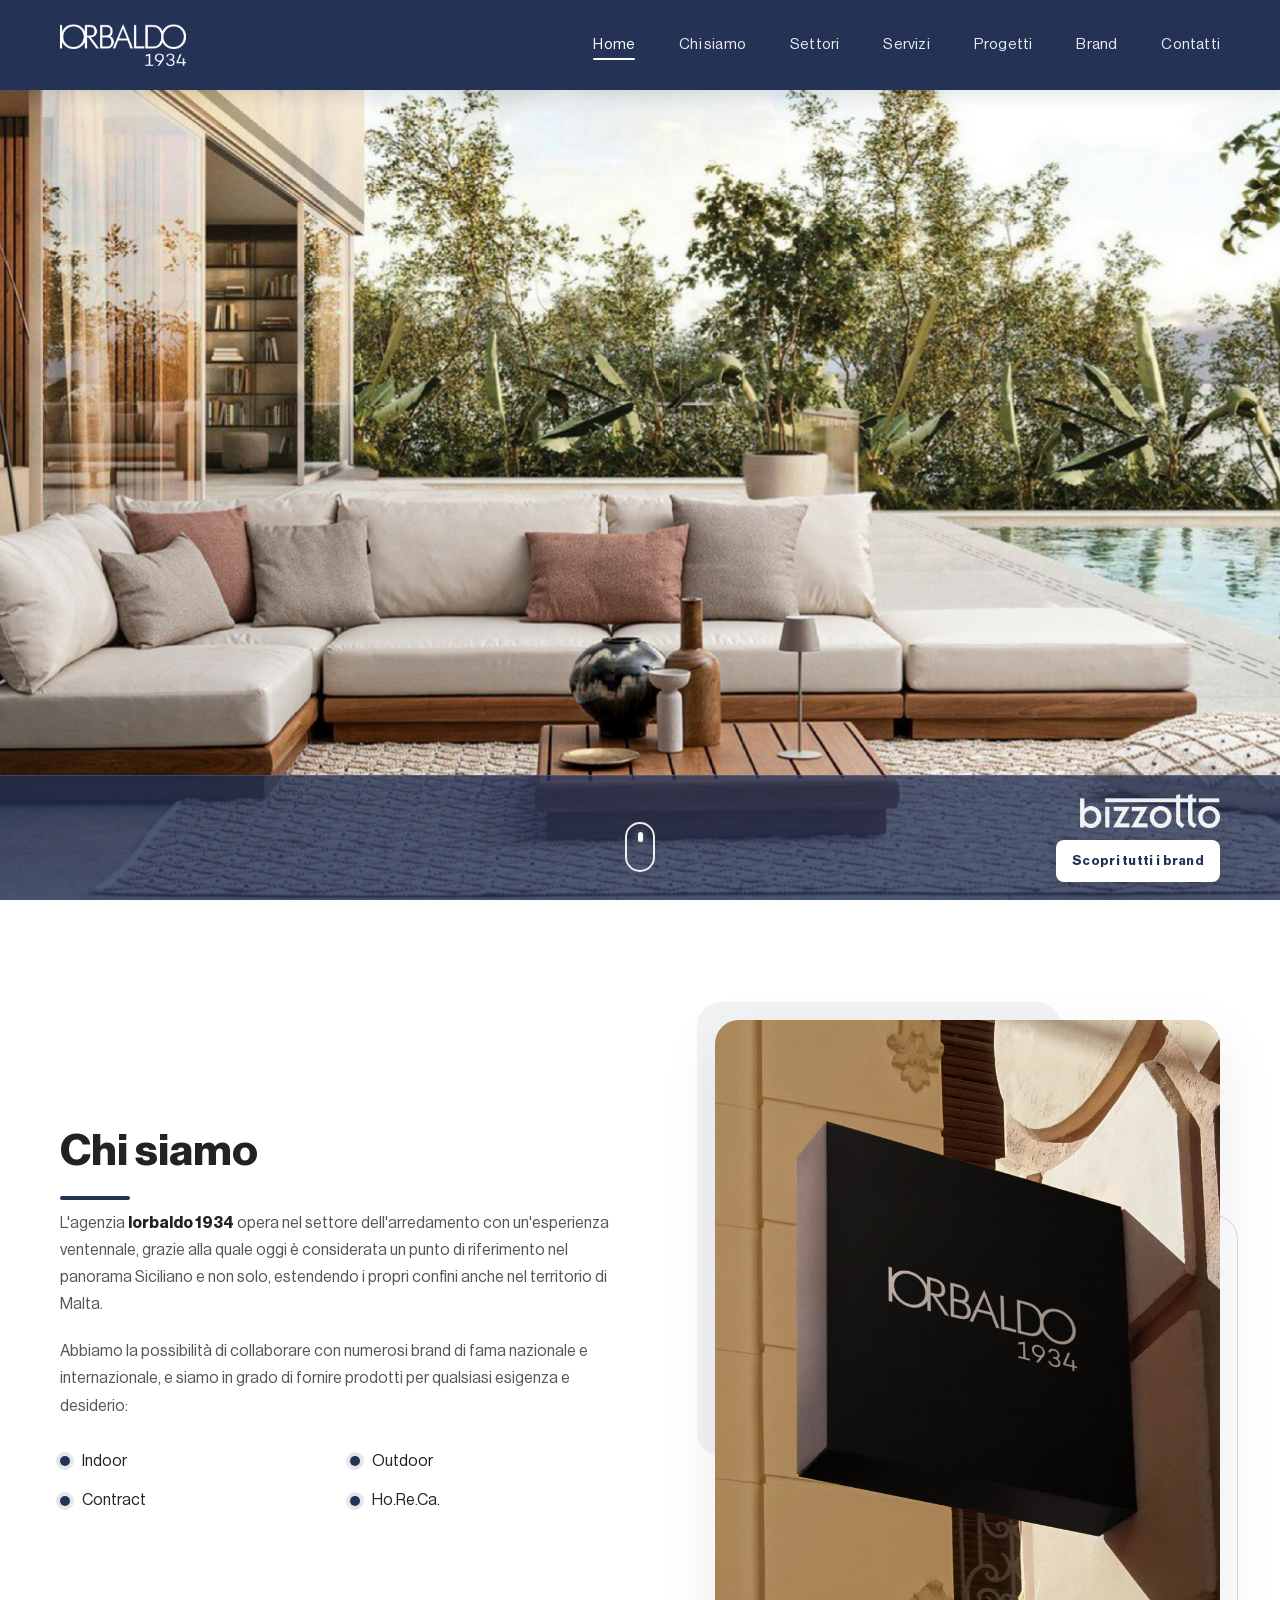
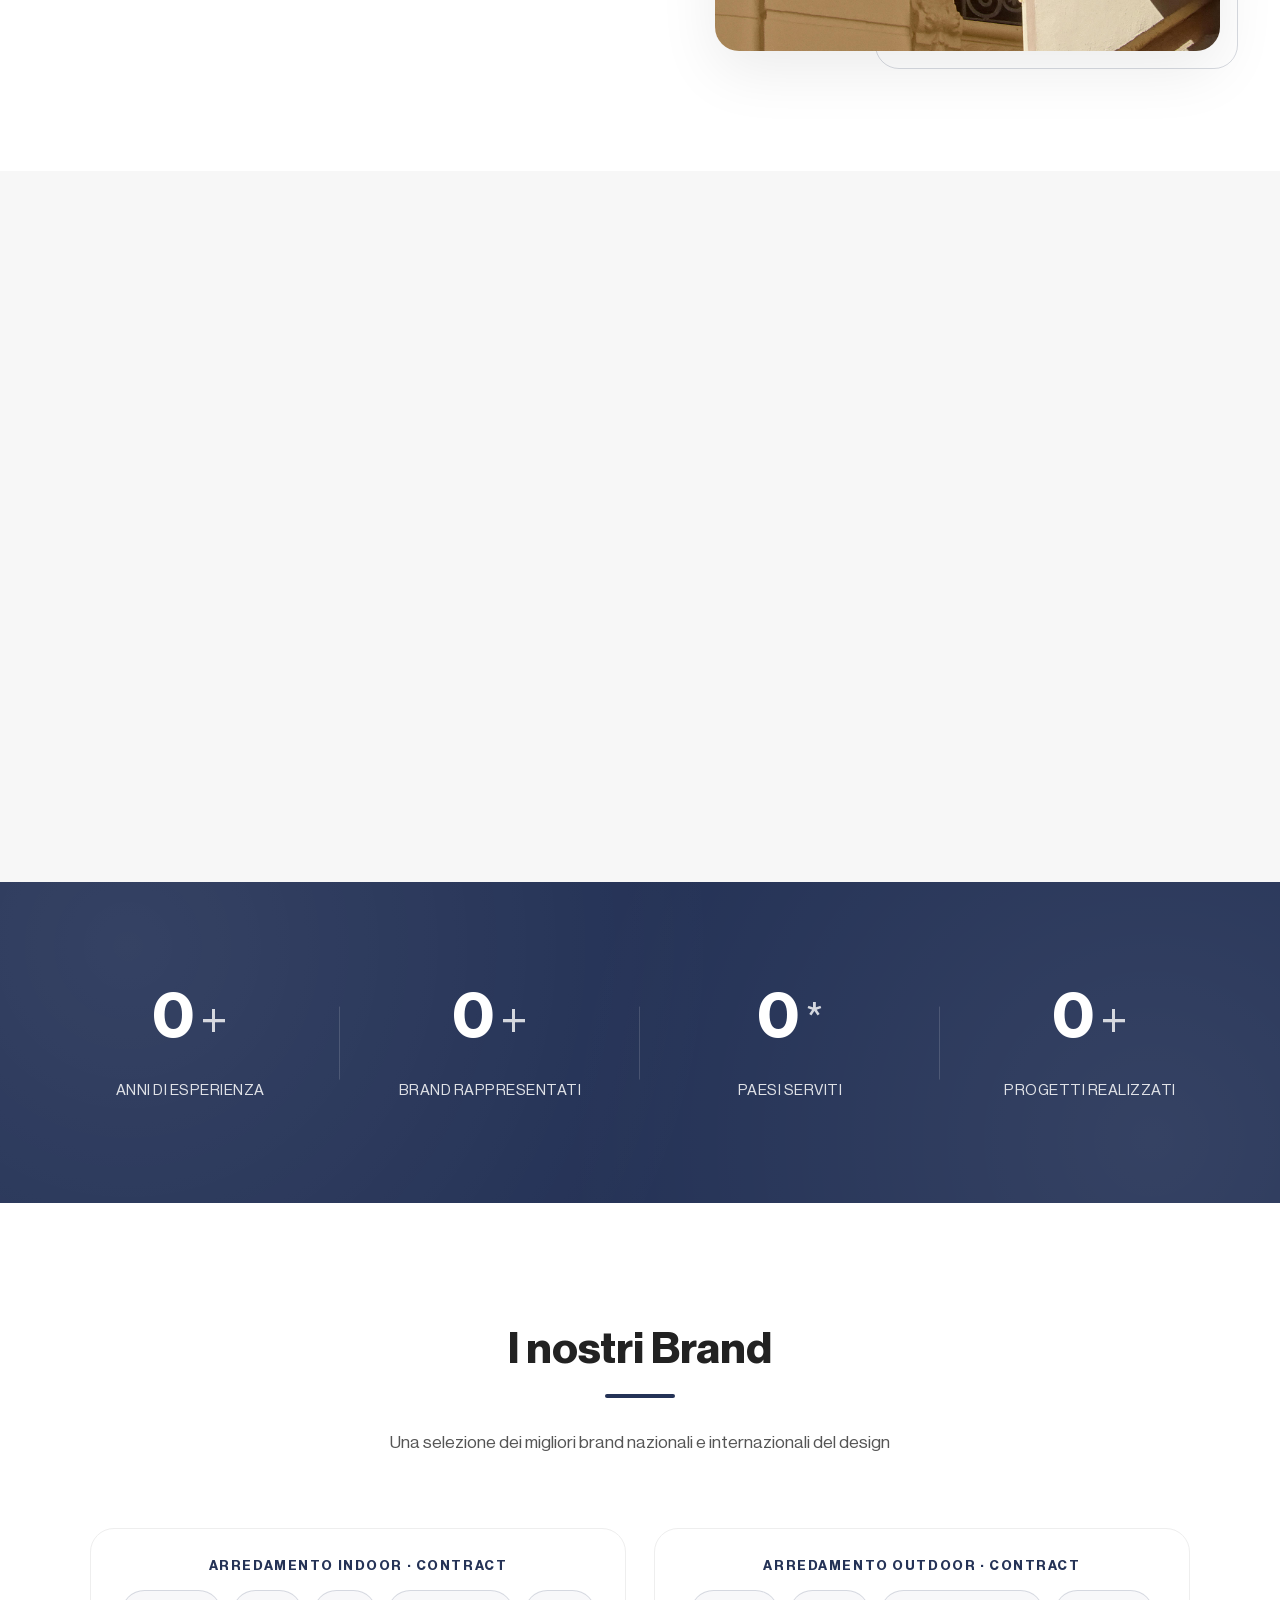
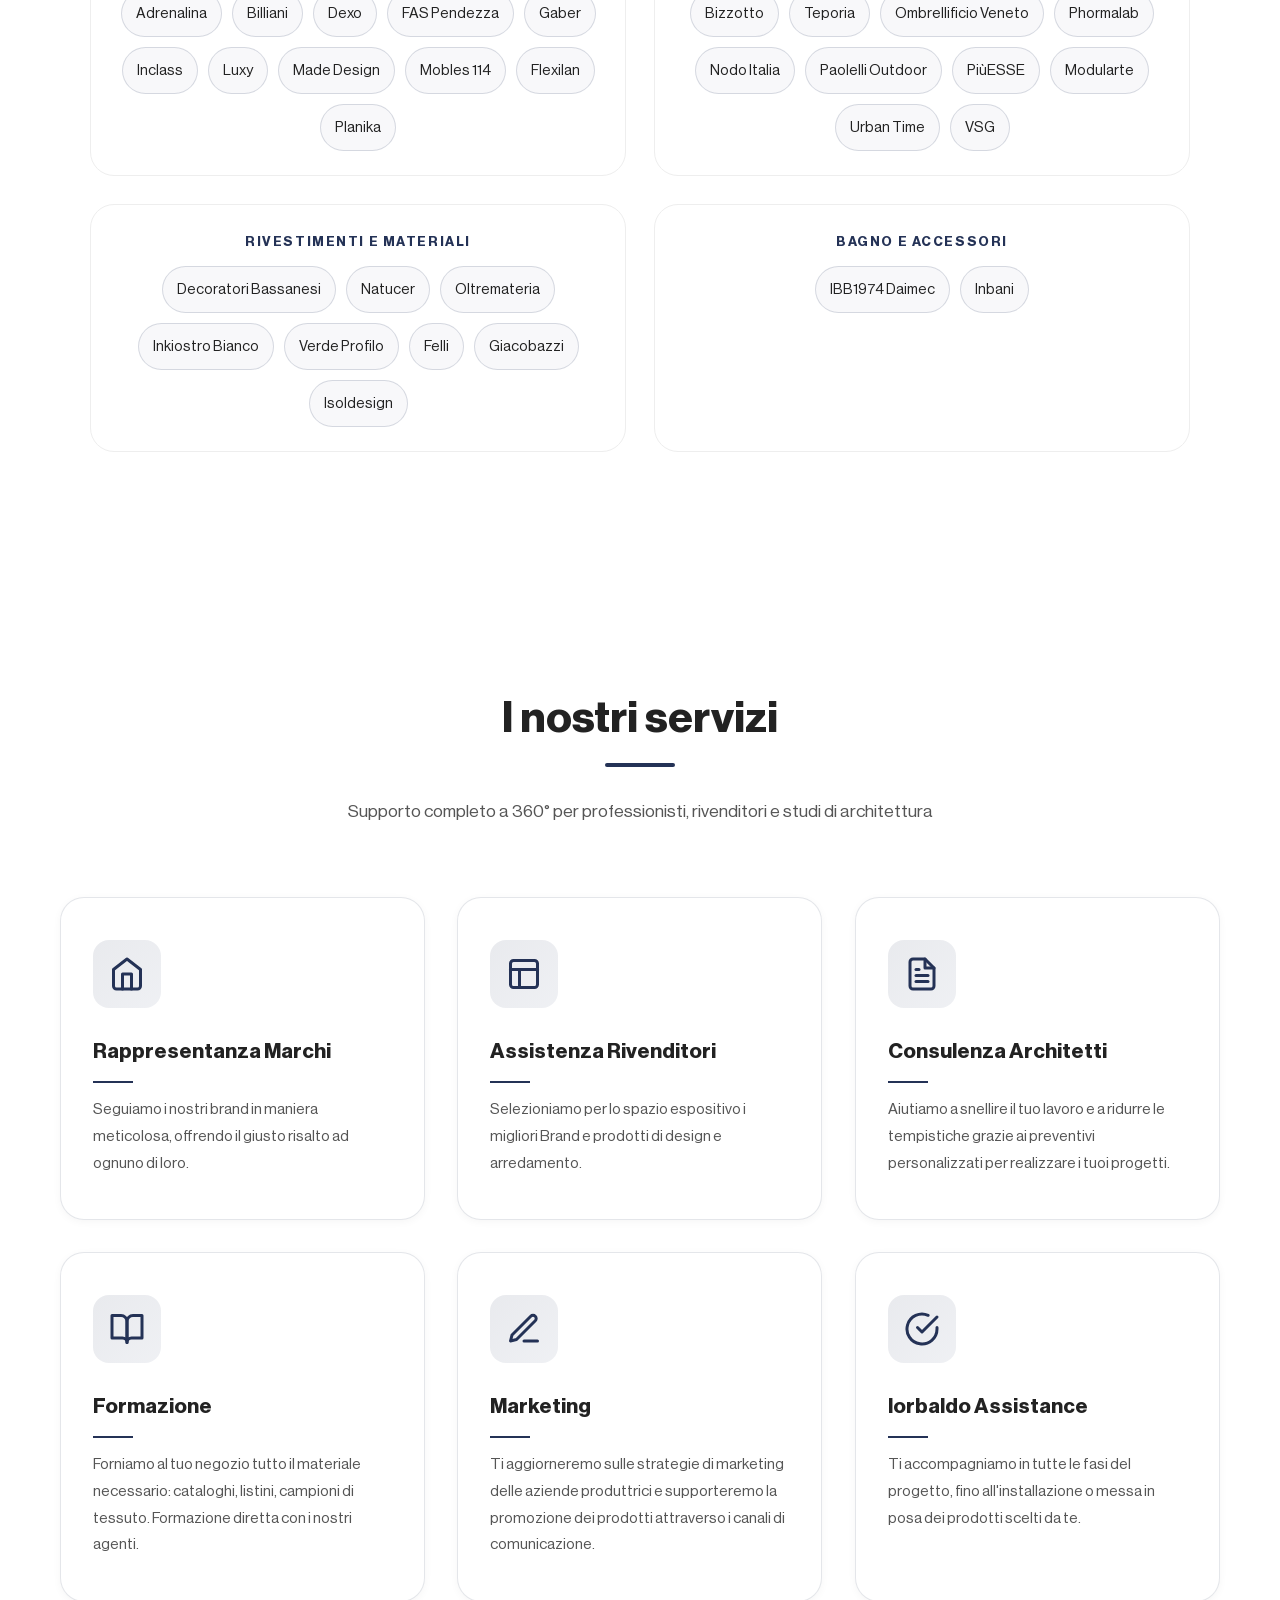
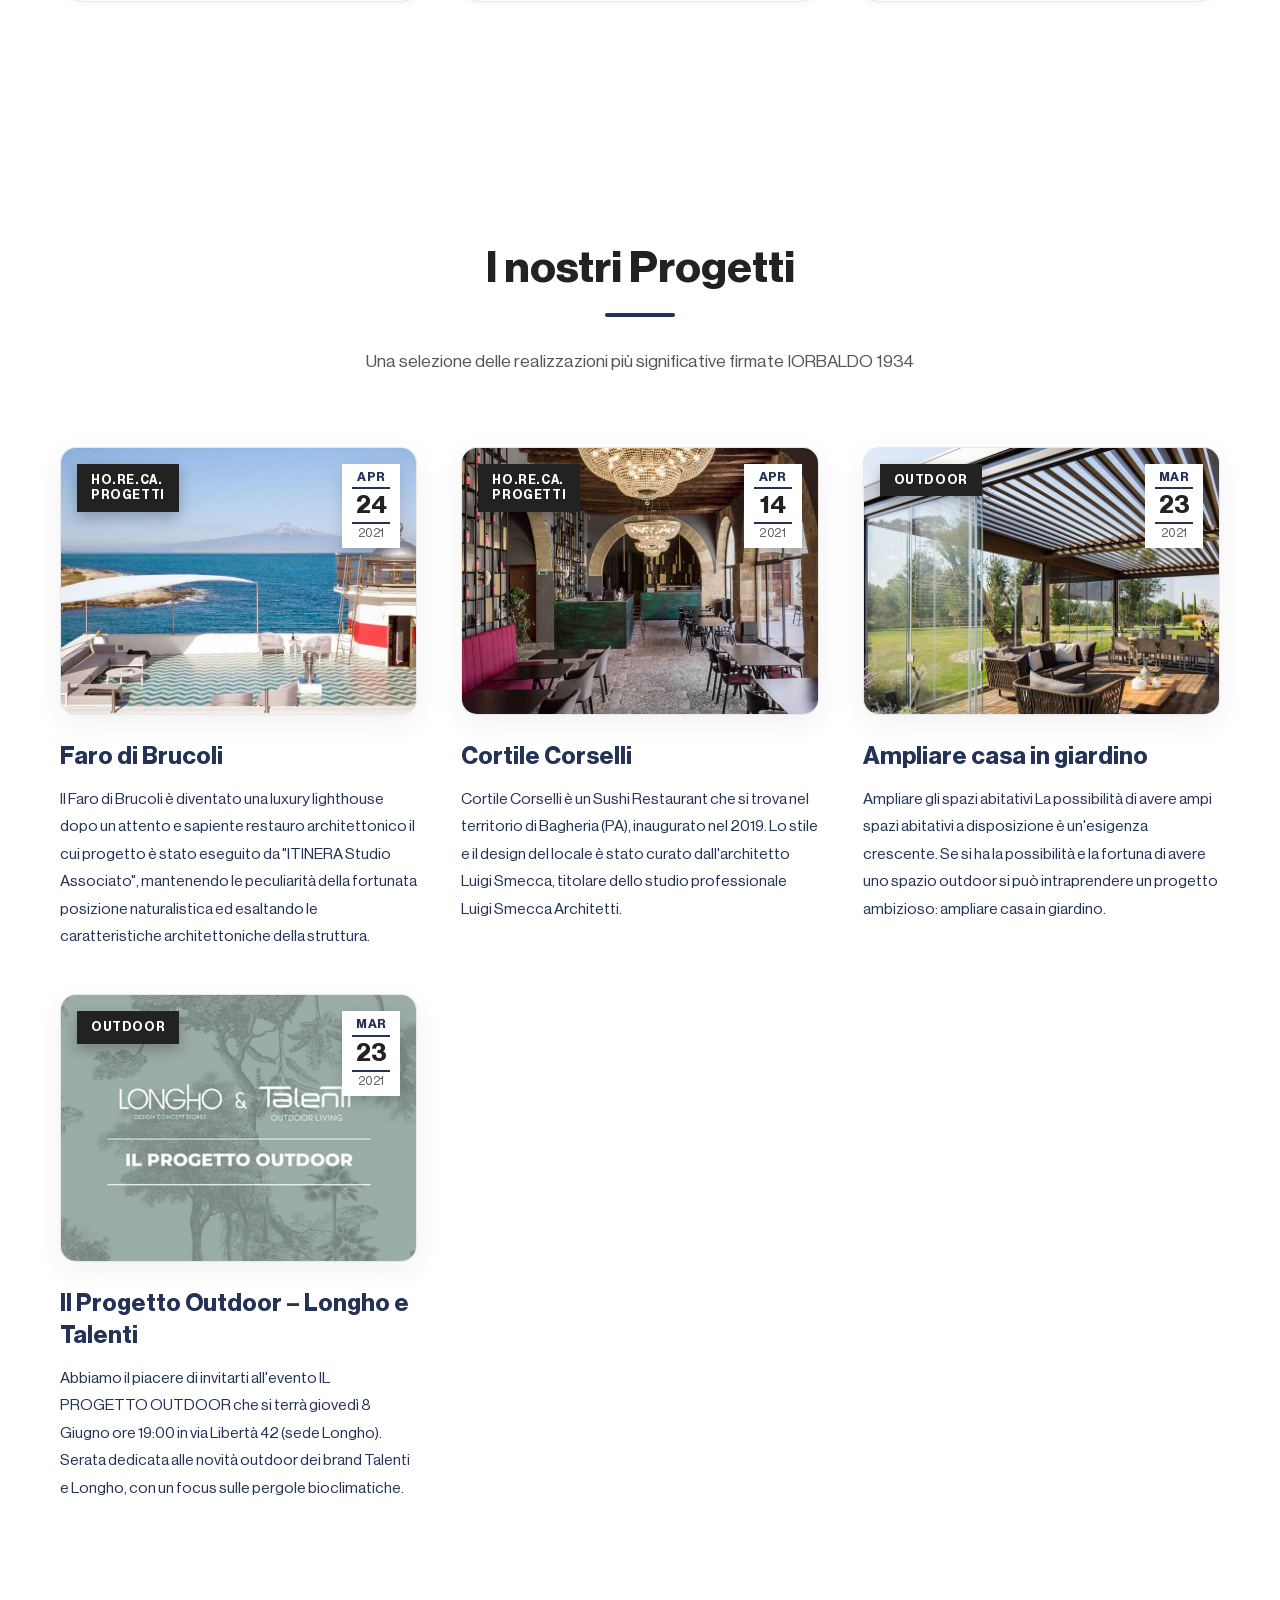
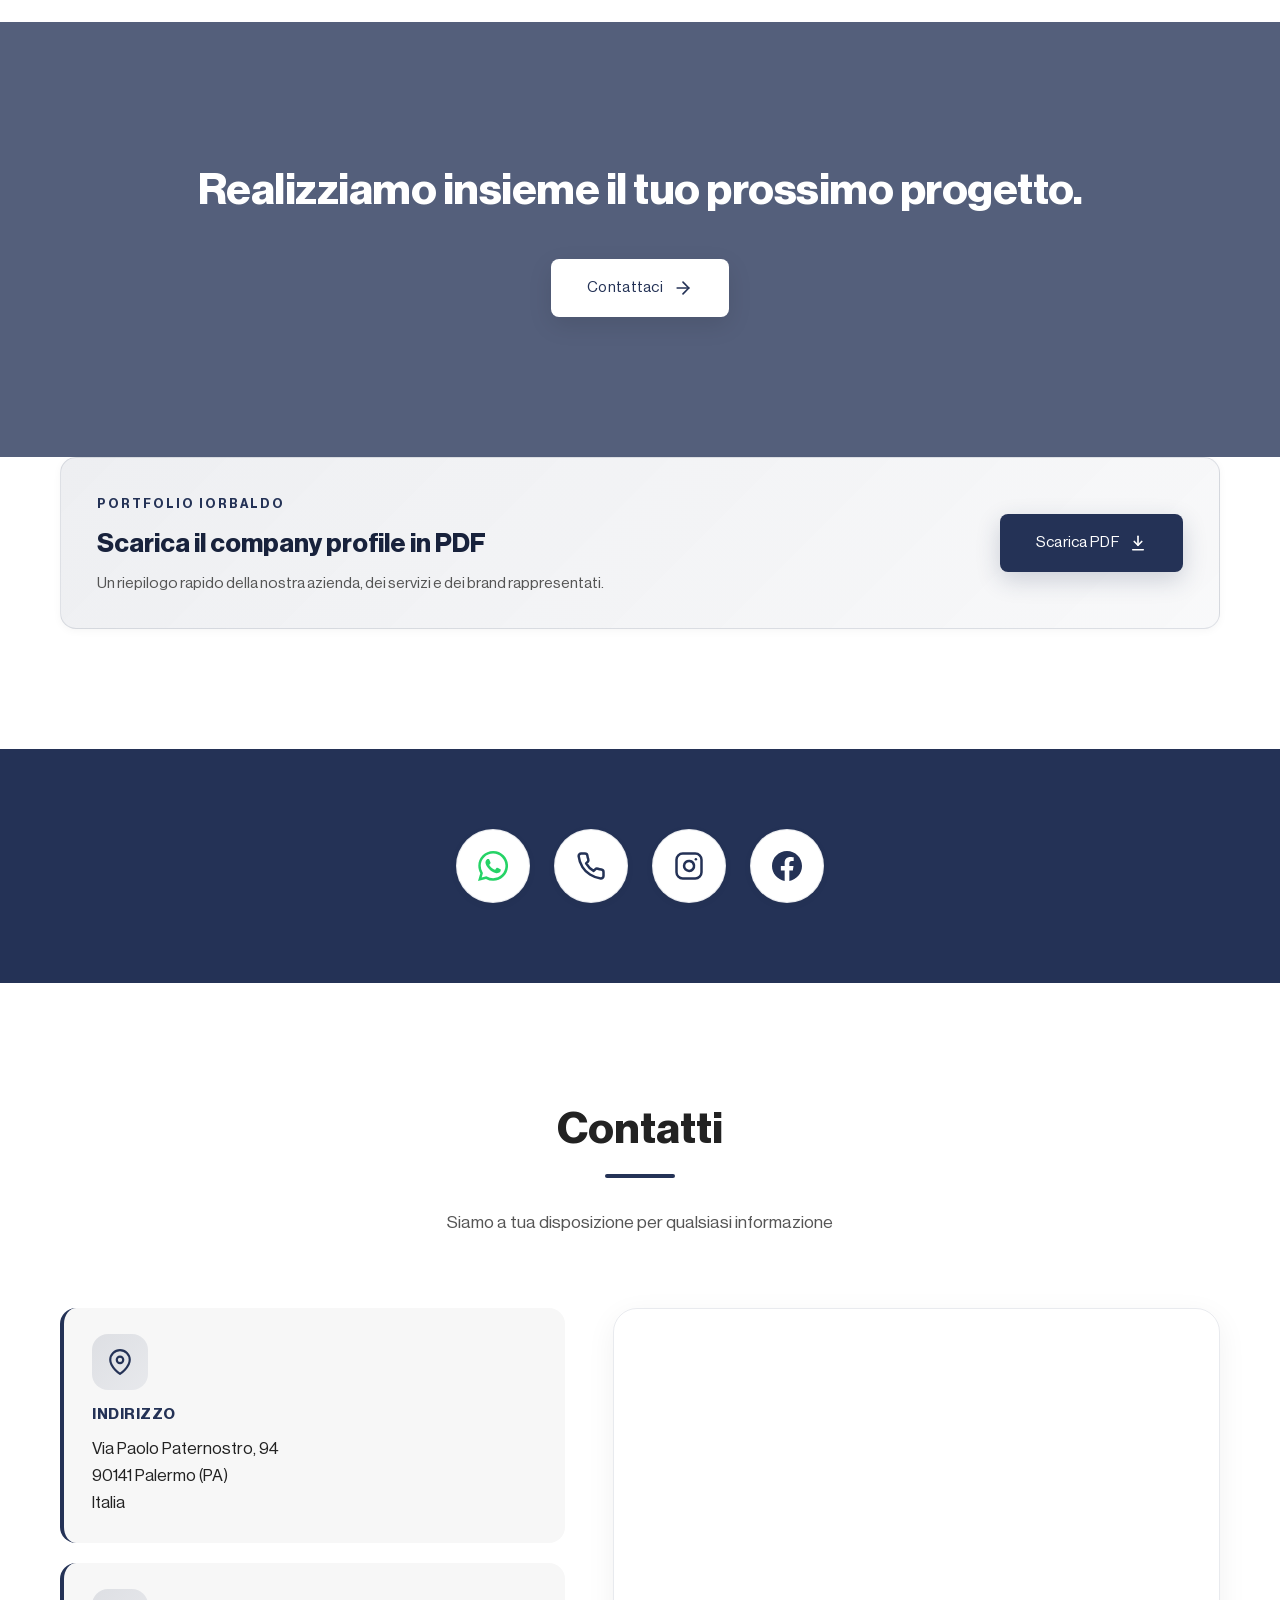
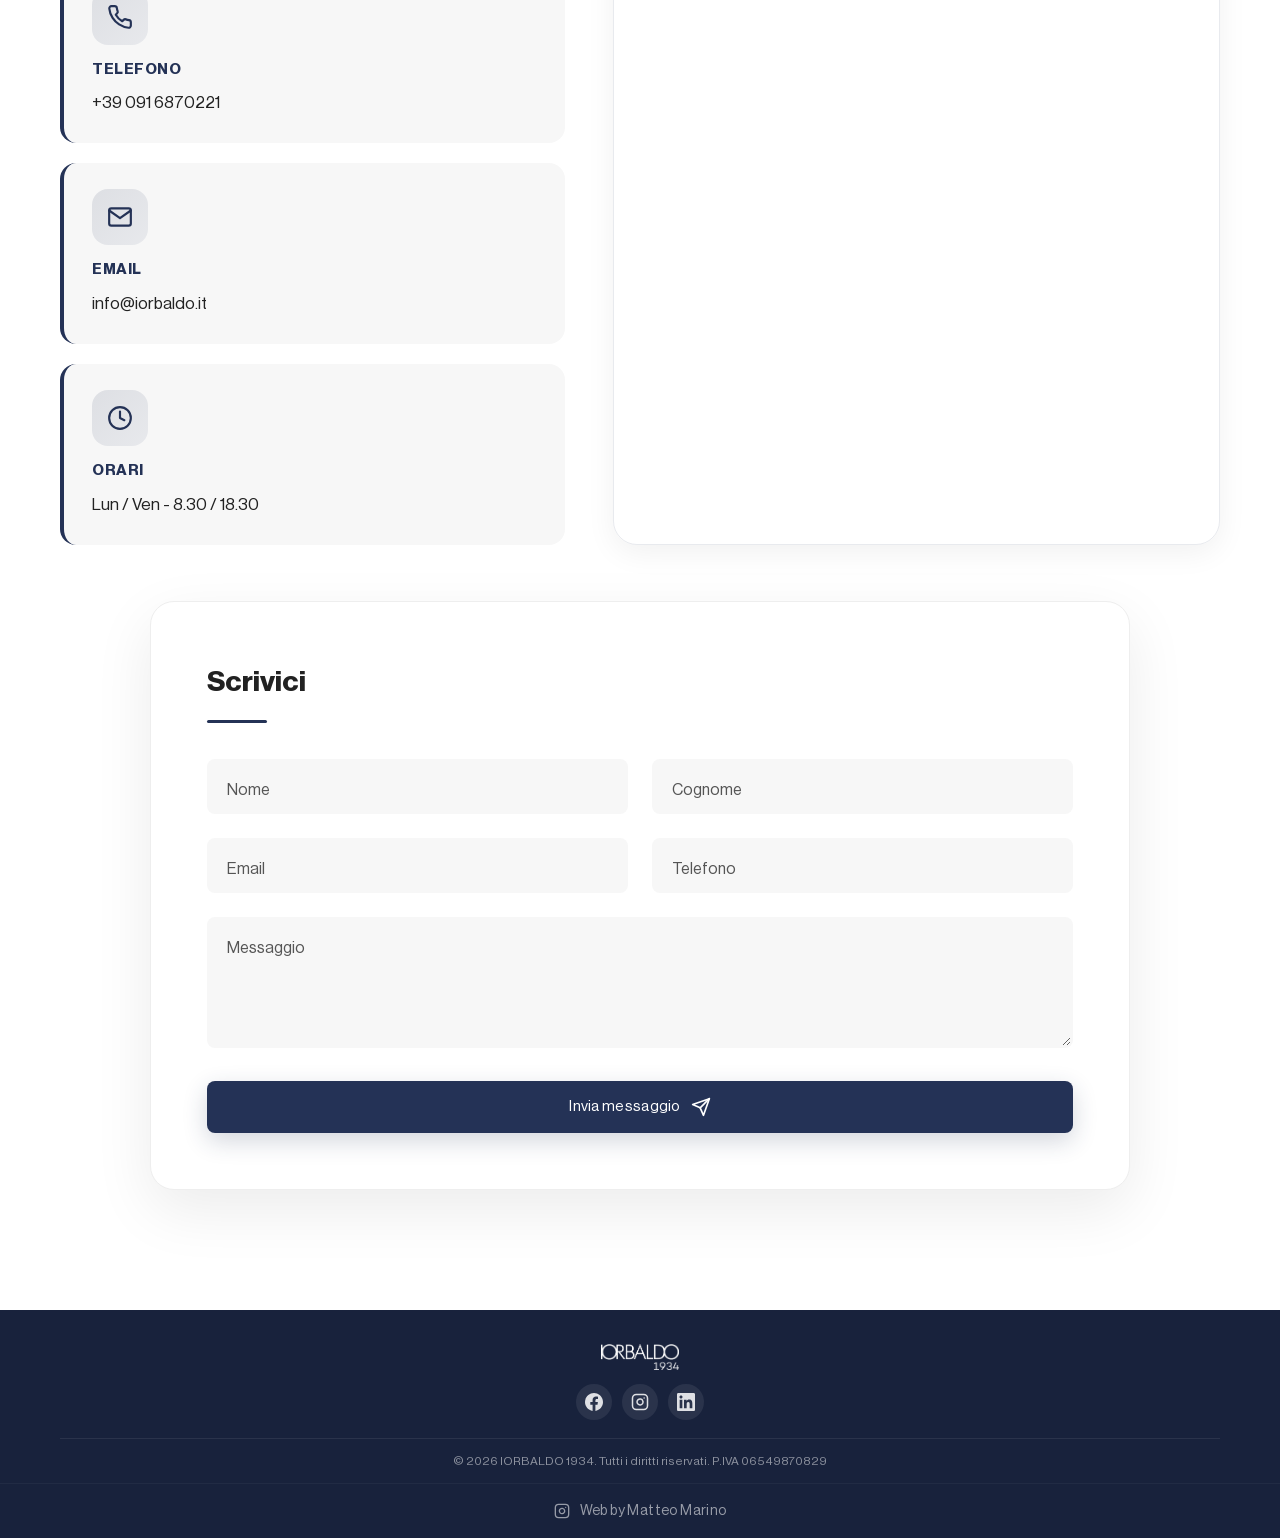
==== index.html @ 32dfa5d0 "1.1.4" ====
<!DOCTYPE html>
<html lang="it">
<head>
    <!-- SEO Meta Tags -->
    <meta charset="UTF-8">
    <meta name="viewport" content="width=device-width, initial-scale=1.0">
    <title>IORBALDO 1934 | Agenzia di Rappresentanza Arredamento - Sicilia e Malta</title>
    <meta name="description" content="IORBALDO 1934: Agenzia di rappresentanza nel settore dell'arredamento. Soluzioni Indoor, Outdoor, Contract e Ho.Re.Ca. Operiamo in Sicilia e Malta con oltre 100 brand premium.">
    <meta name="keywords" content="arredamento Sicilia, rappresentanza arredamento, indoor furniture, outdoor furniture, contract furniture, horeca furniture, Malta arredamento, Iorbaldo 1934, design italiano, arredamento premium">
    <meta name="author" content="IORBALDO 1934">
    <meta name="robots" content="index, follow">
    
    <!-- Open Graph -->
    <meta property="og:title" content="IORBALDO 1934 | Agenzia di Rappresentanza Arredamento">
    <meta property="og:description" content="Da oltre vent'anni affianchiamo aziende e professionisti offrendo soluzioni d'arredo Indoor, Outdoor, Contract e Ho.Re.Ca.">
    <meta property="og:type" content="website">
    <meta property="og:url" content="https://www.iorbaldo.it">
    <meta property="og:image" content="https://images.unsplash.com/photo-1618221195710-dd6b41faaea6?w=1200&h=630&fit=crop">
    
    <!-- Favicon -->
    <link rel="icon" type="image/png" href="favicon.png">
    <link rel="shortcut icon" href="favicon.ico">
    <link rel="apple-touch-icon" href="favicon.png">
    <meta name="theme-color" content="#243256">
    
    <!-- CSS -->
    <link rel="stylesheet" href="style.css">
</head>
<body>

    <!-- ========== HEADER / NAVBAR ========== -->
    <header id="header" class="header">
        <div class="container">
            <nav class="navbar">
                <!-- Logo -->
                <a href="#home" class="logo" aria-label="Iorbaldo home">
                    <img src="Logo IORBALDO Bianco.png" alt="IORBALDO" class="logo-image">
                </a>
                
                <!-- Desktop Menu -->
                <ul class="nav-menu" id="navMenu">
                    <li><a href="#home" class="nav-link">Home</a></li>
                    <li><a href="#about" class="nav-link">Chi siamo</a></li>
                    <li><a href="#sectors" class="nav-link">Settori</a></li>
                    <li><a href="#services" class="nav-link">Servizi</a></li>
                    <li><a href="#projects" class="nav-link">Progetti</a></li>
                    <li><a href="#brands" class="nav-link">Brand</a></li>
                    <li><a href="#contact" class="nav-link">Contatti</a></li>
                </ul>
                
                <!-- Hamburger Button -->
                <button class="hamburger" id="hamburger" aria-label="Menu" aria-expanded="false" aria-controls="navMenu">
                    <span></span>
                    <span></span>
                    <span></span>
                </button>
            </nav>
        </div>
    </header>
    <div class="mobile-menu-backdrop" id="mobileMenuBackdrop" aria-hidden="true"></div>

    <!-- ========== HERO SECTION ========== -->
    <section id="home" class="hero">
        <div class="hero-slider" aria-hidden="true">
            <div class="hero-slide active" data-desktop="fotohero/BIZZOTTO.png" data-mobile="fotohero/BIZZOTTO%20mobile.png"></div>
            <div class="hero-slide" data-desktop="fotohero/BILLIANI.png" data-mobile="fotohero/BILLIANI%20mobile.png"></div>
            <div class="hero-slide" data-desktop="fotohero/%20NODO%20ITALIA.png" data-mobile="fotohero/NODO%20ITALIA-mobile.png"></div>
            <div class="hero-slide" data-desktop="fotohero/INKIOSTRO%20BIANCO.png" data-mobile="fotohero/INKIOSTRO%20mobile.png"></div>
        </div>
        <div class="hero-overlay"></div>
        <div class="hero-brand-wrap" aria-label="Brand correlato">
            <div class="container">
                <div class="hero-brand-inner">
                    <div class="hero-brand active">
                        <img src="fotohero/bizzottologo.png" alt="Bizzotto" loading="eager">
                        <a href="#brands" class="btn btn-light hero-brand-btn">Scopri tutti i brand</a>
                    </div>
                    <div class="hero-brand">
                        <img src="fotohero/billianilogo.png" alt="Billiani" loading="eager">
                        <a href="#brands" class="btn btn-light hero-brand-btn">Scopri tutti i brand</a>
                    </div>
                    <div class="hero-brand">
                        <img src="fotohero/nodoitalialogo.png" alt="Nodo Italia" loading="eager">
                        <a href="#brands" class="btn btn-light hero-brand-btn">Scopri tutti i brand</a>
                    </div>
                    <div class="hero-brand">
                        <img src="fotohero/inchiostro.png" alt="Inkiostro Bianco" loading="eager">
                        <a href="#brands" class="btn btn-light hero-brand-btn">Scopri tutti i brand</a>
                    </div>
                </div>
            </div>
        </div>
        <!-- Scroll Indicator -->
        <a href="#about" class="scroll-down" aria-label="Scorri verso il basso">
            <span></span>
        </a>
    </section>

    <!-- ========== CHI SIAMO SECTION ========== -->
    <section id="about" class="about">
        <div class="container">
            <div class="about-grid">
                <div class="about-text reveal">
                    <h2 class="section-title">
                        Chi siamo
                        <span class="title-underline"></span>
                    </h2>
                    <p>
                        L'agenzia <strong>Iorbaldo 1934</strong> opera nel settore dell'arredamento con un'esperienza ventennale, grazie alla quale oggi è considerata un punto di riferimento nel panorama Siciliano e non solo, estendendo i propri confini anche nel territorio di Malta.
                    </p>
                    <p>
                        Abbiamo la possibilità di collaborare con numerosi brand di fama nazionale e internazionale, e siamo in grado di fornire prodotti per qualsiasi esigenza e desiderio:
                    </p>
                    <ul class="about-list">
                        <li><span class="list-dot"></span> Indoor</li>
                        <li><span class="list-dot"></span> Outdoor</li>
                        <li><span class="list-dot"></span> Contract</li>
                        <li><span class="list-dot"></span> Ho.Re.Ca.</li>
                    </ul>
                </div>
                <div class="about-image reveal">
                    <img src="chisiamo.png" alt="IORBALDO 1934">
                </div>
            </div>
        </div>
    </section>

    <!-- ========== SETTORI SECTION ========== -->
    <section id="sectors" class="sectors">
        <div class="container">
            <div class="section-header reveal">
                <h2 class="section-title">
                    I nostri settori
                    <span class="title-underline center"></span>
                </h2>
            </div>
            <div class="sectors-grid">
                <!-- Indoor -->
                <div class="sector-card reveal">
                    <div class="sector-icon" aria-hidden="true">
                        <svg viewBox="0 0 24 24" fill="none" stroke="currentColor" stroke-width="2" stroke-linecap="round" stroke-linejoin="round" aria-hidden="true">
                            <path d="M3 10.5L12 3l9 7.5"></path>
                            <path d="M5 9.5V21h14V9.5"></path>
                            <path d="M10 21v-6h4v6"></path>
                        </svg>
                    </div>
                    <h3 class="sector-title">Indoor</h3>
                    <p class="sector-desc">
                        Arredi per abitazioni, showroom e ambienti residenziali di alta gamma.
                    </p>
                </div>
                <!-- Outdoor -->
                <div class="sector-card reveal">
                    <div class="sector-icon" aria-hidden="true">
                        <svg viewBox="0 0 24 24" fill="none" stroke="currentColor" stroke-width="2" stroke-linecap="round" stroke-linejoin="round" aria-hidden="true">
                            <path d="M12 22c4.2 0 7.8-2.6 9-6.4"></path>
                            <path d="M12 22c-4.2 0-7.8-2.6-9-6.4"></path>
                            <path d="M12 22V9"></path>
                            <path d="M20 7c-4.2 0-7.5 2.2-8 6"></path>
                            <path d="M4 7c4.2 0 7.5 2.2 8 6"></path>
                            <path d="M12 9c0-4.2 3-7 8-7"></path>
                            <path d="M12 9c0-4.2-3-7-8-7"></path>
                        </svg>
                    </div>
                    <h3 class="sector-title">Outdoor</h3>
                    <p class="sector-desc">
                        Soluzioni per esterni resistenti, eleganti e adatte a spazi open air.
                    </p>
                </div>
                <!-- Contract -->
                <div class="sector-card reveal">
                    <div class="sector-icon" aria-hidden="true">
                        <svg viewBox="0 0 24 24" fill="none" stroke="currentColor" stroke-width="2" stroke-linecap="round" stroke-linejoin="round" aria-hidden="true">
                            <path d="M8 7V6a2 2 0 0 1 2-2h4a2 2 0 0 1 2 2v1"></path>
                            <path d="M3 7h18v12a2 2 0 0 1-2 2H5a2 2 0 0 1-2-2V7z"></path>
                            <path d="M12 12v2"></path>
                            <path d="M10 13h4"></path>
                        </svg>
                    </div>
                    <h3 class="sector-title">Contract</h3>
                    <p class="sector-desc">
                        Progetti dedicati ad aziende e grandi forniture personalizzate.
                    </p>
                </div>
                <!-- Ho.Re.Ca -->
                <div class="sector-card reveal">
                    <div class="sector-icon" aria-hidden="true">
                        <svg viewBox="0 0 24 24" fill="none" stroke="currentColor" stroke-width="2" stroke-linecap="round" stroke-linejoin="round" aria-hidden="true">
                            <path d="M4 3v7a3 3 0 0 0 3 3h0v8"></path>
                            <path d="M7 3v7"></path>
                            <path d="M10 3v7"></path>
                            <path d="M14 3v8a3 3 0 0 0 3 3h0v7"></path>
                            <path d="M20 3v8"></path>
                        </svg>
                    </div>
                    <h3 class="sector-title">Ho.Re.Ca.</h3>
                    <p class="sector-desc">
                        Arredamenti per hotel, ristoranti, bar e strutture ricettive.
                    </p>
                </div>
            </div>
        </div>
    </section>

    <!-- ========== NUMERI SECTION ========== -->
    <section class="numbers">
        <div class="container">
            <div class="numbers-grid">
                <div class="number-item reveal">
                    <div class="number-counter" data-target="20">0</div>
                    <span class="number-plus">+</span>
                    <p class="number-label">Anni di esperienza</p>
                </div>
                <div class="number-item reveal">
                    <div class="number-counter" data-target="100">0</div>
                    <span class="number-plus">+</span>
                    <p class="number-label">Brand rappresentati</p>
                </div>
                <div class="number-item reveal">
                    <div class="number-counter" data-target="2">0</div>
                    <span class="number-plus">*</span>
                    <p class="number-label">Paesi serviti</p>
                </div>
                <div class="number-item reveal">
                    <div class="number-counter" data-target="1000">0</div>
                    <span class="number-plus">+</span>
                    <p class="number-label">Progetti realizzati</p>
                </div>
            </div>
        </div>
    </section>

    <!-- ========== BRAND SECTION ========== -->
    <section id="brands" class="brands">
        <div class="container">
            <div class="section-header reveal">
                <h2 class="section-title">
                    I nostri Brand
                    <span class="title-underline center"></span>
                </h2>
                <p class="section-subtitle">
                    Una selezione dei migliori brand nazionali e internazionali del design
                </p>
            </div>
            <div class="brands-groups">
                <div class="brands-group reveal">
                    <h3 class="brands-group-title">Arredamento Indoor · Contract</h3>
                    <div class="brands-chips">
                        <span class="brand-chip">Adrenalina</span>
                        <span class="brand-chip">Billiani</span>
                        <span class="brand-chip">Dexo</span>
                        <span class="brand-chip">FAS Pendezza</span>
                        <span class="brand-chip">Gaber</span>
                        <span class="brand-chip">Inclass</span>
                        <span class="brand-chip">Luxy</span>
                        <span class="brand-chip">Made Design</span>
                        <span class="brand-chip">Mobles 114</span>
                        <span class="brand-chip">Flexilan</span>
                        <span class="brand-chip">Planika</span>
                    </div>
                </div>

                <div class="brands-group reveal">
                    <h3 class="brands-group-title">Arredamento Outdoor · Contract</h3>
                    <div class="brands-chips">
                        <span class="brand-chip">Bizzotto</span>
                        <span class="brand-chip">Teporia</span>
                        <span class="brand-chip">Ombrellificio Veneto</span>
                        <span class="brand-chip">Phormalab</span>
                        <span class="brand-chip">Nodo Italia</span>
                        <span class="brand-chip">Paolelli Outdoor</span>
                        <span class="brand-chip">PiùESSE</span>
                        <span class="brand-chip">Modularte</span>
                        <span class="brand-chip">Urban Time</span>
                        <span class="brand-chip">VSG</span>
                    </div>
                </div>

                <div class="brands-group reveal">
                    <h3 class="brands-group-title">Rivestimenti e Materiali</h3>
                    <div class="brands-chips">
                        <span class="brand-chip">Decoratori Bassanesi</span>
                        <span class="brand-chip">Natucer</span>
                        <span class="brand-chip">Oltremateria</span>
                        <span class="brand-chip">Inkiostro Bianco</span>
                        <span class="brand-chip">Verde Profilo</span>
                        <span class="brand-chip">Felli</span>
                        <span class="brand-chip">Giacobazzi</span>
                        <span class="brand-chip">Isoldesign</span>
                    </div>
                </div>

                <div class="brands-group reveal">
                    <h3 class="brands-group-title">Bagno e Accessori</h3>
                    <div class="brands-chips">
                        <span class="brand-chip">IBB1974 Daimec</span>
                        <span class="brand-chip">Inbani</span>
                    </div>
                </div>
            </div>
        </div>
    </section>

    <!-- ========== SERVIZI SECTION ========== -->
    <section id="services" class="services">
        <div class="container">
            <div class="section-header reveal">
                <h2 class="section-title">
                    I nostri servizi
                    <span class="title-underline center"></span>
                </h2>
                <p class="section-subtitle">
                    Supporto completo a 360° per professionisti, rivenditori e studi di architettura
                </p>
            </div>
            <div class="services-grid">
                <!-- Servizio 1 -->
                <div class="service-card reveal">
                    <div class="service-icon">
                        <svg width="36" height="36" viewBox="0 0 24 24" fill="none" stroke="currentColor" stroke-width="2" stroke-linecap="round" stroke-linejoin="round">
                            <path d="M3 9l9-7 9 7v11a2 2 0 0 1-2 2H5a2 2 0 0 1-2-2z"></path>
                            <polyline points="9 22 9 12 15 12 15 22"></polyline>
                        </svg>
                    </div>
                    <h3 class="service-title">Rappresentanza Marchi</h3>
                    <p class="service-desc">
                        Seguiamo i nostri brand in maniera meticolosa, offrendo il giusto risalto ad ognuno di loro.
                    </p>
                </div>
                <!-- Servizio 2 -->
                <div class="service-card reveal">
                    <div class="service-icon">
                        <svg width="36" height="36" viewBox="0 0 24 24" fill="none" stroke="currentColor" stroke-width="2" stroke-linecap="round" stroke-linejoin="round">
                            <rect x="3" y="3" width="18" height="18" rx="2" ry="2"></rect>
                            <line x1="3" y1="9" x2="21" y2="9"></line>
                            <line x1="9" y1="21" x2="9" y2="9"></line>
                        </svg>
                    </div>
                    <h3 class="service-title">Assistenza Rivenditori</h3>
                    <p class="service-desc">
                        Selezioniamo per lo spazio espositivo i migliori Brand e prodotti di design e arredamento.
                    </p>
                </div>
                <!-- Servizio 3 -->
                <div class="service-card reveal">
                    <div class="service-icon">
                        <svg width="36" height="36" viewBox="0 0 24 24" fill="none" stroke="currentColor" stroke-width="2" stroke-linecap="round" stroke-linejoin="round">
                            <path d="M14 2H6a2 2 0 0 0-2 2v16a2 2 0 0 0 2 2h12a2 2 0 0 0 2-2V8z"></path>
                            <polyline points="14 2 14 8 20 8"></polyline>
                            <line x1="16" y1="13" x2="8" y2="13"></line>
                            <line x1="16" y1="17" x2="8" y2="17"></line>
                            <polyline points="10 9 9 9 8 9"></polyline>
                        </svg>
                    </div>
                    <h3 class="service-title">Consulenza Architetti</h3>
                    <p class="service-desc">
                        Aiutiamo a snellire il tuo lavoro e a ridurre le tempistiche grazie ai preventivi personalizzati per realizzare i tuoi progetti.
                    </p>
                </div>
                <!-- Servizio 4 -->
                <div class="service-card reveal">
                    <div class="service-icon">
                        <svg width="36" height="36" viewBox="0 0 24 24" fill="none" stroke="currentColor" stroke-width="2" stroke-linecap="round" stroke-linejoin="round">
                            <path d="M2 3h6a4 4 0 0 1 4 4v14a3 3 0 0 0-3-3H2z"></path>
                            <path d="M22 3h-6a4 4 0 0 0-4 4v14a3 3 0 0 1 3-3h7z"></path>
                        </svg>
                    </div>
                    <h3 class="service-title">Formazione</h3>
                    <p class="service-desc">
                        Forniamo al tuo negozio tutto il materiale necessario: cataloghi, listini, campioni di tessuto. Formazione diretta con i nostri agenti.
                    </p>
                </div>
                <!-- Servizio 5 -->
                <div class="service-card reveal">
                    <div class="service-icon">
                        <svg width="36" height="36" viewBox="0 0 24 24" fill="none" stroke="currentColor" stroke-width="2" stroke-linecap="round" stroke-linejoin="round">
                            <path d="M12 20h9"></path>
                            <path d="M16.5 3.5a2.121 2.121 0 0 1 3 3L7 19l-4 1 1-4L16.5 3.5z"></path>
                        </svg>
                    </div>
                    <h3 class="service-title">Marketing</h3>
                    <p class="service-desc">
                        Ti aggiorneremo sulle strategie di marketing delle aziende produttrici e supporteremo la promozione dei prodotti attraverso i canali di comunicazione.
                    </p>
                </div>
                <!-- Servizio 6 -->
                <div class="service-card reveal">
                    <div class="service-icon">
                        <svg width="36" height="36" viewBox="0 0 24 24" fill="none" stroke="currentColor" stroke-width="2" stroke-linecap="round" stroke-linejoin="round">
                            <path d="M22 11.08V12a10 10 0 1 1-5.93-9.14"></path>
                            <polyline points="22 4 12 14.01 9 11.01"></polyline>
                        </svg>
                    </div>
                    <h3 class="service-title">Iorbaldo Assistance</h3>
                    <p class="service-desc">
                        Ti accompagniamo in tutte le fasi del progetto, fino all'installazione o messa in posa dei prodotti scelti da te.
                    </p>
                </div>
            </div>
        </div>
    </section>

    <!-- ========== PROGETTI SECTION ========== -->
    <section id="projects" class="projects">
        <div class="container">
            <div class="section-header reveal">
                <h2 class="section-title">
                    I nostri Progetti
                    <span class="title-underline center"></span>
                </h2>
                <p class="section-subtitle">
                    Una selezione delle realizzazioni più significative firmate IORBALDO 1934
                </p>
            </div>

            <div class="projects-grid">
                <!-- Progetto 1 -->
                <article class="project-card reveal">
                    <div class="project-image">
                        <img src="progetti/FaroDiBrucoli/FarodiBrucoli_3-1024x512.jpg" alt="Faro di Brucoli - Ho.Re.Ca. Progetti" loading="lazy">
                        <span class="project-cat">Ho.Re.Ca.<br><strong>Progetti</strong></span>
                        <span class="project-date">
                            <span class="project-date-month">Apr</span>
                            <span class="project-date-day">24</span>
                            <span class="project-date-year">2021</span>
                        </span>
                        <a href="#" class="project-overlay-link" aria-label="Apri progetto"></a>
                    </div>
                    <div class="project-body">
                        <h3 class="project-title">Faro di Brucoli</h3>
                        <p class="project-desc">
                            Il Faro di Brucoli è diventato una luxury lighthouse dopo un attento e sapiente restauro architettonico il cui progetto è stato eseguito da "ITINERA Studio Associato", mantenendo le peculiarità della fortunata posizione naturalistica ed esaltando le caratteristiche architettoniche della struttura.
                        </p>
                    </div>
                </article>

                <!-- Progetto 2 -->
                <article class="project-card reveal">
                    <div class="project-image">
                        <img src="progetti/CortileCorselli/cortilecorselli.jpg" alt="Cortile Corselli - Sushi Restaurant" loading="lazy">
                        <span class="project-cat">Ho.Re.Ca.<br><strong>Progetti</strong></span>
                        <span class="project-date">
                            <span class="project-date-month">Apr</span>
                            <span class="project-date-day">14</span>
                            <span class="project-date-year">2021</span>
                        </span>
                        <a href="#" class="project-overlay-link" aria-label="Apri progetto"></a>
                    </div>
                    <div class="project-body">
                        <h3 class="project-title">Cortile Corselli</h3>
                        <p class="project-desc">
                            Cortile Corselli è un Sushi Restaurant che si trova nel territorio di Bagheria (PA), inaugurato nel 2019. Lo stile e il design del locale è stato curato dall'architetto Luigi Smecca, titolare dello studio professionale Luigi Smecca Architetti.
                        </p>
                    </div>
                </article>

                <!-- Progetto 3 -->
                <article class="project-card reveal">
                    <div class="project-image">
                        <img src="progetti/casagiardino/pergola-bioclimatica-gallery-1-1-1088x544.jpg" alt="Ampliare casa in giardino - Outdoor" loading="lazy">
                        <span class="project-cat">Outdoor</span>
                        <span class="project-date">
                            <span class="project-date-month">Mar</span>
                            <span class="project-date-day">23</span>
                            <span class="project-date-year">2021</span>
                        </span>
                        <a href="#" class="project-overlay-link" aria-label="Apri progetto"></a>
                    </div>
                    <div class="project-body">
                        <h3 class="project-title">Ampliare casa in giardino</h3>
                        <p class="project-desc">
                            Ampliare gli spazi abitativi La possibilità di avere ampi spazi abitativi a disposizione è un'esigenza crescente. Se si ha la possibilità e la fortuna di avere uno spazio outdoor si può intraprendere un progetto ambizioso: ampliare casa in giardino.
                        </p>
                    </div>
                </article>

                <!-- Progetto 4 -->
                <article class="project-card reveal">
                    <div class="project-image">
                        <img src="progetti/progetto-outdoor/longho-1536x692.png" alt="Longho e Talenti - Progetto Outdoor Evento" loading="lazy">
                        <span class="project-cat">Outdoor</span>
                        <span class="project-date">
                            <span class="project-date-month">Mar</span>
                            <span class="project-date-day">23</span>
                            <span class="project-date-year">2021</span>
                        </span>
                        <a href="#" class="project-overlay-link" aria-label="Apri progetto"></a>
                    </div>
                    <div class="project-body">
                        <h3 class="project-title">Il Progetto Outdoor – Longho e Talenti</h3>
                        <p class="project-desc">
                            Abbiamo il piacere di invitarti all'evento IL PROGETTO OUTDOOR che si terrà giovedì 8 Giugno ore 19:00 in via Libertà 42 (sede Longho). Serata dedicata alle novità outdoor dei brand Talenti e Longho, con un focus sulle pergole bioclimatiche.
                        </p>
                    </div>
                </article>

            </div>
        </div>
    </section>

    <!-- ========== CALL TO ACTION ========== -->
    <section class="cta-section">
        <div class="cta-overlay"></div>
        <div class="container">
            <div class="cta-content reveal">
                <h2 class="cta-title">Realizziamo insieme il tuo prossimo progetto.</h2>
                <a href="#contact" class="btn btn-light">
                    Contattaci
                    <svg width="20" height="20" viewBox="0 0 24 24" fill="none" stroke="currentColor" stroke-width="2" stroke-linecap="round" stroke-linejoin="round">
                        <line x1="5" y1="12" x2="19" y2="12"></line>
                        <polyline points="12 5 19 12 12 19"></polyline>
                    </svg>
                </a>
            </div>
        </div>
    </section>

    <!-- ========== PORTFOLIO DOWNLOAD SECTION ========== -->
    <section class="portfolio-download">
        <div class="container">
            <div class="portfolio-download-card reveal">
                <div class="portfolio-download-content">
                    <span class="portfolio-download-eyebrow">Portfolio Iorbaldo</span>
                    <h3 class="portfolio-download-title">Scarica il company profile in PDF</h3>
                    <p class="portfolio-download-text">
                        Un riepilogo rapido della nostra azienda, dei servizi e dei brand rappresentati.
                    </p>
                </div>
                <a href="IORBALDO COMPANY PROFILE 2026.pdf" class="btn btn-primary portfolio-download-btn" download>
                    Scarica PDF
                    <svg width="18" height="18" viewBox="0 0 24 24" fill="none" stroke="currentColor" stroke-width="2.2" stroke-linecap="round" stroke-linejoin="round" aria-hidden="true">
                        <path d="M12 3v12"></path>
                        <path d="M7 10l5 5 5-5"></path>
                        <path d="M5 21h14"></path>
                    </svg>
                </a>
            </div>
        </div>
    </section>

    <!-- ========== SOCIAL BAR SECTION ========== -->
    <section class="social-bar">
        <div class="container">
            <div class="social-bar-inner reveal">
                <a href="https://wa.me/390916870221" class="social-bar-link whatsapp" aria-label="WhatsApp Iorbaldo">
                    <svg viewBox="0 0 24 24" fill="currentColor" aria-hidden="true">
                        <path d="M20.52 3.48A11.8 11.8 0 0 0 12.13 0C5.57 0 .24 5.33.24 11.89c0 2.1.55 4.15 1.6 5.95L0 24l6.35-1.66a11.88 11.88 0 0 0 5.78 1.48h.01c6.56 0 11.89-5.33 11.89-11.89 0-3.18-1.24-6.17-3.51-8.45Zm-8.39 18.32h-.01a9.9 9.9 0 0 1-5.05-1.39l-.36-.21-3.77.99 1.01-3.67-.24-.37a9.84 9.84 0 0 1-1.52-5.27c0-5.45 4.44-9.89 9.9-9.89 2.64 0 5.11 1.03 6.98 2.91a9.8 9.8 0 0 1 2.9 6.98c0 5.46-4.44 9.9-9.89 9.9Zm5.43-7.42c-.3-.15-1.78-.88-2.06-.98-.28-.1-.48-.15-.68.15-.2.3-.78.98-.96 1.18-.17.2-.35.23-.65.08-.3-.15-1.25-.46-2.39-1.47-.88-.78-1.48-1.74-1.65-2.04-.17-.3-.02-.46.13-.61.14-.14.3-.35.45-.53.15-.17.2-.3.3-.5.1-.2.05-.38-.03-.53-.07-.15-.68-1.63-.94-2.23-.25-.6-.5-.51-.68-.52h-.58c-.2 0-.53.08-.8.38-.28.3-1.06 1.03-1.06 2.5s1.09 2.9 1.24 3.1c.15.2 2.13 3.25 5.15 4.56.72.31 1.28.5 1.72.64.72.23 1.37.2 1.88.12.57-.08 1.78-.73 2.03-1.44.25-.7.25-1.3.18-1.43-.08-.13-.28-.2-.58-.35Z"/>
                    </svg>
                    <span class="social-bar-tooltip">WhatsApp</span>
                </a>
                <a href="tel:+390916870221" class="social-bar-link phone" aria-label="Chiama Iorbaldo">
                    <svg viewBox="0 0 24 24" fill="none" stroke="currentColor" stroke-width="2" stroke-linecap="round" stroke-linejoin="round" aria-hidden="true">
                        <path d="M22 16.92v3a2 2 0 0 1-2.18 2 19.79 19.79 0 0 1-8.63-3.07 19.5 19.5 0 0 1-6-6 19.79 19.79 0 0 1-3.07-8.67A2 2 0 0 1 4.11 2h3a2 2 0 0 1 2 1.72 12.84 12.84 0 0 0 .7 2.81 2 2 0 0 1-.45 2.11L8.09 9.91a16 16 0 0 0 6 6l1.27-1.27a2 2 0 0 1 2.11-.45 12.84 12.84 0 0 0 2.81.7A2 2 0 0 1 22 16.92z"/>
                    </svg>
                    <span class="social-bar-tooltip">+39 091 687 0221</span>
                </a>
                <a href="#" class="social-bar-link instagram" aria-label="Profilo Instagram">
                    <svg viewBox="0 0 24 24" fill="none" stroke="currentColor" stroke-width="2" stroke-linecap="round" stroke-linejoin="round" aria-hidden="true">
                        <rect x="2" y="2" width="20" height="20" rx="5" ry="5"/>
                        <path d="M16 11.37A4 4 0 1 1 12.63 8 4 4 0 0 1 16 11.37z"/>
                        <line x1="17.5" y1="6.5" x2="17.51" y2="6.5"/>
                    </svg>
                    <span class="social-bar-tooltip">Instagram</span>
                </a>
                <a href="#" class="social-bar-link facebook" aria-label="Pagina Facebook">
                    <svg viewBox="0 0 24 24" fill="currentColor" aria-hidden="true">
                        <path d="M24 12.073c0-6.627-5.373-12-12-12s-12 5.373-12 12c0 5.99 4.388 10.954 10.125 11.854v-8.385H7.078v-3.47h3.047V9.43c0-3.007 1.792-4.669 4.533-4.669 1.312 0 2.686.235 2.686.235v2.953H15.83c-1.491 0-1.956.925-1.956 1.874v2.25h3.328l-.532 3.47h-2.796v8.385C19.612 23.027 24 18.062 24 12.073z"/>
                    </svg>
                    <span class="social-bar-tooltip">Facebook</span>
                </a>
            </div>
        </div>
    </section>

    <!-- ========== CONTACTS SECTION ========== -->
    <section id="contact" class="contact">
        <div class="container">
            <div class="section-header reveal">
                <h2 class="section-title">
                    Contatti
                    <span class="title-underline center"></span>
                </h2>
                <p class="section-subtitle">
                    Siamo a tua disposizione per qualsiasi informazione
                </p>
            </div>

            <!-- Riga superiore: Info + Mappa -->
            <div class="contact-top">
                <div class="contact-info reveal">
                    <div class="contact-card">
                        <div class="contact-icon" aria-hidden="true">
                            <svg viewBox="0 0 24 24" fill="none" stroke="currentColor" stroke-width="2" stroke-linecap="round" stroke-linejoin="round" aria-hidden="true">
                                <path d="M21 10c0 7-9 13-9 13S3 17 3 10a9 9 0 0 1 18 0z"></path>
                                <circle cx="12" cy="10" r="3"></circle>
                            </svg>
                        </div>
                        <h4>Indirizzo</h4>
                        <p>Via Paolo Paternostro, 94<br>90141 Palermo (PA)<br>Italia</p>
                    </div>
                    <div class="contact-card">
                        <div class="contact-icon" aria-hidden="true">
                            <svg viewBox="0 0 24 24" fill="none" stroke="currentColor" stroke-width="2" stroke-linecap="round" stroke-linejoin="round" aria-hidden="true">
                                <path d="M22 16.92v3a2 2 0 0 1-2.18 2 19.79 19.79 0 0 1-8.63-3.07 19.5 19.5 0 0 1-6-6 19.79 19.79 0 0 1-3.07-8.67A2 2 0 0 1 4.11 2h3a2 2 0 0 1 2 1.72 12.84 12.84 0 0 0 .7 2.81 2 2 0 0 1-.45 2.11L8.09 9.91a16 16 0 0 0 6 6l1.27-1.27a2 2 0 0 1 2.11-.45 12.84 12.84 0 0 0 2.81.7A2 2 0 0 1 22 16.92z"></path>
                            </svg>
                        </div>
                        <h4>Telefono</h4>
                        <p><a href="tel:+390916870221">+39 091 6870221</a></p>
                    </div>
                    <div class="contact-card">
                        <div class="contact-icon" aria-hidden="true">
                            <svg viewBox="0 0 24 24" fill="none" stroke="currentColor" stroke-width="2" stroke-linecap="round" stroke-linejoin="round" aria-hidden="true">
                                <path d="M4 4h16c1.1 0 2 .9 2 2v12c0 1.1-.9 2-2 2H4c-1.1 0-2-.9-2-2V6c0-1.1.9-2 2-2z"></path>
                                <polyline points="22 6 12 13 2 6"></polyline>
                            </svg>
                        </div>
                        <h4>Email</h4>
                        <p><a href="mailto:info@iorbaldo.it">info@iorbaldo.it</a></p>
                    </div>
                    <div class="contact-card">
                        <div class="contact-icon" aria-hidden="true">
                            <svg viewBox="0 0 24 24" fill="none" stroke="currentColor" stroke-width="2" stroke-linecap="round" stroke-linejoin="round" aria-hidden="true">
                                <circle cx="12" cy="12" r="10"></circle>
                                <polyline points="12 6 12 12 16 14"></polyline>
                            </svg>
                        </div>
                        <h4>Orari</h4>
                        <p>Lun / Ven - 8.30 / 18.30</p>
                    </div>
                </div>
                <div class="contact-map reveal">
                    <div class="map-wrapper">
                        <iframe
                            src="https://www.google.com/maps?q=Via%20Paolo%20Paternostro%2094%2C%20Palermo&output=embed"
                            width="100%"
                            height="100%"
                            style="border:0;"
                            allowfullscreen=""
                            loading="lazy"
                            referrerpolicy="no-referrer-when-downgrade"
                            title="Mappa Iorbaldo 1934 - Palermo">
                        </iframe>
                    </div>
                </div>
            </div>

            <!-- Riga inferiore: Form a tutta larghezza -->
            <div class="contact-form-wrap reveal">
                <h3 class="contact-form-title">
                    Scrivici
                    <span class="title-underline"></span>
                </h3>
                <form class="contact-form" id="contactForm">
                    <div class="form-row">
                        <div class="form-group">
                            <input type="text" id="name" name="name" placeholder=" " required>
                            <label for="name">Nome</label>
                        </div>
                        <div class="form-group">
                            <input type="text" id="surname" name="surname" placeholder=" " required>
                            <label for="surname">Cognome</label>
                        </div>
                    </div>
                    <div class="form-row">
                        <div class="form-group">
                            <input type="email" id="email" name="email" placeholder=" " required>
                            <label for="email">Email</label>
                        </div>
                        <div class="form-group">
                            <input type="tel" id="phone" name="phone" placeholder=" ">
                            <label for="phone">Telefono</label>
                        </div>
                    </div>
                    <div class="form-group">
                        <textarea id="message" name="message" rows="5" placeholder=" " required></textarea>
                        <label for="message">Messaggio</label>
                    </div>
                    <button type="submit" class="btn btn-primary btn-full">
                        Invia messaggio
                        <svg width="20" height="20" viewBox="0 0 24 24" fill="none" stroke="currentColor" stroke-width="2" stroke-linecap="round" stroke-linejoin="round">
                            <line x1="22" y1="2" x2="11" y2="13"></line>
                            <polygon points="22 2 15 22 11 13 2 9 22 2"></polygon>
                        </svg>
                    </button>
                </form>
            </div>
        </div>
    </section>

    <!-- ========== FOOTER ========== -->
    <footer class="footer">
        <div class="container">
            <div class="footer-inner">
                <a href="#home" class="footer-logo">
                    <img src="Logo IORBALDO Bianco.png" alt="IORBALDO" class="footer-logo-image">
                </a>
                <div class="footer-social">
                    <a href="#" aria-label="Facebook" class="social-link">
                        <svg width="18" height="18" viewBox="0 0 24 24" fill="currentColor">
                            <path d="M24 12.073c0-6.627-5.373-12-12-12s-12 5.373-12 12c0 5.99 4.388 10.954 10.125 11.854v-8.385H7.078v-3.47h3.047V9.43c0-3.007 1.792-4.669 4.533-4.669 1.312 0 2.686.235 2.686.235v2.953H15.83c-1.491 0-1.956.925-1.956 1.874v2.25h3.328l-.532 3.47h-2.796v8.385C19.612 23.027 24 18.062 24 12.073z"/>
                        </svg>
                    </a>
                    <a href="#" aria-label="Instagram" class="social-link">
                        <svg width="18" height="18" viewBox="0 0 24 24" fill="none" stroke="currentColor" stroke-width="2" stroke-linecap="round" stroke-linejoin="round">
                            <rect x="2" y="2" width="20" height="20" rx="5" ry="5"></rect>
                            <path d="M16 11.37A4 4 0 1 1 12.63 8 4 4 0 0 1 16 11.37z"></path>
                            <line x1="17.5" y1="6.5" x2="17.51" y2="6.5"></line>
                        </svg>
                    </a>
                    <a href="#" aria-label="LinkedIn" class="social-link">
                        <svg width="18" height="18" viewBox="0 0 24 24" fill="currentColor">
                            <path d="M20.447 20.452h-3.554v-5.569c0-1.328-.027-3.037-1.852-3.037-1.853 0-2.136 1.445-2.136 2.939v5.667H9.351V9h3.414v1.561h.046c.477-.9 1.637-1.85 3.37-1.85 3.601 0 4.267 2.37 4.267 5.455v6.286zM5.337 7.433c-1.144 0-2.063-.926-2.063-2.065 0-1.138.92-2.063 2.063-2.063 1.14 0 2.064.925 2.064 2.063 0 1.139-.925 2.065-2.064 2.065zm1.782 13.019H3.555V9h3.564v11.452zM22.225 0H1.771C.792 0 0 .774 0 1.729v20.542C0 23.227.792 24 1.771 24h20.451C23.2 24 24 23.227 24 22.271V1.729C24 .774 23.2 0 22.222 0h.003z"/>
                        </svg>
                    </a>
                </div>
            </div>
            <div class="footer-bottom">
                <p>&copy; 2026 IORBALDO 1934. Tutti i diritti riservati. P.IVA 06549870829</p>
            </div>
        </div>
    </footer>

    <!-- ========== WEB DEVELOPER CREDIT ========== -->
    <div class="web-credit">
        <div class="container">
            <a href="https://instagram.com/_matteomarino" target="_blank" rel="noopener noreferrer" class="web-credit-link">
                <svg width="16" height="16" viewBox="0 0 24 24" fill="none" stroke="currentColor" stroke-width="2" stroke-linecap="round" stroke-linejoin="round" aria-hidden="true">
                    <rect x="2" y="2" width="20" height="20" rx="5" ry="5"/>
                    <path d="M16 11.37A4 4 0 1 1 12.63 8 4 4 0 0 1 16 11.37z"/>
                    <line x1="17.5" y1="6.5" x2="17.51" y2="6.5"/>
                </svg>
                <span>Web by Matteo Marino</span>
            </a>
        </div>
    </div>

    <!-- JS -->
    <script src="script.js"></script>
</body>
</html>
---- style.css ----
/* =========================================
   IORBALDO 1934 - PREMIUM FURNITURE AGENCY
   ========================================= */

@font-face {
    font-family: 'Neue Haas Display';
    src: url('NeueHaasDisplayRoman.ttf') format('truetype');
    font-weight: 400;
    font-style: normal;
    font-display: swap;
}

@font-face {
    font-family: 'Neue Haas Display';
    src: url('NeueHaasDisplayBold.ttf') format('truetype');
    font-weight: 700;
    font-style: normal;
    font-display: swap;
}

/* --- RESET --- */
*,
*::before,
*::after {
    margin: 0;
    padding: 0;
    box-sizing: border-box;
}

/* --- CSS VARIABLES --- */
:root {
    /* Palette colori richiesta */
    --primary-blue: #243256;
    --primary-blue-dark: #18223C;
    --primary-blue-light: #31436F;
    --white: #ffffff;
    --gray-light: #f7f7f7;
    --gray-text: #555555;
    --black: #222222;
    
    /* Tipografia */
    --font-primary: 'Neue Haas Display', -apple-system, BlinkMacSystemFont, 'Helvetica Neue', Arial, sans-serif;
    --font-heading: 'Neue Haas Display', -apple-system, BlinkMacSystemFont, 'Helvetica Neue', Arial, sans-serif;
    
    /* Spacing */
    --section-padding: 120px;
    --container-width: 1400px;
    --radius-sm: 8px;
    --radius-md: 16px;
    --radius-lg: 24px;
    
    /* Transitions */
    --transition-fast: 0.2s cubic-bezier(0.4, 0, 0.2, 1);
    --transition-base: 0.35s cubic-bezier(0.4, 0, 0.2, 1);
    --transition-slow: 0.6s cubic-bezier(0.4, 0, 0.2, 1);
    
    /* Shadows */
    --shadow-sm: 0 2px 8px rgba(0, 0, 0, 0.04);
    --shadow-md: 0 8px 30px rgba(0, 0, 0, 0.06);
    --shadow-lg: 0 20px 60px rgba(0, 0, 0, 0.08);
    --shadow-xl: 0 30px 80px rgba(36, 50, 86, 0.12);
}

/* --- BASE --- */
html {
    scroll-behavior: smooth;
    -webkit-text-size-adjust: 100%;
    overflow-x: hidden;
    overscroll-behavior-x: none;
}

body {
    font-family: var(--font-primary);
    color: var(--black);
    background-color: var(--white);
    line-height: 1.7;
    font-weight: 400;
    font-size: 16px;
    overflow-x: hidden;
    width: 100%;
    touch-action: pan-y;
    -webkit-font-smoothing: antialiased;
    -moz-osx-font-smoothing: grayscale;
}

img {
    max-width: 100%;
    height: auto;
    display: block;
}

a {
    color: inherit;
    text-decoration: none;
    transition: color var(--transition-fast);
}

ul {
    list-style: none;
}

button {
    font-family: inherit;
    cursor: pointer;
    border: none;
    background: none;
}

/* --- CONTAINER --- */
.container {
    width: 100%;
    max-width: var(--container-width);
    margin: 0 auto;
    padding: 0 60px;
}

@media (max-width: 1024px) {
    .container {
        padding: 0 40px;
    }
}

@media (max-width: 768px) {
    .container {
        padding: 0 16px;
    }
    html {
        font-size: 14px;
    }
    p, li {
        line-height: 1.6;
    }
}

@media (max-width: 520px) {
    html {
        font-size: 13.5px;
    }
    .container {
        padding: 0 14px;
    }
}

/* --- GENERIC SECTIONS --- */
section {
    position: relative;
}

.section-header {
    text-align: center;
    max-width: 800px;
    margin: 0 auto 70px;
}

.section-title {
    font-family: var(--font-heading);
    font-size: 2.75rem;
    font-weight: 700;
    color: var(--black);
    line-height: 1.2;
    margin-bottom: 10px;
    position: relative;
    display: inline-block;
}

.title-underline {
    display: block;
    width: 70px;
    height: 4px;
    background-color: var(--primary-blue);
    border-radius: 2px;
    margin-top: 18px;
}

.title-underline.center {
    margin: 18px auto 0;
}

.section-subtitle {
    font-size: 1.1rem;
    color: var(--gray-text);
    margin-top: 20px;
    line-height: 1.7;
}

@media (max-width: 768px) {
    .section-title {
        font-size: 1.75rem;
    }
    .section-subtitle {
        font-size: 0.92rem;
        margin-top: 14px;
    }
    .section-header {
        margin-bottom: 48px;
    }
    .title-underline {
        width: 54px;
        height: 3px;
        margin-top: 12px;
    }
    .title-underline.center {
        margin-top: 12px;
    }
}

@media (max-width: 520px) {
    .section-title {
        font-size: 1.45rem;
    }
    .section-subtitle {
        font-size: 0.85rem;
    }
    .section-header {
        margin-bottom: 36px;
    }
}

/* --- BUTTONS --- */
.btn {
    display: inline-flex;
    align-items: center;
    justify-content: center;
    gap: 10px;
    padding: 16px 36px;
    font-size: 0.95rem;
    font-weight: 500;
    letter-spacing: 0.3px;
    border-radius: var(--radius-sm);
    transition: all var(--transition-base);
    cursor: pointer;
    white-space: nowrap;
    text-align: center;
}

.btn-primary {
    background-color: var(--primary-blue);
    color: var(--white);
    box-shadow: 0 8px 24px rgba(36, 50, 86, 0.2);
}

.btn-primary:hover {
    background-color: var(--primary-blue-dark);
    box-shadow: 0 12px 32px rgba(36, 50, 86, 0.3);
    transform: translateY(-2px);
}

.btn-primary:active {
    transform: translateY(0);
}

.btn-light {
    background-color: var(--white);
    color: var(--primary-blue);
    box-shadow: 0 8px 24px rgba(0, 0, 0, 0.1);
}

.btn-light:hover {
    background-color: #f0f7ff;
    transform: translateY(-2px);
    box-shadow: 0 12px 32px rgba(0, 0, 0, 0.15);
}

.btn-full {
    width: 100%;
}

.btn-sm {
    padding: 11px 24px;
    font-size: 0.82rem;
    letter-spacing: 0.4px;
    font-weight: 600;
    text-transform: uppercase;
    gap: 8px;
}

.btn-sm svg {
    width: 14px !important;
    height: 14px !important;
}

/* --- HEADER / NAVBAR --- */
.header {
    position: fixed;
    top: 0;
    left: 0;
    width: 100%;
    z-index: 1000;
    background-color: var(--primary-blue);
    transition: all var(--transition-base);
    box-shadow: 0 2px 20px rgba(24, 34, 60, 0.15);
}

.navbar {
    display: flex;
    align-items: center;
    justify-content: space-between;
    height: 90px;
    transition: height var(--transition-base);
}

/* Logo Header */
.logo {
    display: inline-flex;
    align-items: center;
    justify-content: center;
    height: 100%;
    text-decoration: none;
    transition: transform var(--transition-fast);
}

.logo:hover {
    transform: scale(1.02);
}

.logo-image {
    display: block;
    width: auto;
    height: 42px;
    object-fit: contain;
    transition:
        height var(--transition-base),
        filter var(--transition-base),
        transform var(--transition-fast);
}

.header.scrolled .logo-image {
    height: 36px;
}

.logo:active .logo-image {
    transform: scale(0.98);
}

/* Nav Menu */
.nav-menu {
    display: flex;
    align-items: center;
    gap: 44px;
}

.nav-link {
    position: relative;
    font-size: 0.95rem;
    font-weight: 400;
    color: rgba(255, 255, 255, 0.9);
    padding: 8px 0;
    letter-spacing: 0.2px;
}

.nav-link::after {
    content: '';
    position: absolute;
    bottom: 0;
    left: 0;
    width: 0;
    height: 2px;
    background-color: var(--white);
    transition: width var(--transition-base);
    border-radius: 1px;
}

.nav-link:hover,
.nav-link.active {
    color: var(--white);
}

.nav-link:hover::after,
.nav-link.active::after {
    width: 100%;
}

/* Hamburger */
.hamburger {
    display: none;
    flex-direction: column;
    gap: 6px;
    padding: 8px;
    border: 0;
    border-radius: 0;
    background: transparent;
    z-index: 1001;
    transition: transform var(--transition-base), opacity var(--transition-base);
}

.hamburger span {
    width: 28px;
    height: 2px;
    background-color: var(--white);
    transition: all var(--transition-base);
    border-radius: 2px;
}

.hamburger:hover {
    transform: translateY(-1px);
    opacity: 0.82;
}

.mobile-menu-backdrop {
    position: fixed;
    inset: 0;
    background: rgba(7, 20, 38, 0.42);
    backdrop-filter: blur(6px);
    -webkit-backdrop-filter: blur(6px);
    opacity: 0;
    visibility: hidden;
    pointer-events: none;
    transition: opacity var(--transition-base), visibility var(--transition-base);
    z-index: 998;
}

.mobile-menu-backdrop.active {
    opacity: 1;
    visibility: visible;
    pointer-events: auto;
}

.hamburger.active span:nth-child(1) {
    transform: translateY(8px) rotate(45deg);
}

.hamburger.active span:nth-child(2) {
    opacity: 0;
    transform: translateX(-10px);
}

.hamburger.active span:nth-child(3) {
    transform: translateY(-8px) rotate(-45deg);
}

/* Header Scroll State */
.header.scrolled {
    background-color: rgba(36, 50, 86, 0.97);
    backdrop-filter: blur(10px);
    -webkit-backdrop-filter: blur(10px);
    box-shadow: 0 4px 30px rgba(24, 34, 60, 0.25);
}

.header.scrolled .navbar {
    height: 72px;
}

/* Mobile Menu */
@media (max-width: 960px) {
    .navbar {
        position: relative;
        justify-content: space-between;
    }

    .logo {
        position: static;
        left: auto;
        transform: none;
    }

    .hamburger {
        display: flex;
    }
    
    .nav-menu {
        position: fixed;
        top: 14px;
        right: -100%;
        width: min(390px, calc(100% - 28px));
        height: calc(100vh - 28px);
        background: rgba(24, 34, 60, 0.98);
        flex-direction: column;
        align-items: flex-start;
        justify-content: flex-start;
        padding: 92px 24px 24px;
        gap: 0;
        border-radius: 20px 0 0 20px;
        border: 0;
        transition: right var(--transition-slow);
        box-shadow: -18px 0 42px rgba(0, 0, 0, 0.22);
        overflow-y: auto;
        z-index: 999;
    }

    .nav-menu::before {
        content: 'Menu';
        display: block;
        width: 100%;
        margin-bottom: 18px;
        font-size: 0.78rem;
        line-height: 1;
        font-weight: 600;
        letter-spacing: 0.22em;
        text-transform: uppercase;
        color: rgba(255, 255, 255, 0.66);
    }

    .nav-menu li {
        width: 100%;
        list-style: none;
        opacity: 0;
        transform: translateX(16px);
        transition: opacity 0.35s ease, transform 0.45s ease;
    }
    
    .nav-menu.active {
        right: 0;
    }
    
    .nav-menu.active li {
        opacity: 1;
        transform: translateX(0);
    }

    .nav-menu.active li:nth-child(1) { transition-delay: 0.05s; }
    .nav-menu.active li:nth-child(2) { transition-delay: 0.08s; }
    .nav-menu.active li:nth-child(3) { transition-delay: 0.11s; }
    .nav-menu.active li:nth-child(4) { transition-delay: 0.14s; }
    .nav-menu.active li:nth-child(5) { transition-delay: 0.17s; }
    .nav-menu.active li:nth-child(6) { transition-delay: 0.2s; }
    .nav-menu.active li:nth-child(7) { transition-delay: 0.23s; }

    .nav-link {
        display: flex;
        align-items: center;
        justify-content: space-between;
        font-size: 1rem;
        font-weight: 400;
        padding: 15px 0;
        width: 100%;
        color: rgba(255, 255, 255, 0.92);
        border: 0;
        border-bottom: 1px solid rgba(255, 255, 255, 0.12);
        border-radius: 0;
        background: transparent;
        box-shadow: none;
    }
    
    .nav-link::after {
        display: block;
        position: static;
        width: auto;
        height: auto;
        background: none;
        content: '›';
        font-size: 1.25rem;
        line-height: 1;
        color: rgba(255, 255, 255, 0.62);
        transition: transform var(--transition-base), color var(--transition-base);
    }
    
    .nav-link:hover,
    .nav-link.active {
        color: var(--white);
        padding-left: 6px;
        background: transparent;
        border-color: rgba(255, 255, 255, 0.22);
        transform: none;
    }

    .nav-link:hover::after,
    .nav-link.active::after {
        color: var(--white);
        transform: translateX(3px);
    }

    .logo-image {
        height: 36px;
    }
    .header.scrolled .logo-image {
        height: 32px;
    }
}

/* Mobile ancora più piccolo (≤600px) */
@media (max-width: 600px) {
    .hamburger {
        padding: 6px;
    }
    .hamburger span {
        width: 24px;
    }
    .nav-menu {
        top: 10px;
        width: calc(100% - 20px);
        height: calc(100vh - 20px);
        padding: 82px 16px 18px;
        border-radius: 16px 0 0 16px;
    }
    .nav-menu::before {
        font-size: 0.72rem;
        margin-bottom: 14px;
    }
    .nav-link {
        font-size: 0.95rem;
        padding: 13px 0;
    }
    .logo-image {
        height: 30px;
    }
    .header.scrolled .logo-image {
        height: 26px;
    }
}

/* --- HERO SECTION (background image full screen, testi centrati) --- */
.hero {
    min-height: 100vh;
    padding-top: 0;
    display: flex;
    align-items: center;
    justify-content: center;
    position: relative;
    background-color: #0b1a2e;
    overflow: hidden;
}

.hero-slider {
    position: absolute;
    inset: 0;
    z-index: 0;
}

.hero-slide {
    position: absolute;
    inset: 0;
    background-size: cover;
    background-position: center;
    background-repeat: no-repeat;
    opacity: 0;
    transform: translateZ(0) scale(1.02);
    -webkit-transform: translateZ(0) scale(1.02);
    backface-visibility: hidden;
    -webkit-backface-visibility: hidden;
    transition: opacity 0.9s ease, transform 5.2s linear;
    will-change: opacity, transform;
}

.hero-slide.active {
    opacity: 1;
    transform: translateZ(0) scale(1.06);
    -webkit-transform: translateZ(0) scale(1.06);
}

.hero-overlay {
    position: absolute;
    inset: 0;
    background: transparent;
    z-index: 1;
    pointer-events: none;
}

.hero-content {
    position: relative;
    z-index: 2;
    text-align: center;
    max-width: 880px;
    margin: 0 auto;
    padding: 120px 0 60px;
    animation: heroFadeUp 1.2s cubic-bezier(0.22, 1, 0.36, 1);
}

.hero-brand-wrap {
    position: absolute;
    left: 0;
    right: 0;
    bottom: 0;
    padding: 18px 0;
    background-color: rgba(36, 50, 86, 0.78);
    border-top: 1px solid rgba(255, 255, 255, 0.12);
    z-index: 3;
    pointer-events: auto;
}

.hero-brand-inner {
    display: flex;
    justify-content: flex-end;
}

.hero-brand {
    display: none;
    flex-direction: column;
    align-items: flex-end;
    gap: 12px;
}

.hero-brand.active {
    display: flex;
}

.hero-brand img {
    height: 34px;
    width: auto;
    opacity: 0.92;
    filter: brightness(0) invert(1);
}

.hero-brand-btn {
    padding: 10px 16px;
    font-size: 0.82rem;
    font-weight: 600;
}

/* Hero Eyebrow */
.hero-eyebrow {
    display: inline-block;
    font-size: 0.88rem;
    font-weight: 600;
    letter-spacing: 4px;
    text-transform: uppercase;
    color: #ffffff;
    margin-bottom: 28px;
    padding: 10px 26px;
    background-color: rgba(36, 50, 86, 0.7);
    backdrop-filter: blur(6px);
    border: 1px solid rgba(255, 255, 255, 0.3);
    border-radius: 50px;
    box-shadow: 0 6px 20px rgba(0, 0, 0, 0.2);
}

.hero-title {
    font-family: var(--font-heading);
    font-size: 3.6rem;
    font-weight: 700;
    line-height: 1.12;
    color: #ffffff;
    margin-bottom: 28px;
    letter-spacing: -0.6px;
    text-shadow: 0 4px 24px rgba(0, 0, 0, 0.45);
}

.hero-title strong {
    color: #ffffff;
    font-weight: 700;
    background: linear-gradient(135deg, #ffffff 0%, #d3e7ff 100%);
    -webkit-background-clip: text;
    background-clip: text;
    -webkit-text-fill-color: transparent;
}

.hero-description {
    font-size: 1.18rem;
    color: rgba(255, 255, 255, 0.92);
    margin: 0 auto 44px;
    line-height: 1.8;
    max-width: 700px;
    font-weight: 300;
    text-shadow: 0 2px 14px rgba(0, 0, 0, 0.35);
}

.hero-content .btn {
    padding: 17px 40px;
    font-size: 0.98rem;
    font-weight: 600;
    letter-spacing: 0.6px;
    box-shadow: 0 14px 34px rgba(36, 50, 86, 0.5);
    border: 1px solid rgba(255, 255, 255, 0.25);
}

.hero-content .btn:hover {
    transform: translateY(-3px) scale(1.02);
    box-shadow: 0 20px 44px rgba(36, 50, 86, 0.65);
}

/* Scroll Down Indicator - adattato a sfondo scuro */
.scroll-down {
    position: absolute;
    bottom: 28px;
    left: 50%;
    transform: translateX(-50%);
    z-index: 3;
    width: 30px;
    height: 50px;
    display: flex;
    align-items: flex-start;
    justify-content: center;
    border: 2px solid rgba(255, 255, 255, 0.9);
    border-radius: 20px;
    transition: all var(--transition-base);
}

.scroll-down span {
    display: block;
    width: 5px;
    height: 10px;
    background-color: #ffffff;
    border-radius: 3px;
    margin-top: 8px;
    animation: scrollDown 2s ease-in-out infinite;
    box-shadow: 0 0 8px rgba(255, 255, 255, 0.5);
}

.scroll-down:hover {
    border-color: #ffffff;
    transform: translateX(-50%) scale(1.06);
    box-shadow: 0 0 20px rgba(255, 255, 255, 0.25);
}

.scroll-down:hover span {
    background-color: #ffffff;
}

@keyframes scrollDown {
    0%, 100% {
        transform: translateY(0);
        opacity: 1;
    }
    50% {
        transform: translateY(12px);
        opacity: 0.4;
    }
}

/* Hero Animations */
@keyframes heroFadeUp {
    from {
        opacity: 0;
        transform: translateY(40px);
    }
    to {
        opacity: 1;
        transform: translateY(0);
    }
}

/* Responsive Hero */
@media (max-width: 1024px) {
    .hero-slide {
        background-position: 60% center;
    }
    .hero-content {
        max-width: 760px;
        padding: 110px 0 60px;
    }
    .hero-title {
        font-size: 2.8rem;
    }
    .hero-description {
        font-size: 1.05rem;
        max-width: 620px;
        margin-bottom: 38px;
    }
}

@media (max-width: 768px) {
    .hero {
        min-height: 100vh;
        padding: 0;
    }
    .hero-slide {
        background-position: 70% center;
    }
    .hero-overlay {
        background: transparent;
    }
    .hero-content {
        padding: 100px 0 70px;
    }
    .hero-eyebrow {
        font-size: 0.76rem;
        letter-spacing: 3px;
        padding: 8px 20px;
        margin-bottom: 22px;
    }
    .hero-title {
        font-size: 1.9rem;
        margin-bottom: 22px;
    }
    .hero-description {
        font-size: 0.95rem;
        margin-bottom: 32px;
        max-width: 520px;
    }
    .hero-content .btn {
        padding: 13px 30px;
        font-size: 0.88rem;
    }
    .hero-brand-wrap {
        padding: 14px 0;
    }
    .hero-brand {
        gap: 10px;
    }
    .hero-brand img {
        height: 28px;
    }
    .hero-brand-btn {
        padding: 9px 14px;
        font-size: 0.78rem;
    }
    .scroll-down {
        display: none;
    }
}

@media (max-width: 520px) {
    .hero-slide {
        background-position: 75% center;
    }
    .hero-content {
        padding: 90px 0 60px;
    }
    .hero-eyebrow {
        font-size: 0.7rem;
        letter-spacing: 2.4px;
        padding: 6px 18px;
        margin-bottom: 18px;
    }
    .hero-title {
        font-size: 1.55rem;
        margin-bottom: 18px;
    }
    .hero-description {
        font-size: 0.86rem;
        line-height: 1.7;
        margin-bottom: 28px;
    }
    .hero-content .btn {
        padding: 12px 26px;
        font-size: 0.82rem;
    }
    .hero-brand img {
        height: 26px;
    }
    .hero-brand-btn {
        padding: 9px 13px;
    }
}

/* --- ABOUT SECTION --- */
.about {
    padding: var(--section-padding) 0;
    background-color: var(--white);
}

.about-grid {
    display: grid;
    grid-template-columns: 1.1fr 1fr;
    gap: 100px;
    align-items: center;
}

.about-text p {
    color: var(--gray-text);
    font-size: 1rem;
    margin-bottom: 20px;
}

.about-text p strong {
    color: var(--black);
    font-weight: 600;
}

.about-list {
    display: grid;
    grid-template-columns: repeat(2, 1fr);
    gap: 12px 24px;
    margin: 28px 0 32px;
}

.about-list li {
    display: flex;
    align-items: center;
    gap: 12px;
    font-size: 1rem;
    color: var(--black);
    font-weight: 500;
}

.list-dot {
    flex-shrink: 0;
    width: 10px;
    height: 10px;
    border-radius: 50%;
    background-color: var(--primary-blue);
    box-shadow: 0 0 0 4px rgba(36, 50, 86, 0.12);
}

.about-image img {
    width: 100%;
    aspect-ratio: 4/5;
    object-fit: cover;
    border-radius: var(--radius-lg);
    box-shadow: var(--shadow-lg);
    transition: transform var(--transition-slow), box-shadow var(--transition-slow);
    position: relative;
    z-index: 2;
}

.about-image {
    position: relative;
    margin-left: auto;
}

.about-image::before {
    content: '';
    position: absolute;
    top: -18px;
    left: -18px;
    width: 72%;
    height: 72%;
    background-color: rgba(36, 50, 86, 0.06);
    border-radius: var(--radius-lg);
    z-index: 1;
}

.about-image::after {
    content: '';
    position: absolute;
    bottom: -18px;
    right: -18px;
    width: 72%;
    height: 72%;
    border: 1px solid rgba(36, 50, 86, 0.18);
    border-radius: var(--radius-lg);
    z-index: 1;
}

.about-image:hover img {
    transform: scale(1.03);
    box-shadow: var(--shadow-xl);
}

@media (max-width: 1024px) {
    .about-grid {
        grid-template-columns: 1fr;
        gap: 50px;
    }
    .about-text {
        order: 2;
    }
    .about-image {
        order: 1;
        max-width: 520px;
        margin: 0 auto;
    }
}

@media (max-width: 768px) {
    .about-grid {
        gap: 38px;
    }
    .about-text {
        text-align: left;
    }
    .about-text p {
        font-size: 0.98rem;
        line-height: 1.75;
        max-width: 560px;
        margin-left: 0;
        margin-right: 0;
    }
    .about-list {
        grid-template-columns: repeat(2, 1fr);
        gap: 10px 14px;
        margin: 22px 0 24px;
        justify-items: start;
    }
    .about-list li {
        font-size: 0.92rem;
        gap: 8px;
        justify-content: flex-start;
        width: 100%;
    }
    .list-dot {
        width: 8px;
        height: 8px;
        box-shadow: 0 0 0 3px rgba(36, 50, 86, 0.12);
    }
    .about .title-underline {
        margin-left: 0;
        margin-right: 0;
    }
}

@media (max-width: 520px) {
    .about-list {
        grid-template-columns: 1fr;
    }
}

/* --- SECTORS SECTION --- */
.sectors {
    padding: var(--section-padding) 0;
    background-color: var(--gray-light);
}

.sectors-grid {
    display: grid;
    grid-template-columns: repeat(4, 1fr);
    gap: 32px;
}

.sector-card {
    background-color: var(--white);
    padding: 44px 32px;
    border-radius: var(--radius-md);
    border: 2px solid transparent;
    box-shadow: var(--shadow-sm);
    transition: all var(--transition-base);
    text-align: center;
    position: relative;
    overflow: hidden;
}

.sector-card::before {
    content: '';
    position: absolute;
    top: 0;
    left: 0;
    right: 0;
    height: 4px;
    background: linear-gradient(90deg, var(--primary-blue), var(--primary-blue-light));
    transform: scaleX(0);
    transform-origin: left;
    transition: transform var(--transition-base);
}

.sector-card:hover {
    transform: translateY(-10px);
    box-shadow: var(--shadow-lg);
    border-color: var(--primary-blue);
}

.sector-card:hover::before {
    transform: scaleX(1);
}

.sector-icon {
    width: 72px;
    height: 72px;
    margin: 0 auto 24px;
    display: inline-flex;
    align-items: center;
    justify-content: center;
    border-radius: var(--radius-md);
    background: linear-gradient(135deg, rgba(36, 50, 86, 0.12), rgba(49, 67, 111, 0.08));
    color: var(--primary-blue);
    transition: all var(--transition-base);
}

.sector-icon svg {
    width: 34px;
    height: 34px;
}

.sector-card:hover .sector-icon {
    background: linear-gradient(135deg, var(--primary-blue), var(--primary-blue-light));
    color: var(--white);
    transform: scale(1.06) rotate(-2deg);
    box-shadow: 0 10px 25px rgba(36, 50, 86, 0.28);
}

.sector-title {
    font-size: 1.35rem;
    font-weight: 600;
    color: var(--black);
    margin-bottom: 14px;
}

.sector-desc {
    font-size: 0.95rem;
    color: var(--gray-text);
    line-height: 1.7;
}

@media (max-width: 1024px) {
    .sectors-grid {
        grid-template-columns: repeat(2, 1fr);
        gap: 24px;
    }
    .sector-card {
        padding: 32px 24px;
    }
}

@media (max-width: 520px) {
    .sectors-grid {
        grid-template-columns: repeat(2, minmax(0, 1fr));
        gap: 14px;
    }
    .sector-card {
        padding: 20px 14px;
    }
}

@media (max-width: 389px) {
    .sectors-grid {
        grid-template-columns: 1fr;
        gap: 18px;
    }
    .sector-card {
        padding: 24px 18px;
    }
}

/* --- SERVIZI SECTION --- */
.services {
    padding: var(--section-padding) 0;
    background-color: var(--white);
    position: relative;
}

.services-grid {
    display: grid;
    grid-template-columns: repeat(3, 1fr);
    gap: 32px;
    margin-top: 60px;
}

.service-card {
    background-color: var(--white);
    border-radius: var(--radius-lg);
    padding: 42px 32px;
    border: 1px solid rgba(36, 50, 86, 0.12);
    box-shadow: var(--shadow-sm);
    position: relative;
    overflow: hidden;
    transition: all var(--transition-base);
    will-change: transform;
}

.service-card::before {
    content: '';
    position: absolute;
    top: 0;
    left: 0;
    right: 0;
    height: 4px;
    background: linear-gradient(90deg, var(--primary-blue), var(--primary-blue-light));
    transform: scaleX(0);
    transform-origin: left;
    transition: transform var(--transition-base);
}

.service-card:hover {
    transform: translateY(-10px);
    box-shadow: var(--shadow-lg);
    border-color: var(--primary-blue);
}

.service-card:hover::before {
    transform: scaleX(1);
}

.service-icon {
    width: 68px;
    height: 68px;
    border-radius: var(--radius-md);
    background: linear-gradient(135deg, rgba(36, 50, 86, 0.1), rgba(49, 67, 111, 0.08));
    color: var(--primary-blue);
    display: flex;
    align-items: center;
    justify-content: center;
    margin-bottom: 26px;
    transition: all var(--transition-base);
}

.service-card:hover .service-icon {
    background: linear-gradient(135deg, var(--primary-blue), var(--primary-blue-light));
    color: var(--white);
    transform: scale(1.08) rotate(-3deg);
    box-shadow: 0 10px 25px rgba(36, 50, 86, 0.28);
}

.service-title {
    font-size: 1.3rem;
    font-weight: 600;
    color: var(--black);
    margin-bottom: 14px;
    position: relative;
    padding-bottom: 14px;
}

.service-title::after {
    content: '';
    position: absolute;
    bottom: 0;
    left: 0;
    width: 40px;
    height: 2px;
    background-color: var(--primary-blue);
    transition: width var(--transition-base);
}

.service-card:hover .service-title::after {
    width: 70px;
}

.service-desc {
    font-size: 0.95rem;
    color: var(--gray-text);
    line-height: 1.75;
}

@media (max-width: 960px) {
    .services-grid {
        grid-template-columns: repeat(2, 1fr);
        gap: 24px;
    }
    .service-card {
        padding: 32px 22px;
    }
    .services-grid {
        margin-top: 44px;
    }
}

@media (max-width: 520px) {
    .services-grid {
        grid-template-columns: repeat(2, minmax(0, 1fr));
        gap: 14px;
    }
    .service-card {
        padding: 20px 14px;
    }
    .service-icon {
        width: 48px;
        height: 48px;
    }
    .service-title {
        font-size: 0.98rem;
    }
    .service-desc {
        font-size: 0.8rem;
        line-height: 1.5;
    }
}

@media (max-width: 389px) {
    .services-grid {
        grid-template-columns: 1fr;
        gap: 18px;
    }
    .service-card {
        padding: 24px 18px;
    }
    .service-icon {
        width: 56px;
        height: 56px;
    }
    .service-title {
        font-size: 1.08rem;
    }
    .service-desc {
        font-size: 0.88rem;
    }
}

/* --- NUMBERS SECTION --- */
.numbers {
    padding: 100px 0;
    background-color: var(--primary-blue);
    background-image: 
        radial-gradient(circle at 10% 20%, rgba(255, 255, 255, 0.08) 0%, transparent 50%),
        radial-gradient(circle at 90% 80%, rgba(255, 255, 255, 0.08) 0%, transparent 50%);
    position: relative;
    overflow: hidden;
}

.numbers-grid {
    display: grid;
    grid-template-columns: repeat(4, 1fr);
    gap: 40px;
    text-align: center;
    position: relative;
    z-index: 2;
}

.number-item {
    color: var(--white);
    position: relative;
}

.number-item::after {
    content: '';
    position: absolute;
    right: -20px;
    top: 50%;
    transform: translateY(-50%);
    width: 1px;
    height: 60%;
    background: rgba(255, 255, 255, 0.15);
}

.number-item:last-child::after {
    display: none;
}

.number-counter {
    font-size: 4rem;
    font-weight: 700;
    line-height: 1;
    display: inline-block;
    letter-spacing: -1px;
}

.number-plus {
    font-size: 3rem;
    font-weight: 300;
    margin-left: 4px;
    opacity: 0.8;
}

.number-label {
    font-size: 0.95rem;
    font-weight: 400;
    margin-top: 14px;
    letter-spacing: 0.5px;
    text-transform: uppercase;
    opacity: 0.85;
}

@media (max-width: 1024px) {
    .numbers-grid {
        grid-template-columns: repeat(2, 1fr);
        gap: 50px 32px;
    }
    .number-item::after {
        display: none;
    }
    .numbers {
        padding: 80px 0;
    }
}

@media (max-width: 600px) {
    .numbers {
        padding: 60px 0;
    }
    .numbers-grid {
        gap: 40px 20px;
    }
    .number-counter {
        font-size: 2.4rem;
    }
    .number-plus {
        font-size: 1.6rem;
    }
    .number-label {
        font-size: 0.82rem;
        margin-top: 8px;
    }
}

/* --- BRANDS SECTION --- */
.brands {
    padding: var(--section-padding) 0;
    background-color: var(--white);
}

.brands-groups {
    display: grid;
    grid-template-columns: repeat(2, minmax(0, 1fr));
    gap: 28px;
    max-width: 1100px;
    margin: 0 auto;
}

.brands-group {
    background-color: var(--white);
    border: 1px solid #eee;
    border-radius: var(--radius-lg);
    padding: 28px 28px 24px;
    transition: all var(--transition-base);
    text-align: center;
}

.brands-group:hover {
    border-color: rgba(36, 50, 86, 0.22);
    box-shadow: var(--shadow-md);
    transform: translateY(-3px);
}

.brands-group-title {
    font-size: 0.82rem;
    letter-spacing: 0.12em;
    text-transform: uppercase;
    color: var(--primary-blue);
    margin-bottom: 16px;
    line-height: 1.3;
}

.brands-chips {
    display: flex;
    flex-wrap: wrap;
    gap: 10px;
    justify-content: center;
}

.brand-chip {
    display: inline-flex;
    align-items: center;
    padding: 10px 14px;
    border-radius: 999px;
    border: 1px solid rgba(36, 50, 86, 0.16);
    background-color: rgba(36, 50, 86, 0.03);
    color: var(--black);
    font-size: 0.92rem;
    font-weight: 500;
    transition: all var(--transition-base);
}

.brands-group:hover .brand-chip {
    border-color: rgba(36, 50, 86, 0.22);
}

.brands-grid {
    display: grid;
    grid-template-columns: repeat(4, 1fr);
    gap: 24px;
    max-width: 1000px;
    margin: 0 auto;
}

.brand-item {
    background-color: var(--white);
    border: 1px solid #eee;
    border-radius: var(--radius-md);
    padding: 40px 28px;
    display: flex;
    align-items: center;
    justify-content: center;
    transition: all var(--transition-base);
    min-height: 120px;
    cursor: pointer;
}

.brand-logo-placeholder {
    font-size: 1.15rem;
    font-weight: 600;
    color: var(--gray-text);
    text-align: center;
    filter: grayscale(100%);
    transition: all var(--transition-base);
    letter-spacing: 0.5px;
}

.brand-item:hover {
    border-color: var(--primary-blue);
    box-shadow: var(--shadow-md);
    transform: translateY(-4px);
    background-color: rgba(36, 50, 86, 0.02);
}

.brand-item:hover .brand-logo-placeholder {
    filter: grayscale(0%);
    color: var(--primary-blue);
    transform: scale(1.05);
}

@media (max-width: 1024px) {
    .brands-groups {
        gap: 20px;
    }
    .brands-group {
        padding: 24px 22px 20px;
    }
    .brand-chip {
        font-size: 0.88rem;
        padding: 9px 12px;
    }
    .brands-grid {
        grid-template-columns: repeat(3, 1fr);
        gap: 20px;
    }
    .brand-item {
        padding: 32px 22px;
    }
}

@media (max-width: 768px) {
    .brands-groups {
        grid-template-columns: 1fr;
        gap: 16px;
    }
    .brands-group {
        padding: 20px 18px 18px;
        border-radius: var(--radius-md);
    }
    .brands-group-title {
        font-size: 0.76rem;
        margin-bottom: 14px;
    }
    .brands-chips {
        gap: 8px;
    }
    .brand-chip {
        font-size: 0.84rem;
        padding: 8px 12px;
    }
    .brands-grid {
        grid-template-columns: repeat(3, 1fr);
        gap: 14px;
    }
    .brand-item {
        padding: 24px 16px;
        min-height: 110px;
    }
}

@media (max-width: 520px) {
    .brands-group {
        padding: 18px 16px 16px;
    }
    .brand-chip {
        font-size: 0.8rem;
        padding: 7px 11px;
    }
    .brands-grid {
        grid-template-columns: repeat(3, 1fr);
        gap: 10px;
    }
    .brand-item {
        padding: 18px 10px;
        min-height: 86px;
        border-radius: 10px;
    }
}

/* --- CTA SECTION --- */
.cta-section {
    padding: 140px 0;
    position: relative;
    background-image: url('https://images.unsplash.com/photo-1616486338812-3dadae4b4ace?w=1920&q=80');
    background-size: cover;
    background-position: center;
    background-attachment: fixed;
}

.cta-overlay {
    position: absolute;
    inset: 0;
    background-color: rgba(36, 50, 86, 0.78);
    z-index: 1;
}

.cta-content {
    position: relative;
    z-index: 2;
    text-align: center;
    max-width: 900px;
    margin: 0 auto;
}

.cta-title {
    font-size: 2.75rem;
    font-weight: 600;
    color: var(--white);
    line-height: 1.3;
    margin-bottom: 40px;
    letter-spacing: -0.5px;
}

@media (max-width: 768px) {
    .cta-section {
        padding: 80px 0;
        background-attachment: scroll;
    }
    .cta-title {
        font-size: 1.55rem;
        margin-bottom: 28px;
    }
    .cta-section .btn {
        padding: 13px 30px;
        font-size: 0.88rem;
    }
}

@media (max-width: 520px) {
    .cta-section {
        padding: 64px 0;
    }
    .cta-title {
        font-size: 1.3rem;
    }
}

/* --- CONTACT SECTION --- */
.contact {
    padding: var(--section-padding) 0;
    background-color: var(--white);
}

.contact-top {
    display: grid;
    grid-template-columns: 1fr 1.2fr;
    gap: 48px;
    align-items: stretch;
    margin-bottom: 56px;
}

.contact-info {
    display: flex;
    flex-direction: column;
    gap: 20px;
}

.contact-card {
    padding: 26px 28px;
    background-color: var(--gray-light);
    border-radius: var(--radius-md);
    border-left: 4px solid var(--primary-blue);
    transition: all var(--transition-base);
}

.contact-card:hover {
    transform: translateX(6px);
    box-shadow: var(--shadow-md);
    background-color: var(--white);
}

.contact-icon {
    width: 56px;
    height: 56px;
    display: inline-flex;
    align-items: center;
    justify-content: center;
    border-radius: var(--radius-md);
    background: linear-gradient(135deg, rgba(36, 50, 86, 0.12), rgba(49, 67, 111, 0.08));
    color: var(--primary-blue);
    margin-bottom: 12px;
}

.contact-icon svg {
    width: 26px;
    height: 26px;
}

.contact-card h4 {
    font-size: 0.95rem;
    font-weight: 600;
    color: var(--primary-blue);
    margin-bottom: 8px;
    letter-spacing: 0.5px;
    text-transform: uppercase;
}

.contact-card p {
    font-size: 1.05rem;
    color: var(--black);
    line-height: 1.6;
}

.contact-card a:hover {
    color: var(--primary-blue);
}

/* Google Maps */
.contact-map {
    min-height: 100%;
}

.map-wrapper {
    width: 100%;
    height: 100%;
    min-height: 460px;
    border-radius: var(--radius-lg);
    overflow: hidden;
    box-shadow: var(--shadow-md);
    border: 1px solid rgba(36, 50, 86, 0.1);
    position: relative;
}

.map-wrapper::before {
    content: '';
    position: absolute;
    inset: 0;
    border-radius: inherit;
    box-shadow: inset 0 0 0 4px rgba(36, 50, 86, 0.0);
    pointer-events: none;
    z-index: 2;
    transition: box-shadow var(--transition-base);
}

.map-wrapper:hover::before {
    box-shadow: inset 0 0 0 4px rgba(36, 50, 86, 0.22);
}

.map-wrapper iframe {
    display: block;
    width: 100%;
    height: 100%;
    min-height: 460px;
    filter: grayscale(25%);
    transition: filter var(--transition-base);
}

.map-wrapper:hover iframe {
    filter: grayscale(0%);
}

/* Contact Form (riga inferiore) */
.contact-form-wrap {
    background-color: var(--white);
    padding: 56px;
    border-radius: var(--radius-lg);
    box-shadow: var(--shadow-lg);
    border: 1px solid #eee;
    max-width: 980px;
    margin: 0 auto;
}

.contact-form-title {
    font-size: 1.8rem;
    font-weight: 600;
    color: var(--black);
    margin-bottom: 36px;
    position: relative;
    padding-bottom: 16px;
}

.contact-form-title .title-underline {
    width: 60px;
    height: 3px;
    background-color: var(--primary-blue);
    border-radius: 2px;
    position: absolute;
    left: 0;
    bottom: 0;
}

.contact-form {
    display: flex;
    flex-direction: column;
    gap: 24px;
}

.form-row {
    display: grid;
    grid-template-columns: 1fr 1fr;
    gap: 24px;
}

.form-group {
    position: relative;
}

.form-group input,
.form-group textarea {
    width: 100%;
    padding: 18px 16px 14px;
    font-size: 1rem;
    font-family: inherit;
    color: var(--black);
    background-color: var(--gray-light);
    border: 2px solid transparent;
    border-radius: var(--radius-sm);
    transition: all var(--transition-base);
    resize: vertical;
}

.form-group input:focus,
.form-group textarea:focus {
    outline: none;
    border-color: var(--primary-blue);
    background-color: var(--white);
    box-shadow: 0 0 0 4px rgba(36, 50, 86, 0.08);
}

.form-group label {
    position: absolute;
    left: 16px;
    top: 18px;
    font-size: 1rem;
    color: var(--gray-text);
    pointer-events: none;
    transition: all var(--transition-base);
    background-color: transparent;
    padding: 0 4px;
}

.form-group input:focus + label,
.form-group input:not(:placeholder-shown) + label,
.form-group textarea:focus + label,
.form-group textarea:not(:placeholder-shown) + label {
    top: -10px;
    left: 12px;
    font-size: 0.8rem;
    color: var(--primary-blue);
    font-weight: 500;
    background-color: var(--white);
}

@media (max-width: 1024px) {
    .contact-top {
        grid-template-columns: 1fr;
        gap: 28px;
        margin-bottom: 36px;
    }
    .contact-info {
        display: grid;
        grid-template-columns: repeat(2, 1fr);
        gap: 14px;
        flex-direction: initial;
    }
    .contact-card {
        padding: 20px 22px;
    }
    .contact-card h4 {
        font-size: 0.88rem;
    }
    .contact-card p,
    .contact-card a {
        font-size: 0.9rem;
    }
    .contact-icon {
        width: 48px;
        height: 48px;
        margin-bottom: 8px;
    }
    .contact-icon svg {
        width: 22px;
        height: 22px;
    }
    .map-wrapper {
        min-height: 340px;
    }
    .map-wrapper iframe {
        min-height: 340px;
    }
    .contact-form-wrap {
        padding: 34px 28px;
        max-width: 100%;
    }
    .contact-form-title {
        font-size: 1.5rem;
        margin-bottom: 26px;
    }
}

@media (max-width: 600px) {
    .contact-top {
        gap: 22px;
        margin-bottom: 30px;
    }
    .contact-info {
        grid-template-columns: repeat(2, 1fr);
        gap: 10px;
    }
    .contact-card {
        padding: 14px 14px;
        border-left-width: 3px;
        border-radius: 10px;
    }
    .contact-card h4 {
        font-size: 0.8rem;
        margin-bottom: 4px;
    }
    .contact-card p,
    .contact-card a {
        font-size: 0.8rem;
        line-height: 1.4;
    }
    .contact-icon {
        width: 44px;
        height: 44px;
        margin-bottom: 6px;
        border-radius: 12px;
    }
    .contact-icon svg {
        width: 20px;
        height: 20px;
    }
    .form-row {
        grid-template-columns: repeat(2, 1fr);
        gap: 14px;
    }
    .contact-form-wrap {
        padding: 24px 18px;
        border-radius: 16px;
    }
    .contact-form-title {
        font-size: 1.35rem;
        margin-bottom: 22px;
        padding-bottom: 12px;
    }
    .contact-form-title .title-underline {
        width: 50px;
        height: 2.5px;
    }
    .map-wrapper {
        min-height: 260px;
    }
    .map-wrapper iframe {
        min-height: 260px;
    }
    .form-field label {
        font-size: 0.82rem;
    }
    .form-field input,
    .form-field textarea {
        font-size: 0.88rem;
    }
}

@media (max-width: 389px) {
    .form-row {
        grid-template-columns: 1fr;
    }
    .contact-info {
        grid-template-columns: 1fr;
    }
}

/* --- FOOTER --- */
.footer {
    background-color: var(--primary-blue-dark);
    color: rgba(255, 255, 255, 0.85);
    padding-top: 34px;
    position: relative;
}

.footer::before {
    display: none;
}

.footer-inner {
    display: flex;
    flex-direction: column;
    align-items: center;
    justify-content: center;
    gap: 14px;
    padding-bottom: 18px;
    text-align: center;
}

.footer-logo {
    display: inline-flex;
    align-items: center;
    justify-content: center;
    transition: opacity var(--transition-fast), transform var(--transition-fast);
}

.footer-logo:hover {
    opacity: 1;
    transform: scale(1.03);
}

.footer-logo-image {
    display: block;
    width: auto;
    height: 26px;
    object-fit: contain;
    transition: transform var(--transition-fast), filter var(--transition-base);
}

.footer-logo:hover .footer-logo-image {
    transform: translateY(-1px);
}

.footer-social {
    display: flex;
    gap: 10px;
    justify-content: center;
    flex-wrap: wrap;
}

.social-link {
    width: 36px;
    height: 36px;
    border-radius: 50%;
    background-color: rgba(255, 255, 255, 0.08);
    display: flex;
    align-items: center;
    justify-content: center;
    color: rgba(255, 255, 255, 0.85);
    transition: all var(--transition-base);
}

.social-link:hover {
    background-color: var(--primary-blue);
    color: var(--white);
    transform: translateY(-4px);
    box-shadow: 0 10px 22px rgba(36, 50, 86, 0.45);
}

.footer-bottom {
    padding: 12px 0;
    border-top: 1px solid rgba(255, 255, 255, 0.08);
    text-align: center;
    font-size: 0.75rem;
    color: rgba(255, 255, 255, 0.5);
}

@media (max-width: 768px) {
    .footer {
        padding-top: 28px;
    }
    .footer-inner {
        padding-bottom: 16px;
        gap: 12px;
    }
    .footer-logo-image {
        height: 24px;
    }
    .social-link {
        width: 34px;
        height: 34px;
    }
}

@media (max-width: 600px) {
    .footer-logo-image {
        height: 22px;
    }
    .footer-bottom {
        padding: 10px 0;
        font-size: 0.72rem;
    }
}

/* --- PROGETTI SECTION --- */
.projects {
    padding: var(--section-padding) 0;
    background-color: var(--white);
    position: relative;
}

.projects-grid {
    display: grid;
    grid-template-columns: repeat(3, 1fr);
    gap: 44px;
    align-items: start;
}

.project-card {
    display: flex;
    flex-direction: column;
    transition: transform var(--transition-base);
}

.project-card:hover {
    transform: translateY(-6px);
}

.project-image {
    position: relative;
    border-radius: var(--radius-md);
    overflow: hidden;
    aspect-ratio: 4 / 3;
    background-color: var(--gray-light);
    margin-bottom: 24px;
    box-shadow: var(--shadow-md);
    border: 1px solid rgba(36, 50, 86, 0.08);
}

.project-image img {
    width: 100%;
    height: 100%;
    object-fit: cover;
    transition: transform 0.7s cubic-bezier(0.25, 0.46, 0.45, 0.94), filter 0.6s ease;
    display: block;
}

.project-card:hover .project-image img {
    transform: scale(1.08);
    filter: brightness(0.92);
}

/* Badge Categoria (alto sx - stile screenshot NERO) */
.project-cat {
    position: absolute;
    top: 16px;
    left: 16px;
    background-color: #222;
    color: #fff;
    font-size: 0.76rem;
    font-weight: 600;
    letter-spacing: 0.6px;
    text-transform: uppercase;
    padding: 9px 14px 8px;
    line-height: 1.3;
    z-index: 3;
    text-align: left;
    box-shadow: 0 6px 14px rgba(0,0,0,0.25);
}

.project-cat strong {
    font-weight: 700;
    display: inline-block;
}

/* Badge Data (alto dx - bianco) */
.project-date {
    position: absolute;
    top: 16px;
    right: 16px;
    background-color: #fff;
    color: var(--black);
    padding: 6px 10px 7px;
    min-width: 58px;
    text-align: center;
    line-height: 1.15;
    z-index: 3;
    box-shadow: 0 6px 14px rgba(0,0,0,0.14);
    display: flex;
    flex-direction: column;
    gap: 2px;
}

.project-date-month {
    font-size: 0.8rem;
    color: var(--primary-blue);
    font-weight: 600;
    text-transform: uppercase;
    letter-spacing: 0.3px;
    border-bottom: 2px solid var(--primary-blue);
    padding-bottom: 3px;
}

.project-date-day {
    font-size: 1.55rem;
    font-weight: 700;
    color: var(--black);
    line-height: 1;
    padding: 3px 0 1px;
}

.project-date-year {
    font-size: 0.76rem;
    font-weight: 500;
    color: var(--gray-text);
    letter-spacing: 0.5px;
    border-top: 2px solid var(--primary-blue);
    padding-top: 3px;
}

/* Overlay blu scuro su Hover */
.project-overlay-link {
    position: absolute;
    inset: 0;
    z-index: 2;
    background: linear-gradient(180deg, transparent 35%, rgba(36, 50, 86, 0.78) 100%);
    opacity: 0;
    transition: opacity 0.5s ease;
    pointer-events: auto;
}

.project-card:hover .project-overlay-link {
    opacity: 1;
}

.project-overlay-link::after {
    content: 'Scopri il progetto';
    position: absolute;
    bottom: 22px;
    left: 50%;
    transform: translateX(-50%) translateY(14px);
    color: #fff;
    font-size: 0.86rem;
    font-weight: 600;
    letter-spacing: 0.6px;
    text-transform: uppercase;
    background-color: rgba(36, 50, 86, 0.9);
    padding: 10px 22px;
    border: 2px solid rgba(255,255,255,0.85);
    border-radius: 4px;
    opacity: 0;
    transition: all 0.55s cubic-bezier(0.165, 0.84, 0.44, 1);
    white-space: nowrap;
    box-shadow: 0 12px 28px rgba(0,0,0,0.3);
}

.project-card:hover .project-overlay-link::after {
    opacity: 1;
    transform: translateX(-50%) translateY(0);
}

.project-body {
    flex: 1;
    display: flex;
    flex-direction: column;
    gap: 14px;
}

.project-title {
    font-size: 1.5rem;
    font-weight: 700;
    color: var(--primary-blue);
    line-height: 1.3;
    transition: color var(--transition-base);
    margin-top: 2px;
}

.project-card:hover .project-title {
    color: var(--primary-blue-dark);
}

.project-desc {
    font-size: 0.98rem;
    color: var(--primary-blue);
    line-height: 1.75;
    font-weight: 400;
}

.project-desc strong {
    font-weight: 600;
    color: var(--primary-blue-dark);
}

/* Responsive sezione Progetti */
@media (max-width: 1024px) {
    .projects-grid {
        grid-template-columns: repeat(2, 1fr);
        gap: 28px 22px;
    }
}

@media (max-width: 768px) {
    .projects-grid {
        gap: 30px 18px;
    }
    .project-image {
        margin-bottom: 18px;
    }
    .project-body {
        gap: 10px;
    }
    .project-title {
        font-size: 1.18rem;
        margin-top: 0;
    }
    .project-desc {
        font-size: 0.85rem;
        line-height: 1.6;
    }
}

@media (max-width: 520px) {
    .projects-grid {
        grid-template-columns: repeat(2, minmax(0, 1fr));
        gap: 24px 14px;
    }
    .project-title {
        font-size: 1.02rem;
    }
    .project-desc {
        font-size: 0.8rem;
        line-height: 1.5;
    }
    .project-image {
        margin-bottom: 14px;
    }
    .project-cat {
        padding: 6px 10px;
        font-size: 0.68rem;
        top: 12px;
        left: 12px;
    }
    .project-date {
        min-width: 48px;
        padding: 3px 7px;
        top: 12px;
        right: 12px;
    }
    .project-date-day {
        font-size: 1.2rem;
    }
}

@media (max-width: 389px) {
    .projects-grid {
        grid-template-columns: 1fr;
        gap: 32px;
    }
    .project-title {
        font-size: 1.2rem;
    }
}

/* --- PORTFOLIO DOWNLOAD SECTION --- */
.portfolio-download {
    padding: 0 0 var(--section-padding);
    background-color: var(--white);
}

.portfolio-download-card {
    display: flex;
    align-items: center;
    justify-content: space-between;
    gap: 28px;
    padding: 32px 36px;
    border-radius: var(--radius-md);
    background: linear-gradient(135deg, rgba(36, 50, 86, 0.08), rgba(36, 50, 86, 0.03));
    border: 1px solid rgba(36, 50, 86, 0.12);
    box-shadow: var(--shadow-sm);
}

.portfolio-download-content {
    max-width: 720px;
}

.portfolio-download-eyebrow {
    display: inline-block;
    margin-bottom: 12px;
    font-size: 0.76rem;
    font-weight: 700;
    letter-spacing: 2px;
    text-transform: uppercase;
    color: var(--primary-blue);
}

.portfolio-download-title {
    font-size: 1.65rem;
    font-weight: 600;
    color: var(--primary-blue-dark);
    margin-bottom: 10px;
    line-height: 1.25;
}

.portfolio-download-text {
    font-size: 0.98rem;
    color: var(--gray-text);
    line-height: 1.7;
}

.portfolio-download-btn {
    flex-shrink: 0;
    white-space: nowrap;
}

@media (max-width: 768px) {
    .portfolio-download-card {
        gap: 20px;
        padding: 24px 22px;
    }
    .portfolio-download-title {
        font-size: 1.25rem;
    }
    .portfolio-download-text {
        font-size: 0.88rem;
    }
}

@media (max-width: 600px) {
    .portfolio-download-card {
        flex-direction: column;
        align-items: flex-start;
        padding: 22px 18px;
    }
    .portfolio-download-btn {
        width: 100%;
        justify-content: center;
    }
}

/* --- SOCIAL BAR SECTION (sopra Brand) --- */
.social-bar {
    padding: 80px 0;
    background-color: var(--primary-blue);
    position: relative;
}

.social-bar .section-header,
.social-bar .section-title,
.social-bar .section-subtitle {
    color: var(--white);
}

.social-bar-inner {
    display: flex;
    justify-content: center;
    align-items: center;
    gap: 24px;
    flex-wrap: wrap;
}

.social-bar-link {
    width: 74px;
    height: 74px;
    border-radius: 50%;
    display: flex;
    align-items: center;
    justify-content: center;
    background-color: var(--white);
    color: var(--primary-blue);
    box-shadow: var(--shadow-sm);
    border: 1px solid rgba(36, 50, 86, 0.1);
    transition: all var(--transition-base);
    position: relative;
}

.social-bar-link svg {
    width: 30px;
    height: 30px;
    transition: all var(--transition-base);
}

.social-bar-link.whatsapp {
    color: #25D366;
}

.social-bar-img {
    width: 46px;
    height: 46px;
    object-fit: contain;
    display: block;
    border-radius: 14px;
    transition: transform var(--transition-base), filter var(--transition-base);
    filter: drop-shadow(0 1px 3px rgba(0, 0, 0, 0.1));
}

.social-bar-link:hover .social-bar-img {
    transform: scale(1.1);
}

.social-bar-link:hover {
    transform: translateY(-8px) scale(1.08);
    color: var(--white);
    box-shadow: 0 20px 45px rgba(36, 50, 86, 0.35);
}

.social-bar-link.whatsapp:hover {
    background-color: #25D366;
    border-color: #25D366;
}

.social-bar-link.phone:hover {
    background-color: #243256;
    border-color: #243256;
}

.social-bar-link.instagram:hover {
    background: linear-gradient(45deg, #f09433 0%, #e6683c 25%, #dc2743 50%, #cc2366 75%, #bc1888 100%);
    border-color: transparent;
}

.social-bar-link.facebook:hover {
    background-color: #1877F2;
    border-color: #1877F2;
}

.social-bar-tooltip {
    position: absolute;
    bottom: -38px;
    left: 50%;
    transform: translateX(-50%) translateY(-4px);
    font-size: 0.8rem;
    font-weight: 500;
    color: var(--gray-text);
    background-color: var(--white);
    padding: 5px 12px;
    border-radius: 6px;
    white-space: nowrap;
    box-shadow: var(--shadow-sm);
    opacity: 0;
    pointer-events: none;
    transition: all var(--transition-fast);
}

.social-bar-link:hover .social-bar-tooltip {
    opacity: 1;
    transform: translateX(-50%) translateY(0);
}

@media (max-width: 768px) {
    .social-bar {
        padding: 60px 0;
    }
    .social-bar-inner {
        gap: 18px;
    }
    .social-bar-link {
        width: 64px;
        height: 64px;
    }
    .social-bar-link svg {
        width: 26px;
        height: 26px;
    }
    .social-bar-img {
        width: 40px;
        height: 40px;
        border-radius: 12px;
    }
}

@media (max-width: 600px) {
    .social-bar {
        padding: 50px 0;
    }
    .social-bar-inner {
        gap: 14px;
    }
    .social-bar-link {
        width: 54px;
        height: 54px;
        border-radius: 50%;
    }
    .social-bar-link svg {
        width: 22px;
        height: 22px;
    }
    .social-bar-img {
        width: 34px;
        height: 34px;
        border-radius: 10px;
    }
}

@media (max-width: 768px) {
    .social-bar-link svg {
        width: 26px;
        height: 26px;
    }
}

/* --- WEB CREDIT (sotto footer) --- */
.web-credit {
    background-color: var(--primary-blue-dark);
    padding: 10px 0;
    text-align: center;
    border-top: 1px solid rgba(255, 255, 255, 0.04);
}

.web-credit-link {
    display: inline-flex;
    align-items: center;
    justify-content: center;
    gap: 10px;
    font-size: 0.88rem;
    font-weight: 500;
    letter-spacing: 0.4px;
    color: rgba(255, 255, 255, 0.55);
    transition: all var(--transition-base);
    padding: 5px 14px;
    border-radius: 50px;
}

.web-credit-link svg {
    transition: all var(--transition-base);
}

.web-credit-link:hover {
    color: var(--white);
    background: linear-gradient(45deg, #f09433 0%, #e6683c 25%, #dc2743 50%, #cc2366 75%, #bc1888 100%);
    -webkit-background-clip: text;
    background-clip: text;
    -webkit-text-fill-color: transparent;
    transform: translateY(-2px);
}

.web-credit-link:hover svg {
    transform: scale(1.15);
}

@media (max-width: 600px) {
    .web-credit {
        padding: 10px 0;
    }
    .web-credit-link {
        font-size: 0.78rem;
        gap: 8px;
        padding: 4px 10px;
    }
    .web-credit-link svg {
        width: 14px;
        height: 14px;
    }
}

@media (max-width: 430px) {
    :root {
        --section-padding: 72px;
    }

    html {
        font-size: 12.5px;
    }

    .container {
        padding: 0 12px;
    }

    .section-header {
        margin-bottom: 28px;
    }

    .section-title {
        font-size: 1.3rem;
    }

    .section-subtitle {
        font-size: 0.8rem;
        margin-top: 10px;
    }

    .hero-content {
        padding: 82px 0 46px;
    }

    .hero-title {
        font-size: 1.34rem;
        margin-bottom: 14px;
    }

    .hero-description {
        font-size: 0.78rem;
        line-height: 1.55;
        margin-bottom: 22px;
        max-width: 100%;
    }

    .hero-content .btn {
        padding: 10px 18px;
        font-size: 0.74rem;
    }

    .about-grid,
    .contact-top {
        gap: 20px;
    }

    .about-text p,
    .about-list li {
        font-size: 0.86rem;
    }

    .sectors-grid,
    .services-grid,
    .brands-grid {
        gap: 12px;
    }

    .sector-card,
    .service-card {
        padding: 18px 14px;
    }

    .sector-icon {
        width: 52px;
        height: 52px;
        margin: 0 auto 14px;
        border-radius: 14px;
    }

    .sector-icon svg {
        width: 26px;
        height: 26px;
    }

    .sector-title,
    .service-title {
        font-size: 0.98rem;
        margin-bottom: 8px;
    }

    .sector-desc,
    .service-desc {
        font-size: 0.78rem;
        line-height: 1.45;
    }

    .service-icon {
        width: 46px;
        height: 46px;
        margin-bottom: 16px;
    }

    .numbers {
        padding: 46px 0;
    }

    .numbers-grid {
        gap: 26px 12px;
    }

    .number-counter {
        font-size: 2rem;
    }

    .number-plus {
        font-size: 1.2rem;
    }

    .number-label {
        font-size: 0.72rem;
        margin-top: 6px;
    }

    .projects-grid {
        gap: 18px 10px;
    }

    .project-image {
        margin-bottom: 10px;
    }

    .project-title {
        font-size: 0.92rem;
        line-height: 1.25;
    }

    .project-desc {
        font-size: 0.74rem;
        line-height: 1.4;
    }

    .project-cat {
        padding: 5px 8px;
        font-size: 0.6rem;
        top: 8px;
        left: 8px;
    }

    .project-date {
        min-width: 40px;
        padding: 2px 5px;
        top: 8px;
        right: 8px;
    }

    .project-date-month,
    .project-date-year {
        font-size: 0.62rem;
    }

    .project-date-day {
        font-size: 1rem;
    }

    .brand-item {
        padding: 14px 8px;
        min-height: 72px;
    }

    .brand-logo-placeholder {
        font-size: 0.82rem;
    }

    .cta-section {
        padding: 54px 0;
    }

    .cta-title {
        font-size: 1.12rem;
        margin-bottom: 18px;
    }

    .contact-info {
        gap: 8px;
    }

    .contact-card {
        padding: 12px 10px;
    }

    .contact-card h4 {
        font-size: 0.72rem;
    }

    .contact-card p,
    .contact-card a {
        font-size: 0.72rem;
        line-height: 1.35;
    }

    .contact-icon {
        font-size: 1.05rem;
    }

    .map-wrapper,
    .map-wrapper iframe {
        min-height: 220px;
    }

    .contact-form-wrap {
        padding: 18px 14px;
    }

    .contact-form {
        gap: 16px;
    }

    .form-row {
        gap: 10px;
    }

    .form-group input,
    .form-group textarea {
        padding: 14px 12px 11px;
        font-size: 0.86rem;
    }

    .form-group label {
        left: 12px;
        top: 14px;
        font-size: 0.82rem;
    }

    .portfolio-download-card {
        padding: 18px 14px;
        gap: 14px;
    }

    .portfolio-download-title {
        font-size: 1.05rem;
    }

    .portfolio-download-text {
        font-size: 0.78rem;
        line-height: 1.45;
    }

    .social-bar {
        padding: 40px 0;
    }

    .social-bar-inner {
        gap: 10px;
    }

    .social-bar-link {
        width: 48px;
        height: 48px;
    }

    .social-bar-link svg {
        width: 18px;
        height: 18px;
    }

    .social-bar-tooltip {
        display: none;
    }
}

/* --- REVEAL ANIMATIONS --- */
.reveal {
    opacity: 0;
    transform: translateY(40px);
    transition: opacity 0.8s ease-out, transform 0.8s ease-out;
}

.reveal.visible {
    opacity: 1;
    transform: translateY(0);
}

/* --- RESPONSIVE SECTION PADDING (sovrascritto sopra, mantenuto per chiarezza) --- */
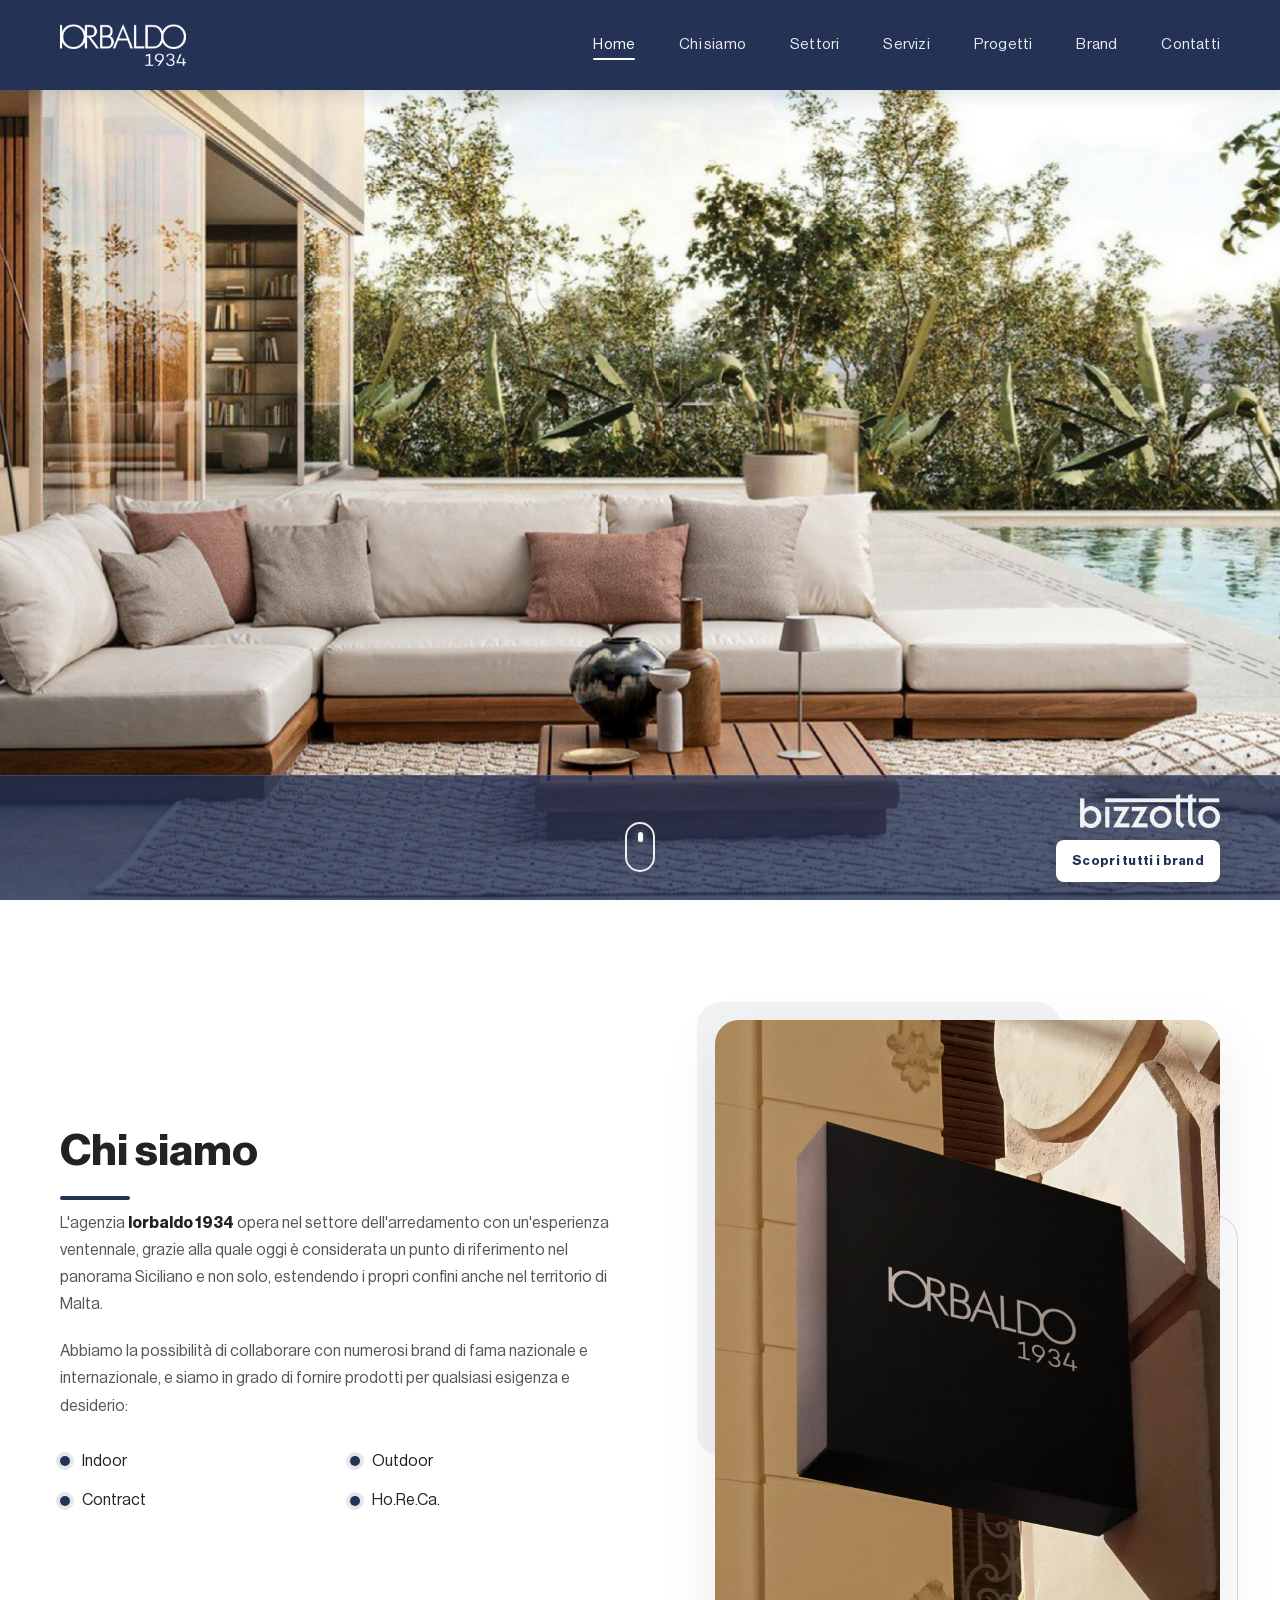
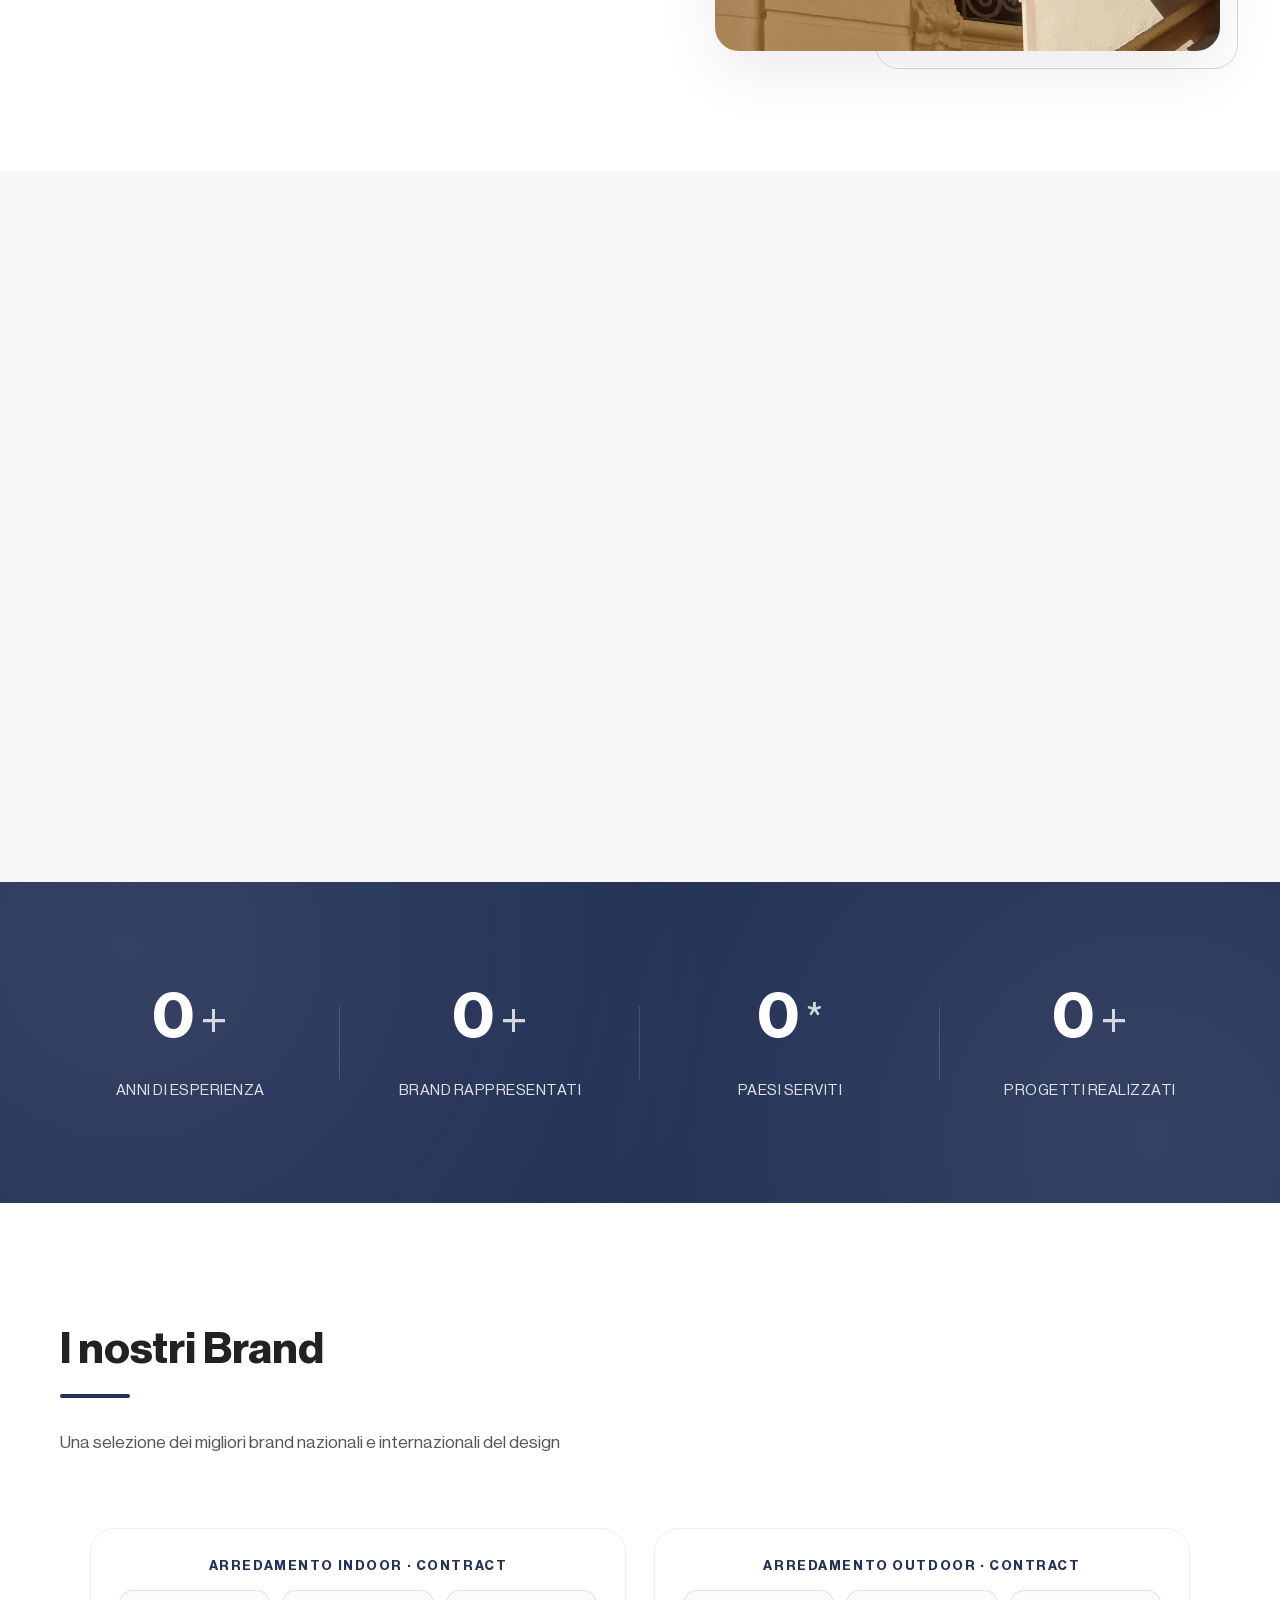
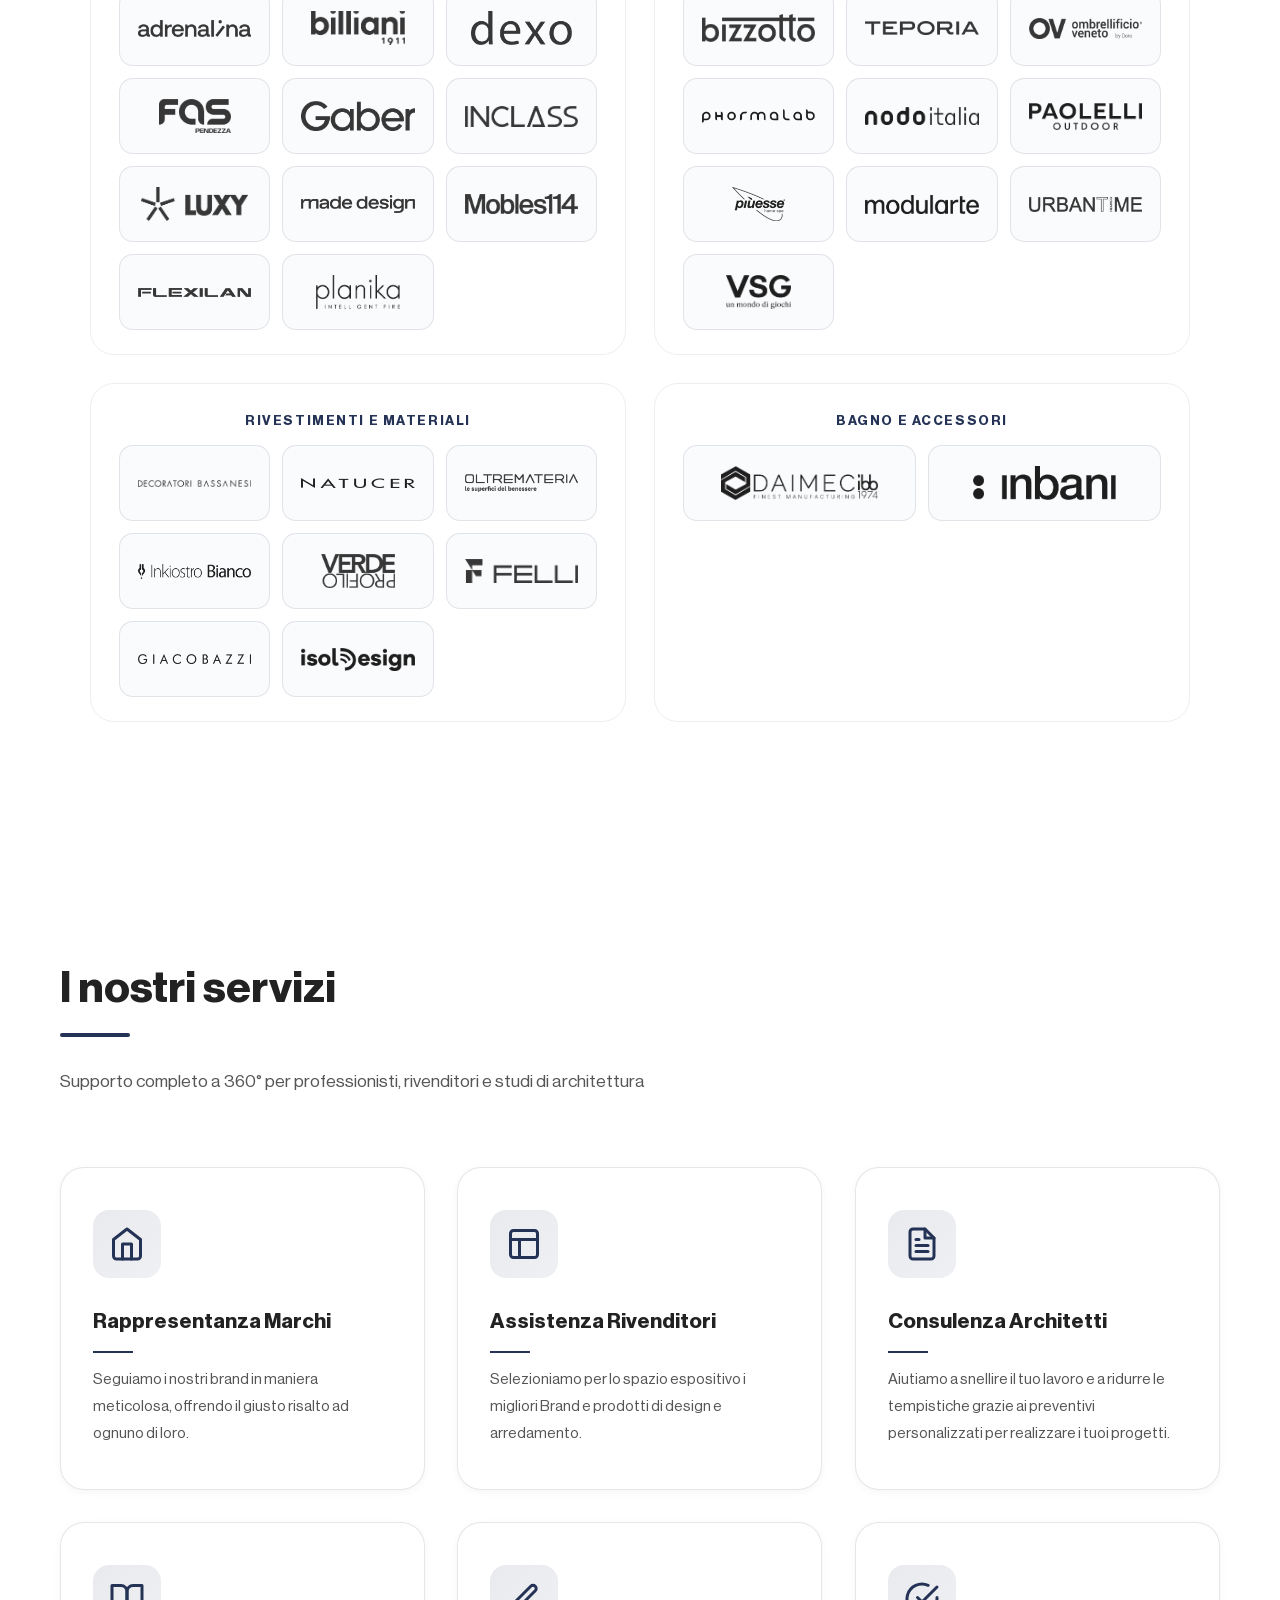
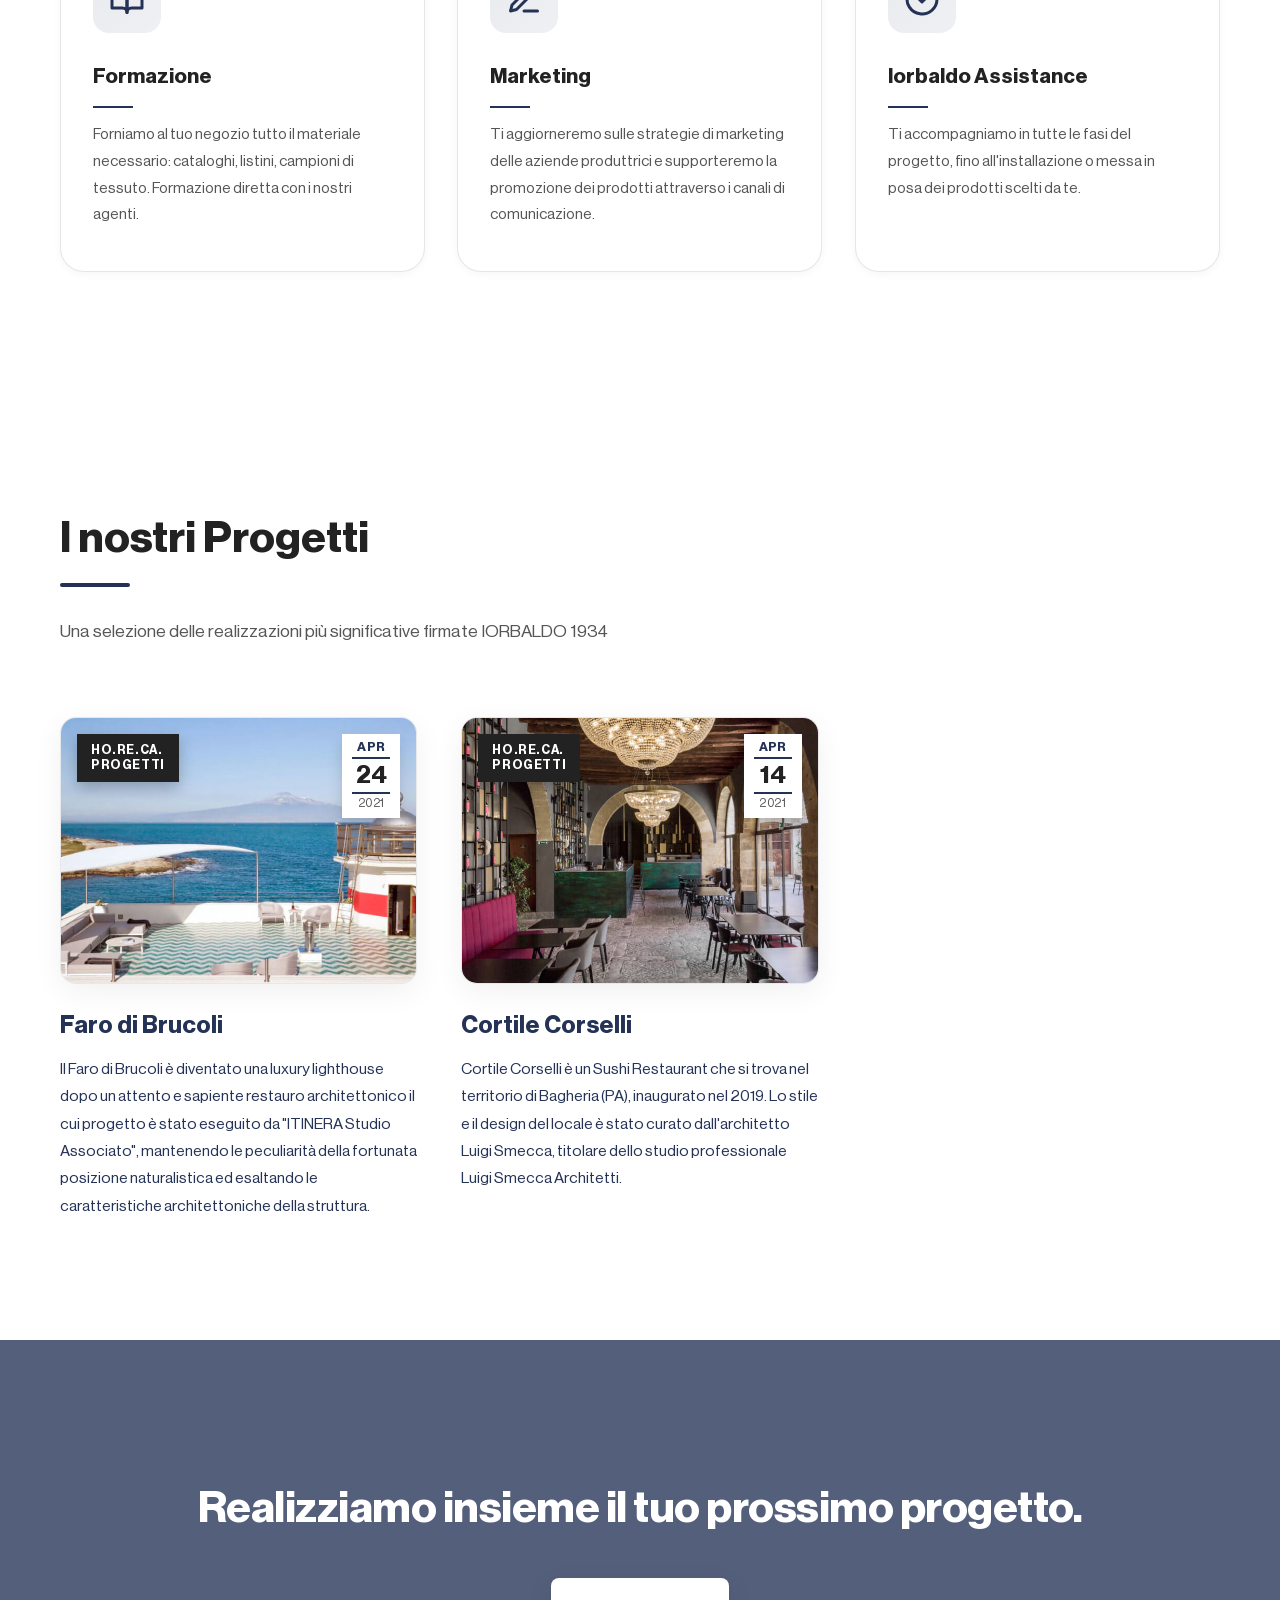
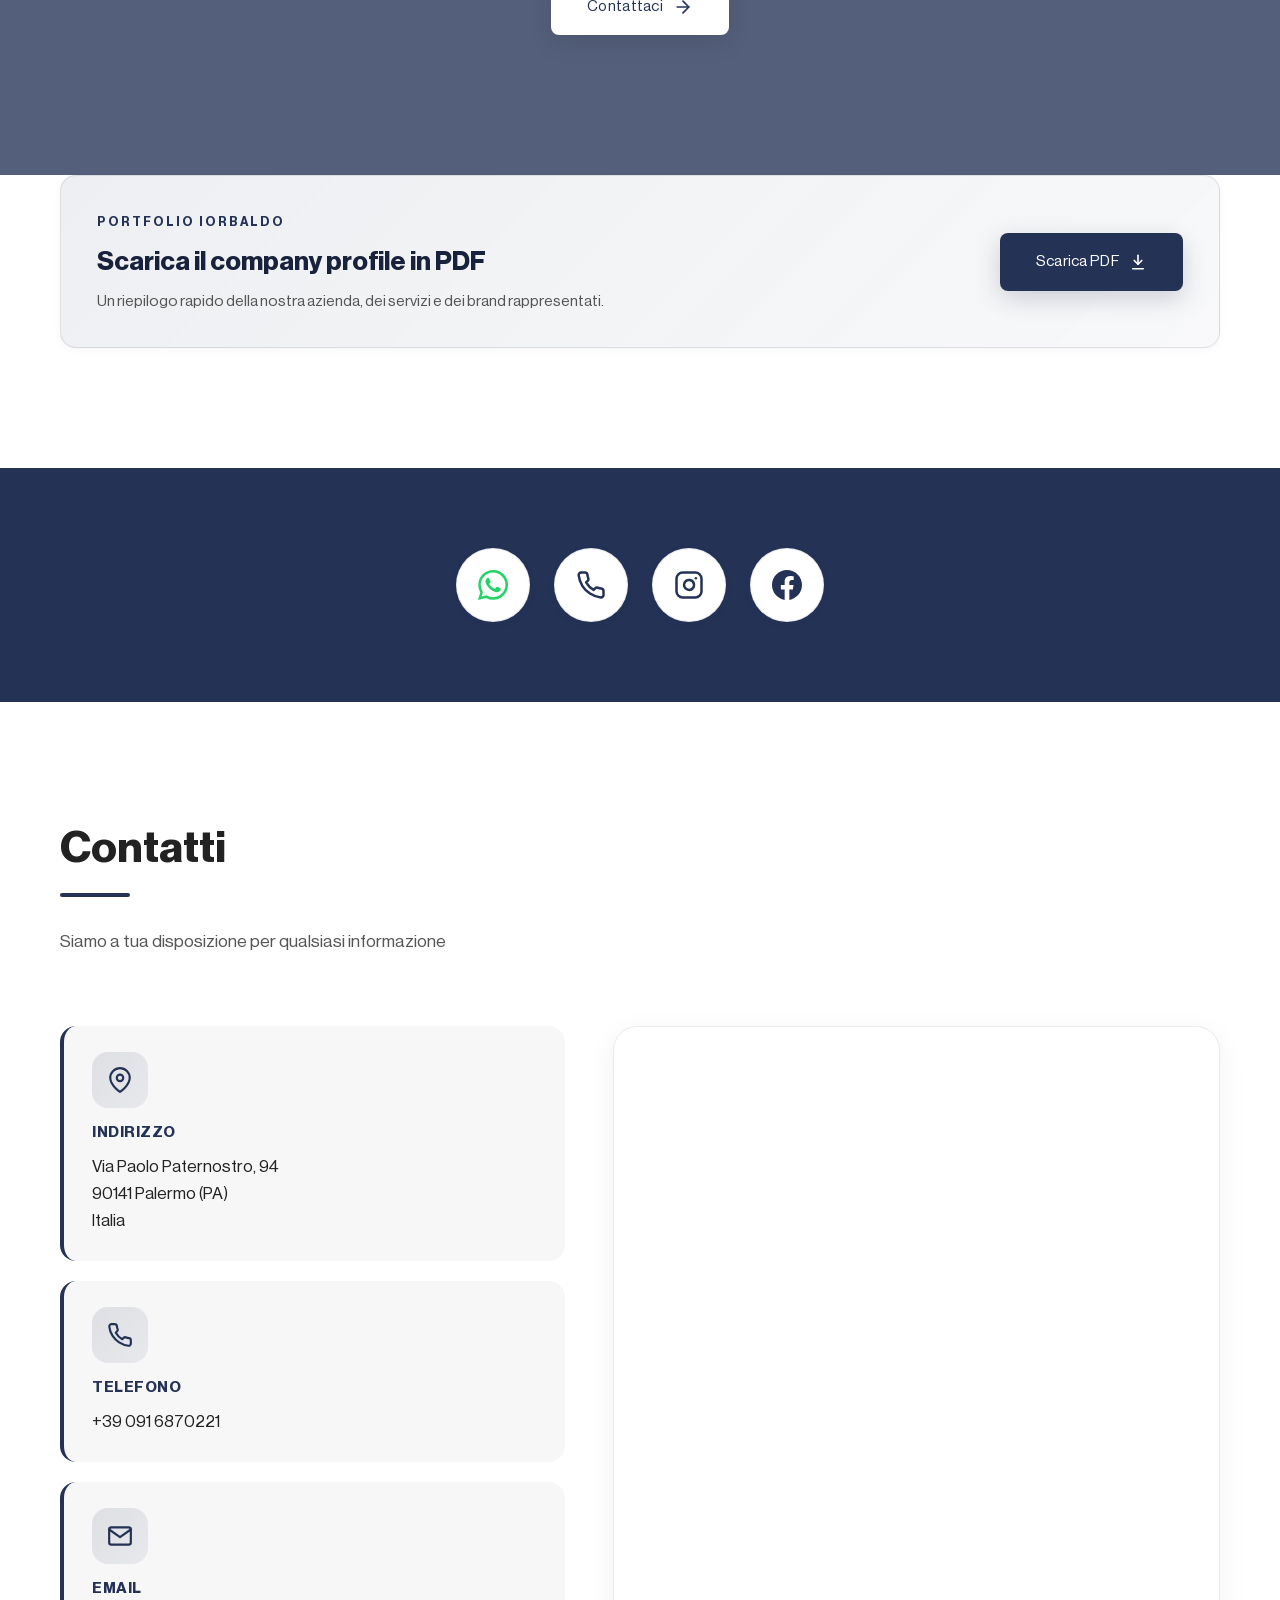
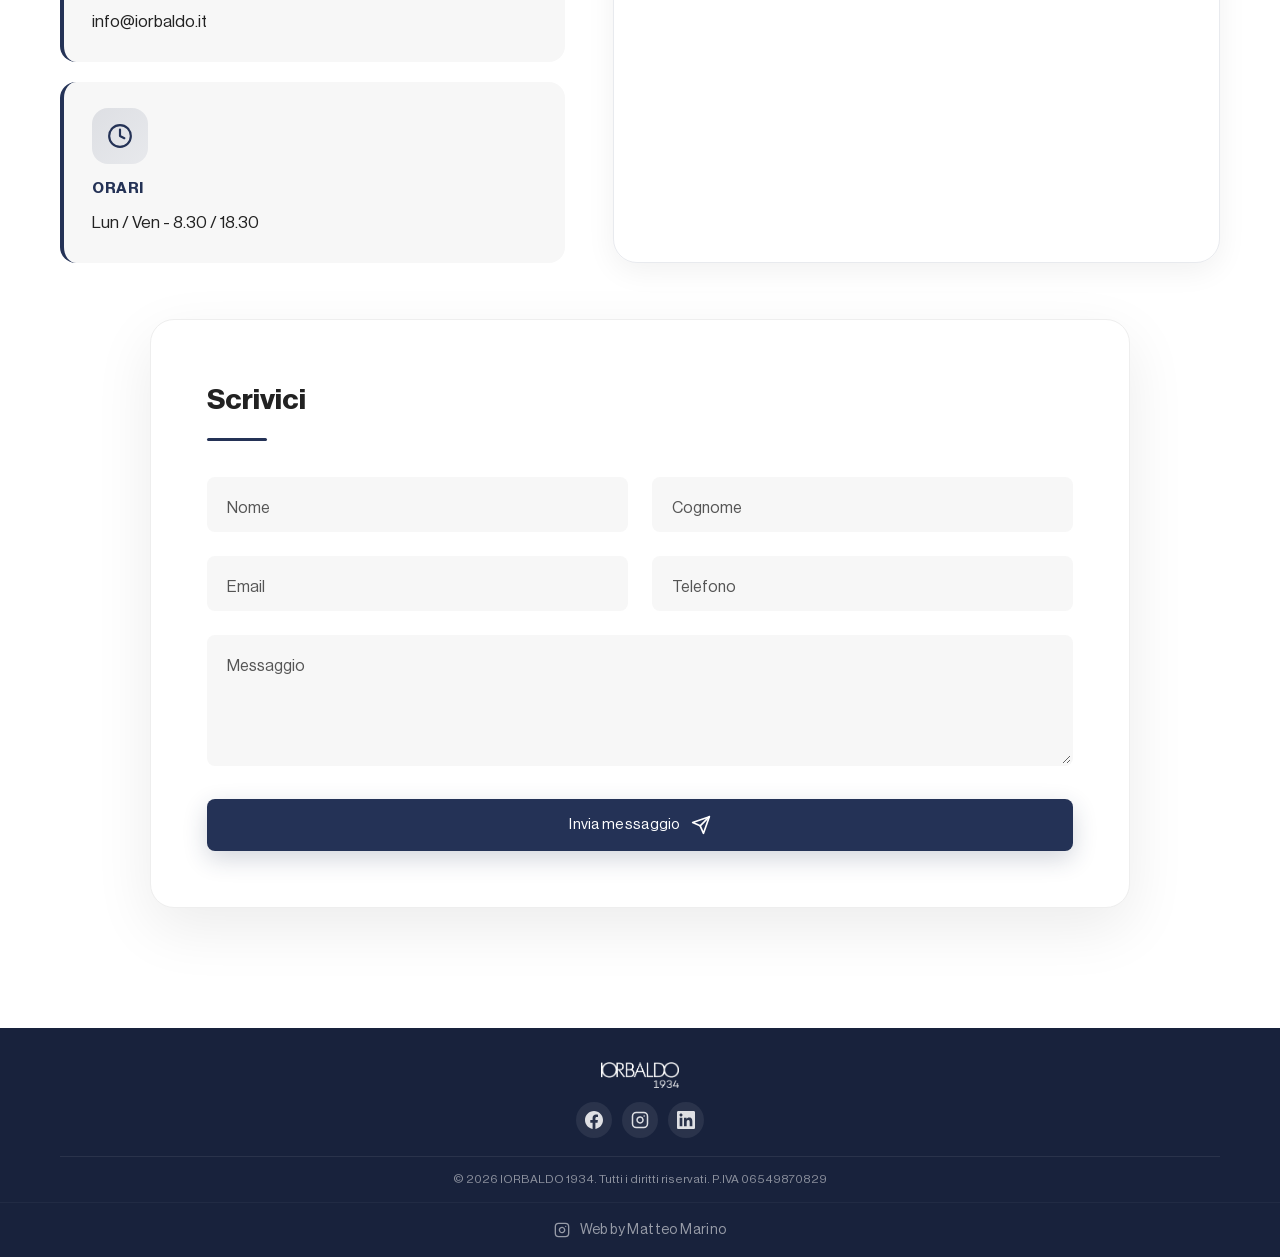
==== commit 090c73fb: "1.1.5" ====
--- a/index.html
+++ b/index.html
@@ -2,6 +2,8 @@
 <html lang="it">
 <head>
     <!-- SEO Meta Tags -->
+      <!-- Matteo Marino Developer -->
+        <!-- www.matteomarino.eu-->
     <meta charset="UTF-8">
     <meta name="viewport" content="width=device-width, initial-scale=1.0">
     <title>IORBALDO 1934 | Agenzia di Rappresentanza Arredamento - Sicilia e Malta</title>
@@ -245,56 +247,56 @@
             <div class="brands-groups">
                 <div class="brands-group reveal">
                     <h3 class="brands-group-title">Arredamento Indoor · Contract</h3>
-                    <div class="brands-chips">
-                        <span class="brand-chip">Adrenalina</span>
-                        <span class="brand-chip">Billiani</span>
-                        <span class="brand-chip">Dexo</span>
-                        <span class="brand-chip">FAS Pendezza</span>
-                        <span class="brand-chip">Gaber</span>
-                        <span class="brand-chip">Inclass</span>
-                        <span class="brand-chip">Luxy</span>
-                        <span class="brand-chip">Made Design</span>
-                        <span class="brand-chip">Mobles 114</span>
-                        <span class="brand-chip">Flexilan</span>
-                        <span class="brand-chip">Planika</span>
+                    <div class="brands-logos" aria-label="Brand arredamento indoor">
+                        <div class="brand-logo"><img src="Brand/adrenalinalogo.png" alt="Adrenalina" loading="lazy"></div>
+                        <div class="brand-logo"><img src="Brand/billianilogo.png" alt="Billiani" loading="lazy"></div>
+                        <div class="brand-logo"><img src="Brand/dexologo.png" alt="Dexo" loading="lazy"></div>
+                        <div class="brand-logo"><img src="Brand/faslogo.png" alt="FAS Pendezza" loading="lazy"></div>
+                        <div class="brand-logo"><img src="Brand/gaberlogo.png" alt="Gaber" loading="lazy"></div>
+                        <div class="brand-logo"><img src="Brand/inclasslogo.png" alt="Inclass" loading="lazy"></div>
+                        <div class="brand-logo"><img src="Brand/luxilogo.png" alt="Luxy" loading="lazy"></div>
+                        <div class="brand-logo"><img src="Brand/madedesignlogo.png" alt="Made Design" loading="lazy"></div>
+                        <div class="brand-logo"><img src="Brand/mobles114logo.png" alt="Mobles 114" loading="lazy"></div>
+                        <div class="brand-logo"><img src="Brand/flexilanlogo.png" alt="Flexilan" loading="lazy"></div>
+                        <div class="brand-logo"><img src="Brand/planikalogo.png" alt="Planika" loading="lazy"></div>
                     </div>
                 </div>
 
                 <div class="brands-group reveal">
                     <h3 class="brands-group-title">Arredamento Outdoor · Contract</h3>
-                    <div class="brands-chips">
-                        <span class="brand-chip">Bizzotto</span>
-                        <span class="brand-chip">Teporia</span>
-                        <span class="brand-chip">Ombrellificio Veneto</span>
-                        <span class="brand-chip">Phormalab</span>
-                        <span class="brand-chip">Nodo Italia</span>
-                        <span class="brand-chip">Paolelli Outdoor</span>
-                        <span class="brand-chip">PiùESSE</span>
-                        <span class="brand-chip">Modularte</span>
-                        <span class="brand-chip">Urban Time</span>
-                        <span class="brand-chip">VSG</span>
+                    <div class="brands-logos" aria-label="Brand arredamento outdoor">
+                        <div class="brand-logo"><img src="Brand/bizzottologo.png" alt="Bizzotto" loading="lazy"></div>
+                        <div class="brand-logo"><img src="Brand/teporialogo.png" alt="Teporia" loading="lazy"></div>
+                        <div class="brand-logo"><img src="Brand/ovlogo.png" alt="Ombrellificio Veneto" loading="lazy"></div>
+                        <div class="brand-logo"><img src="Brand/phormalablogo.png" alt="Phormalab" loading="lazy"></div>
+                        <div class="brand-logo"><img src="Brand/nodoitalialogo.png" alt="Nodo Italia" loading="lazy"></div>
+                        <div class="brand-logo"><img src="Brand/paolellilogo.png" alt="Paolelli Outdoor" loading="lazy"></div>
+                        <div class="brand-logo"><img src="Brand/piesselogo.png" alt="PiùESSE" loading="lazy"></div>
+                        <div class="brand-logo"><img src="Brand/modulartelogo.png" alt="Modularte" loading="lazy"></div>
+                        <div class="brand-logo"><img src="Brand/urbantimelogo.png" alt="Urban Time" loading="lazy"></div>
+                        <div class="brand-logo"><img src="Brand/svglogo.png" alt="VSG" loading="lazy"></div>
                     </div>
                 </div>
 
                 <div class="brands-group reveal">
                     <h3 class="brands-group-title">Rivestimenti e Materiali</h3>
-                    <div class="brands-chips">
-                        <span class="brand-chip">Decoratori Bassanesi</span>
-                        <span class="brand-chip">Natucer</span>
-                        <span class="brand-chip">Oltremateria</span>
-                        <span class="brand-chip">Inkiostro Bianco</span>
-                        <span class="brand-chip">Verde Profilo</span>
-                        <span class="brand-chip">Felli</span>
-                        <span class="brand-chip">Giacobazzi</span>
-                        <span class="brand-chip">Isoldesign</span>
+                    <div class="brands-logos" aria-label="Brand rivestimenti e materiali">
+                        <div class="brand-logo"><img src="Brand/decoratoribassanesilogo.png" alt="Decoratori Bassanesi" loading="lazy"></div>
+                        <div class="brand-logo"><img src="Brand/natucerlogo.png" alt="Natucer" loading="lazy"></div>
+                        <div class="brand-logo"><img src="Brand/oltrematerialogo.png" alt="Oltremateria" loading="lazy"></div>
+                        <div class="brand-logo"><img src="Brand/inkiostrologo.png" alt="Inkiostro Bianco" loading="lazy"></div>
+                        <div class="brand-logo"><img src="Brand/verdeprofilologo.png" alt="Verde Profilo" loading="lazy"></div>
+                        <div class="brand-logo"><img src="Brand/fellilogo.png" alt="Felli" loading="lazy"></div>
+                        <div class="brand-logo"><img src="Brand/giacobazzilogo.png" alt="Giacobazzi" loading="lazy"></div>
+                        <div class="brand-logo"><img src="Brand/isoldesignlogo.png" alt="Isoldesign" loading="lazy"></div>
                     </div>
                 </div>
 
                 <div class="brands-group reveal">
                     <h3 class="brands-group-title">Bagno e Accessori</h3>
-                    <div class="brands-chips">
-                        <span class="brand-chip">IBB1974 Daimec</span>
-                        <span class="brand-chip">Inbani</span>
+                    <div class="brands-logos" aria-label="Brand bagno e accessori">
+                        <div class="brand-logo"><img src="Brand/daimecibblogo.png" alt="IBB1974 Daimec" loading="lazy"></div>
+                        <div class="brand-logo"><img src="Brand/inbanilogo.png" alt="Inbani" loading="lazy"></div>
                     </div>
                 </div>
             </div>
@@ -450,46 +452,6 @@
                         <h3 class="project-title">Cortile Corselli</h3>
                         <p class="project-desc">
                             Cortile Corselli è un Sushi Restaurant che si trova nel territorio di Bagheria (PA), inaugurato nel 2019. Lo stile e il design del locale è stato curato dall'architetto Luigi Smecca, titolare dello studio professionale Luigi Smecca Architetti.
-                        </p>
-                    </div>
-                </article>
-
-                <!-- Progetto 3 -->
-                <article class="project-card reveal">
-                    <div class="project-image">
-                        <img src="progetti/casagiardino/pergola-bioclimatica-gallery-1-1-1088x544.jpg" alt="Ampliare casa in giardino - Outdoor" loading="lazy">
-                        <span class="project-cat">Outdoor</span>
-                        <span class="project-date">
-                            <span class="project-date-month">Mar</span>
-                            <span class="project-date-day">23</span>
-                            <span class="project-date-year">2021</span>
-                        </span>
-                        <a href="#" class="project-overlay-link" aria-label="Apri progetto"></a>
-                    </div>
-                    <div class="project-body">
-                        <h3 class="project-title">Ampliare casa in giardino</h3>
-                        <p class="project-desc">
-                            Ampliare gli spazi abitativi La possibilità di avere ampi spazi abitativi a disposizione è un'esigenza crescente. Se si ha la possibilità e la fortuna di avere uno spazio outdoor si può intraprendere un progetto ambizioso: ampliare casa in giardino.
-                        </p>
-                    </div>
-                </article>
-
-                <!-- Progetto 4 -->
-                <article class="project-card reveal">
-                    <div class="project-image">
-                        <img src="progetti/progetto-outdoor/longho-1536x692.png" alt="Longho e Talenti - Progetto Outdoor Evento" loading="lazy">
-                        <span class="project-cat">Outdoor</span>
-                        <span class="project-date">
-                            <span class="project-date-month">Mar</span>
-                            <span class="project-date-day">23</span>
-                            <span class="project-date-year">2021</span>
-                        </span>
-                        <a href="#" class="project-overlay-link" aria-label="Apri progetto"></a>
-                    </div>
-                    <div class="project-body">
-                        <h3 class="project-title">Il Progetto Outdoor – Longho e Talenti</h3>
-                        <p class="project-desc">
-                            Abbiamo il piacere di invitarti all'evento IL PROGETTO OUTDOOR che si terrà giovedì 8 Giugno ore 19:00 in via Libertà 42 (sede Longho). Serata dedicata alle novità outdoor dei brand Talenti e Longho, con un focus sulle pergole bioclimatiche.
                         </p>
                     </div>
                 </article>
--- a/style.css
+++ b/style.css
@@ -147,9 +147,9 @@
 }
 
 .section-header {
-    text-align: center;
+    text-align: left;
     max-width: 800px;
-    margin: 0 auto 70px;
+    margin: 0 0 70px;
 }
 
 .section-title {
@@ -173,7 +173,7 @@
 }
 
 .title-underline.center {
-    margin: 18px auto 0;
+    margin: 18px 0 0;
 }
 
 .section-subtitle {
@@ -1476,6 +1476,44 @@
     line-height: 1.3;
 }
 
+.brands-logos {
+    display: grid;
+    grid-template-columns: repeat(auto-fit, minmax(140px, 1fr));
+    gap: 12px;
+    align-items: center;
+}
+
+.brand-logo {
+    display: flex;
+    align-items: center;
+    justify-content: center;
+    padding: 16px 18px;
+    border-radius: 14px;
+    border: 1px solid rgba(36, 50, 86, 0.12);
+    background-color: rgba(36, 50, 86, 0.02);
+    transition: border-color var(--transition-base), background-color var(--transition-base);
+    min-height: 76px;
+}
+
+.brand-logo img {
+    width: auto;
+    max-width: 100%;
+    max-height: 34px;
+    object-fit: contain;
+    filter: grayscale(100%);
+    opacity: 0.88;
+    transition: filter var(--transition-base), opacity var(--transition-base), transform var(--transition-fast);
+}
+
+.brands-group:hover .brand-logo img {
+    filter: grayscale(0%);
+    opacity: 1;
+}
+
+.brand-logo:hover img {
+    transform: scale(1.02);
+}
+
 .brands-chips {
     display: flex;
     flex-wrap: wrap;
@@ -1577,6 +1615,18 @@
         font-size: 0.76rem;
         margin-bottom: 14px;
     }
+    .brands-logos {
+        grid-template-columns: repeat(3, minmax(0, 1fr));
+        gap: 10px;
+    }
+    .brand-logo {
+        padding: 14px 14px;
+        min-height: 70px;
+        border-radius: 12px;
+    }
+    .brand-logo img {
+        max-height: 30px;
+    }
     .brands-chips {
         gap: 8px;
     }
@@ -1597,6 +1647,17 @@
 @media (max-width: 520px) {
     .brands-group {
         padding: 18px 16px 16px;
+    }
+    .brands-logos {
+        gap: 9px;
+    }
+    .brand-logo {
+        padding: 12px 10px;
+        min-height: 62px;
+        border-radius: 10px;
+    }
+    .brand-logo img {
+        max-height: 28px;
     }
     .brand-chip {
         font-size: 0.8rem;
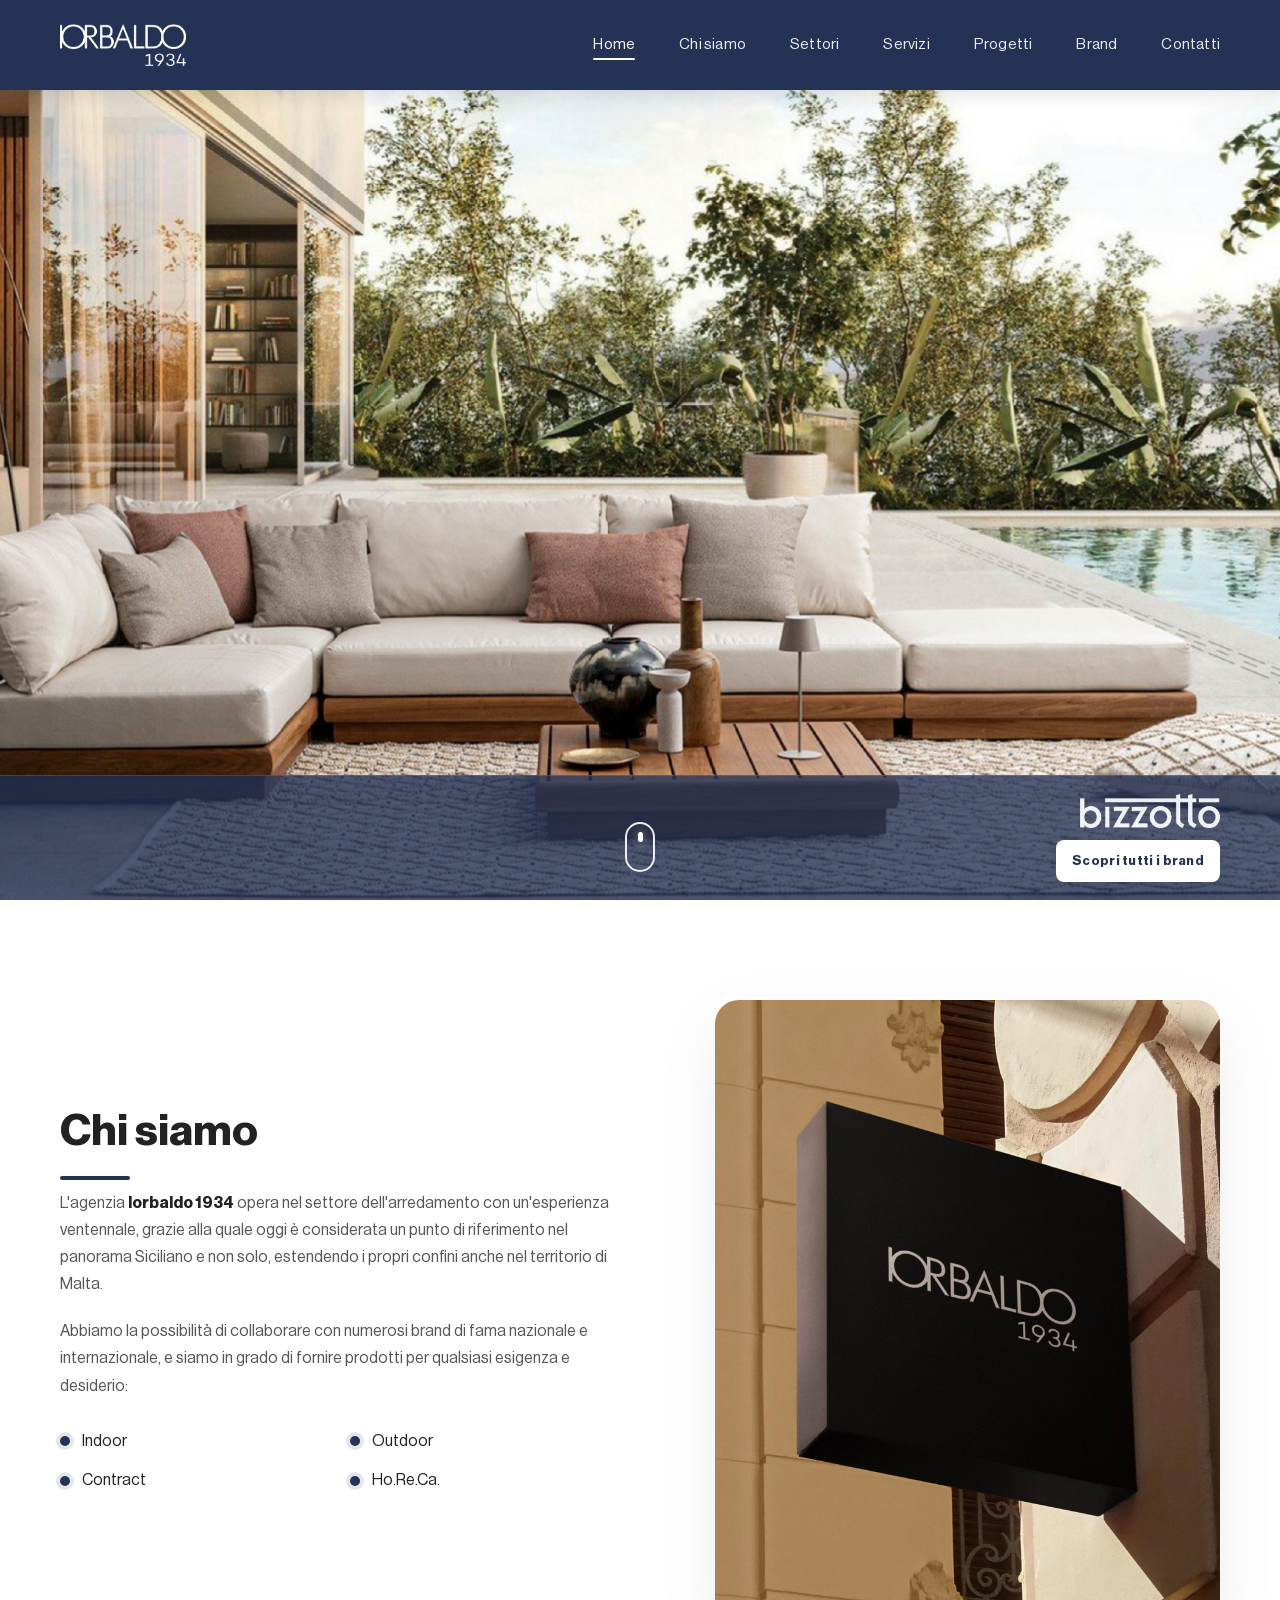
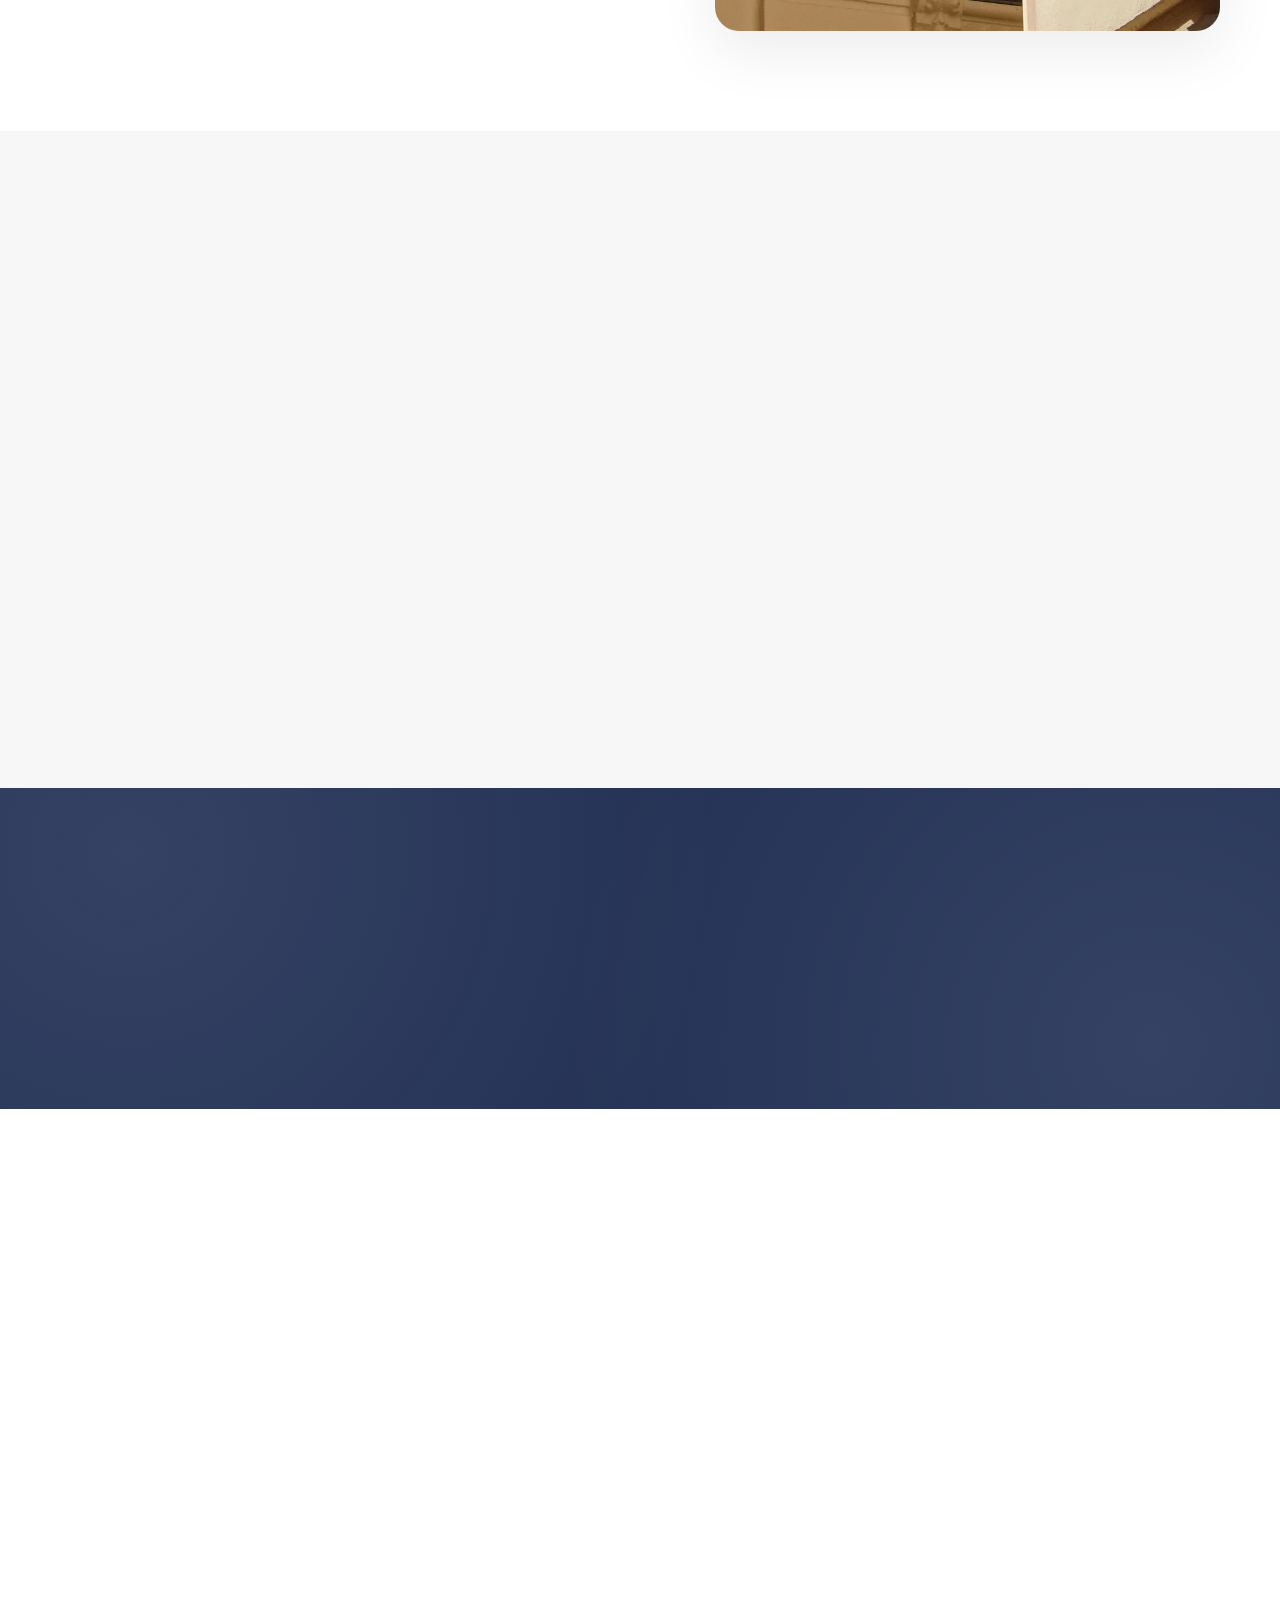
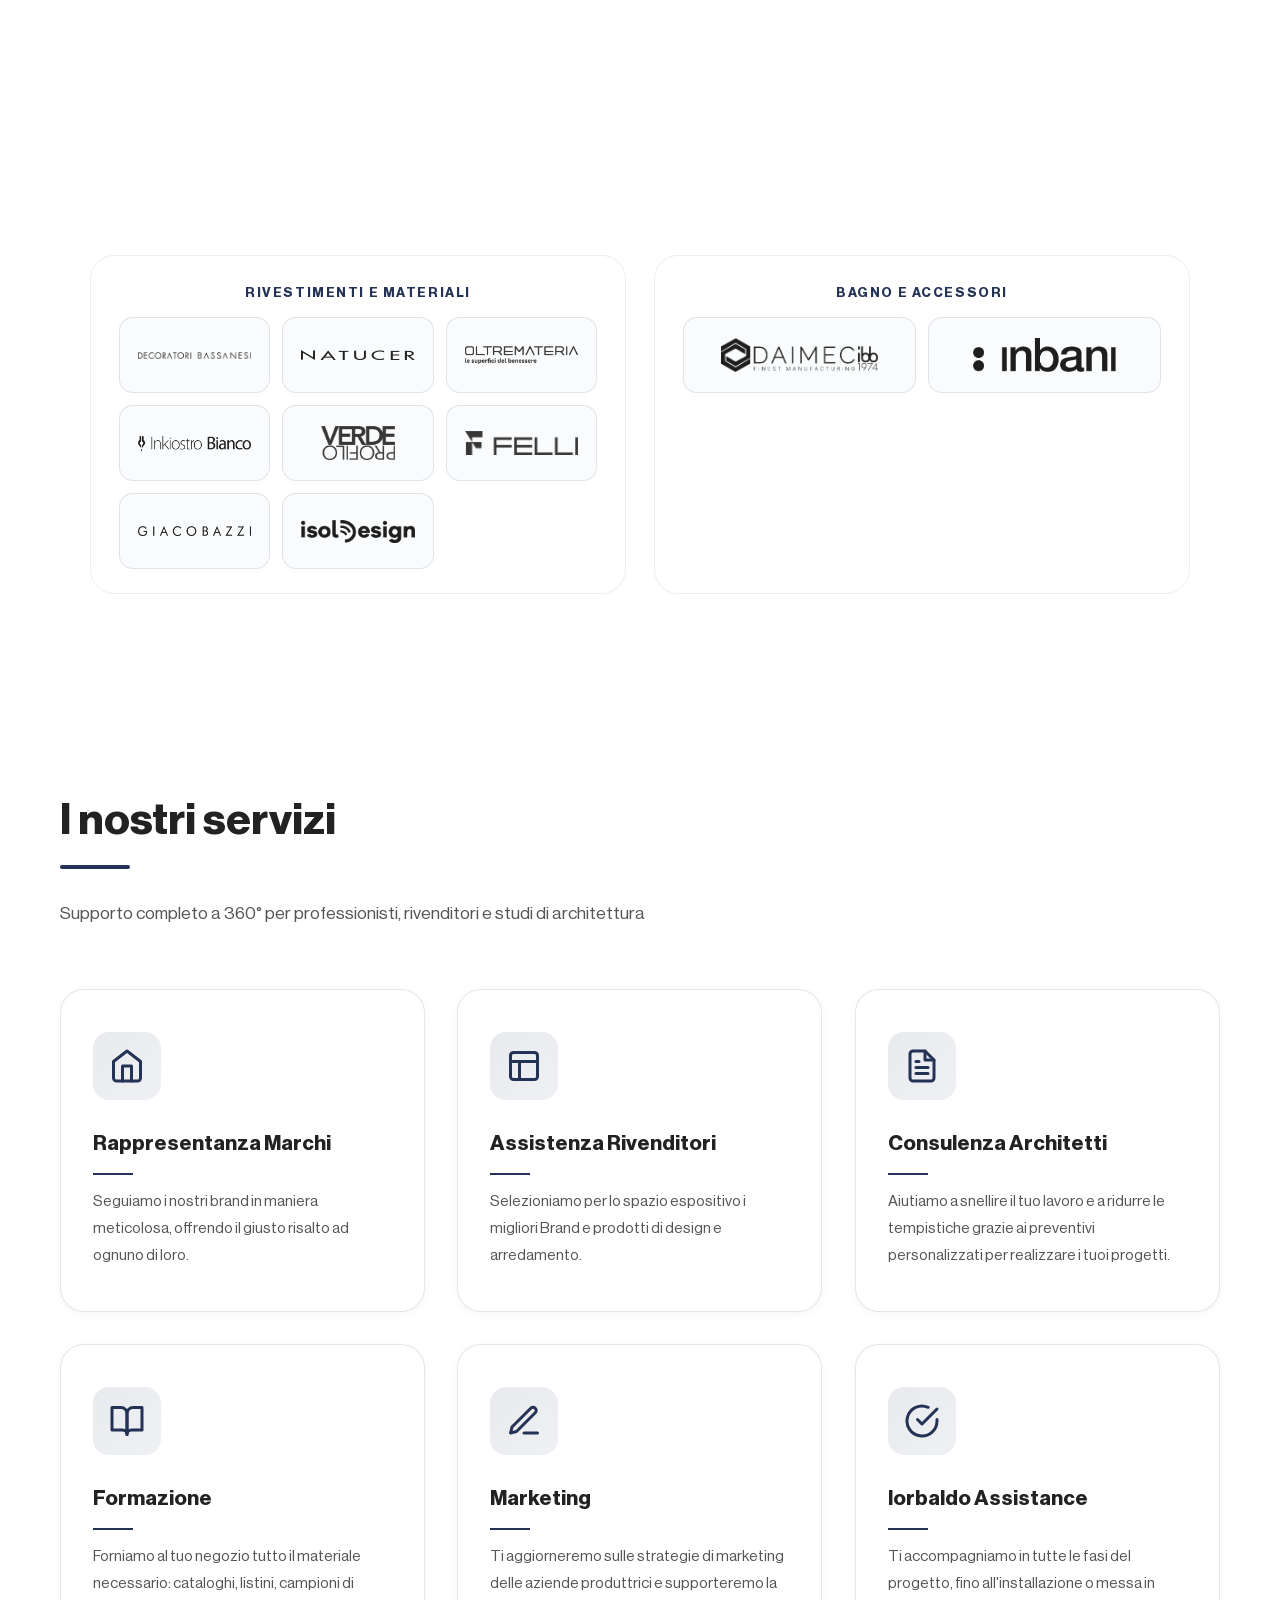
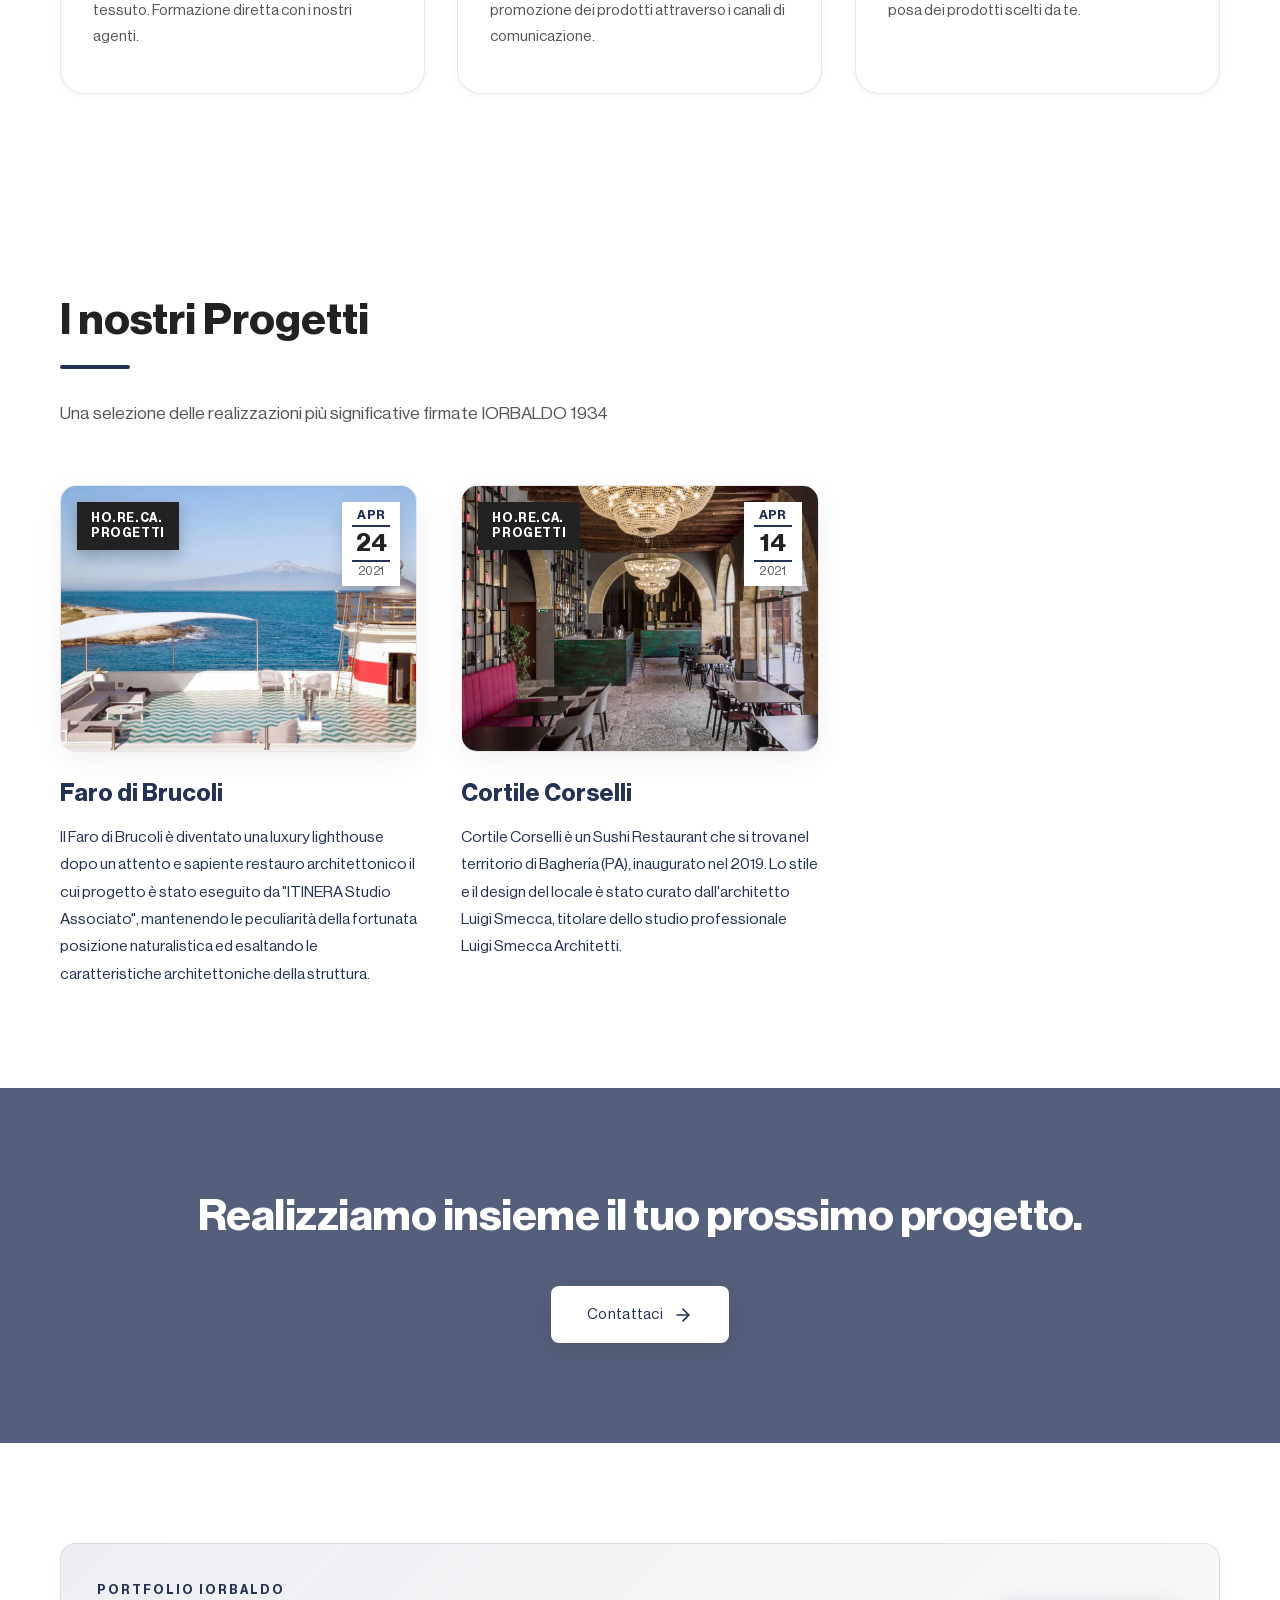
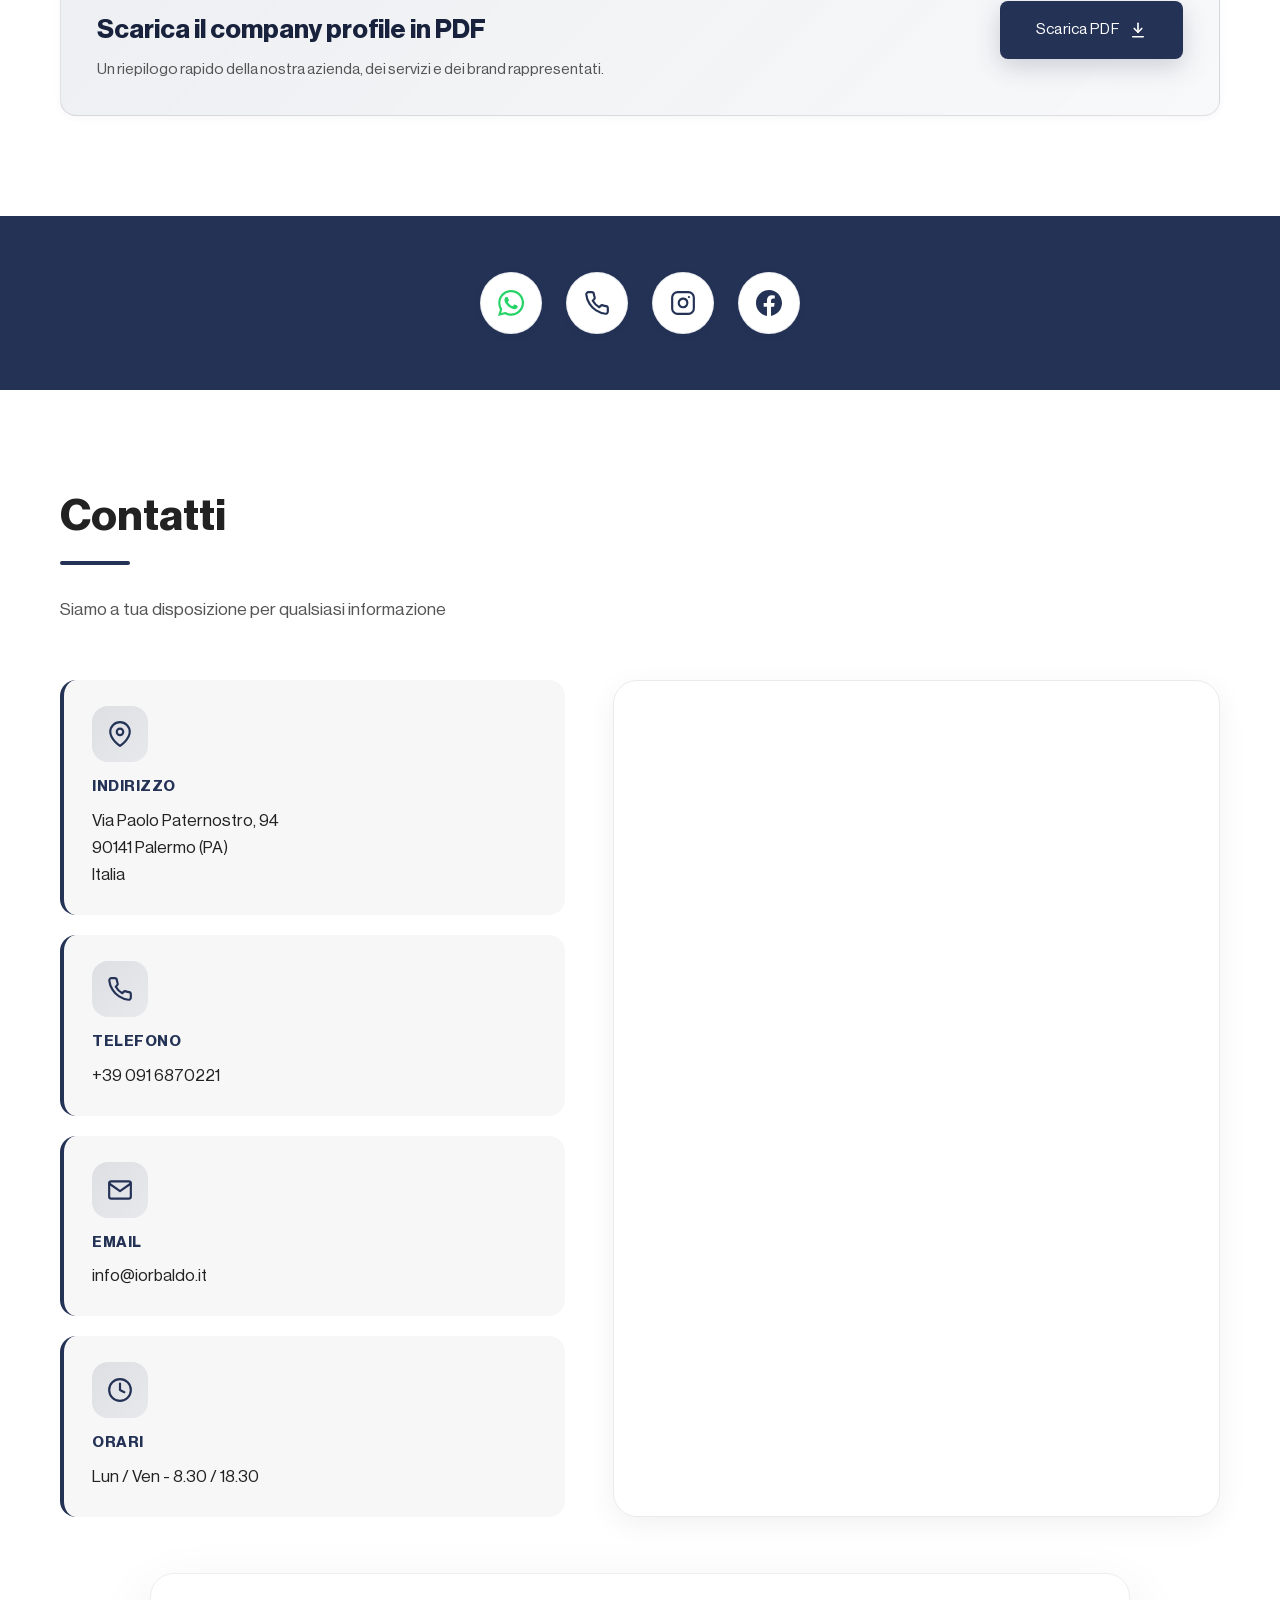
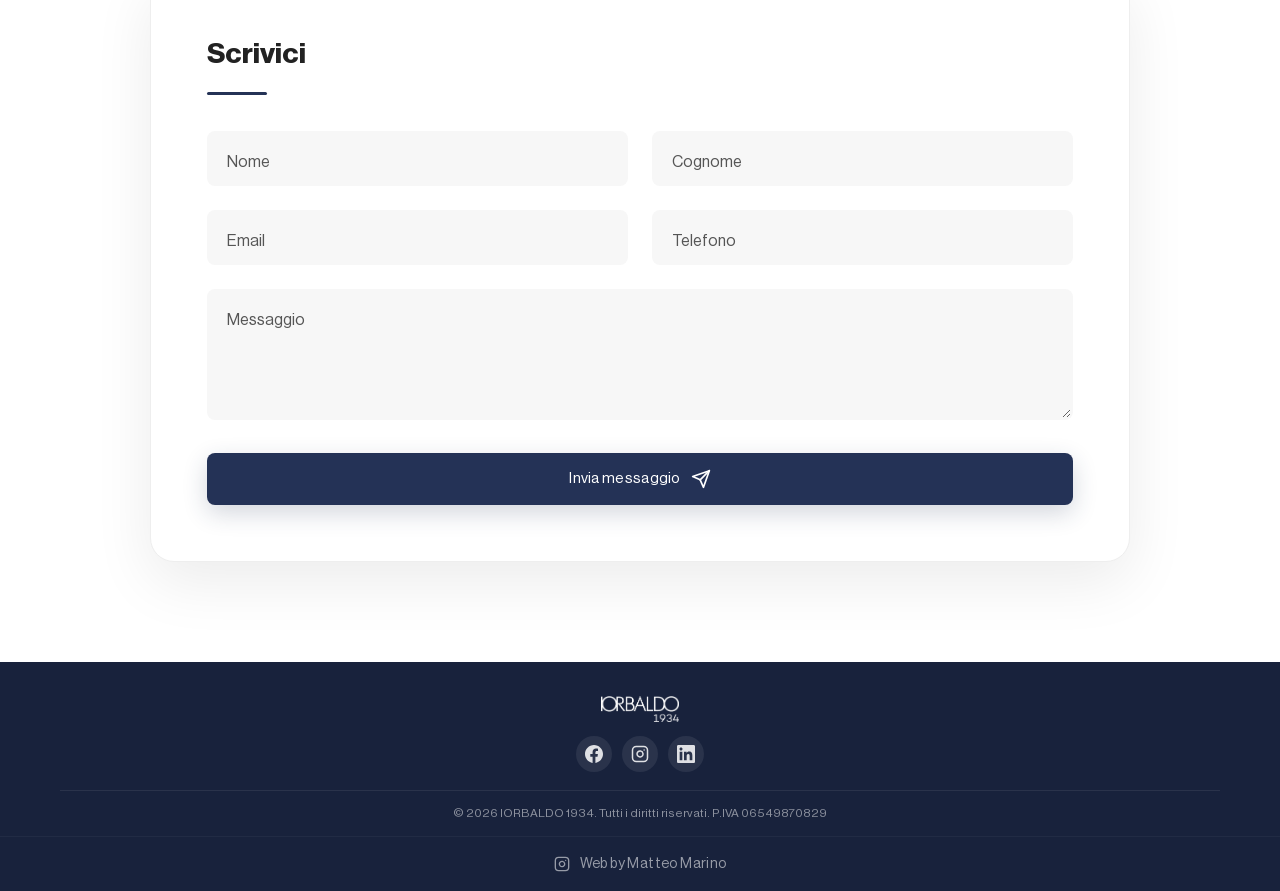
==== commit 889327e1: "v1.1.7" ====
--- a/index.html
+++ b/index.html
@@ -426,7 +426,7 @@
                             <span class="project-date-day">24</span>
                             <span class="project-date-year">2021</span>
                         </span>
-                        <a href="#" class="project-overlay-link" aria-label="Apri progetto"></a>
+                        <a href="faro-di-brucoli.html" class="project-overlay-link" aria-label="Apri progetto Faro di Brucoli"></a>
                     </div>
                     <div class="project-body">
                         <h3 class="project-title">Faro di Brucoli</h3>
@@ -446,7 +446,7 @@
                             <span class="project-date-day">14</span>
                             <span class="project-date-year">2021</span>
                         </span>
-                        <a href="#" class="project-overlay-link" aria-label="Apri progetto"></a>
+                        <a href="cortile-corselli.html" class="project-overlay-link" aria-label="Apri progetto Cortile Corselli"></a>
                     </div>
                     <div class="project-body">
                         <h3 class="project-title">Cortile Corselli</h3>
--- a/style.css
+++ b/style.css
@@ -43,7 +43,7 @@
     --font-heading: 'Neue Haas Display', -apple-system, BlinkMacSystemFont, 'Helvetica Neue', Arial, sans-serif;
     
     /* Spacing */
-    --section-padding: 120px;
+    --section-padding: 100px;
     --container-width: 1400px;
     --radius-sm: 8px;
     --radius-md: 16px;
@@ -115,12 +115,18 @@
 }
 
 @media (max-width: 1024px) {
+    :root {
+        --section-padding: 100px;
+    }
     .container {
         padding: 0 40px;
     }
 }
 
 @media (max-width: 768px) {
+    :root {
+        --section-padding: 80px;
+    }
     .container {
         padding: 0 16px;
     }
@@ -133,6 +139,9 @@
 }
 
 @media (max-width: 520px) {
+    :root {
+        --section-padding: 64px;
+    }
     html {
         font-size: 13.5px;
     }
@@ -149,7 +158,7 @@
 .section-header {
     text-align: left;
     max-width: 800px;
-    margin: 0 0 70px;
+    margin: 0 0 56px;
 }
 
 .section-title {
@@ -192,7 +201,7 @@
         margin-top: 14px;
     }
     .section-header {
-        margin-bottom: 48px;
+        margin-bottom: 44px;
     }
     .title-underline {
         width: 54px;
@@ -212,7 +221,7 @@
         font-size: 0.85rem;
     }
     .section-header {
-        margin-bottom: 36px;
+        margin-bottom: 32px;
     }
 }
 
@@ -988,7 +997,7 @@
 }
 
 .about-image::before {
-    content: '';
+    content: none;
     position: absolute;
     top: -18px;
     left: -18px;
@@ -1000,7 +1009,7 @@
 }
 
 .about-image::after {
-    content: '';
+    content: none;
     position: absolute;
     bottom: -18px;
     right: -18px;
@@ -1344,7 +1353,7 @@
 
 /* --- NUMBERS SECTION --- */
 .numbers {
-    padding: 100px 0;
+    padding: var(--section-padding) 0;
     background-color: var(--primary-blue);
     background-image: 
         radial-gradient(circle at 10% 20%, rgba(255, 255, 255, 0.08) 0%, transparent 50%),
@@ -1415,13 +1424,13 @@
         display: none;
     }
     .numbers {
-        padding: 80px 0;
+        padding: var(--section-padding) 0;
     }
 }
 
 @media (max-width: 600px) {
     .numbers {
-        padding: 60px 0;
+        padding: var(--section-padding) 0;
     }
     .numbers-grid {
         gap: 40px 20px;
@@ -1676,7 +1685,7 @@
 
 /* --- CTA SECTION --- */
 .cta-section {
-    padding: 140px 0;
+    padding: var(--section-padding) 0;
     position: relative;
     background-image: url('https://images.unsplash.com/photo-1616486338812-3dadae4b4ace?w=1920&q=80');
     background-size: cover;
@@ -1710,7 +1719,7 @@
 
 @media (max-width: 768px) {
     .cta-section {
-        padding: 80px 0;
+        padding: var(--section-padding) 0;
         background-attachment: scroll;
     }
     .cta-title {
@@ -1725,7 +1734,7 @@
 
 @media (max-width: 520px) {
     .cta-section {
-        padding: 64px 0;
+        padding: var(--section-padding) 0;
     }
     .cta-title {
         font-size: 1.3rem;
@@ -2355,6 +2364,139 @@
     color: var(--primary-blue-dark);
 }
 
+.project-page {
+    background-color: var(--white);
+}
+
+.project-detail {
+    padding-top: 90px;
+}
+
+.project-hero {
+    position: relative;
+    overflow: hidden;
+    background-color: #0b1a2e;
+}
+
+.project-hero-media {
+    position: relative;
+    height: min(70vh, 620px);
+}
+
+.project-hero-media img {
+    width: 100%;
+    height: 100%;
+    object-fit: cover;
+    display: block;
+}
+
+.project-hero-media::after {
+    content: '';
+    position: absolute;
+    inset: 0;
+    background: linear-gradient(180deg, rgba(7, 20, 38, 0.18) 0%, rgba(36, 50, 86, 0.82) 100%);
+}
+
+.project-hero-content {
+    position: absolute;
+    inset: 0;
+    display: flex;
+    align-items: flex-end;
+    padding: 54px 0;
+    z-index: 2;
+}
+
+.project-hero-inner {
+    max-width: 880px;
+}
+
+.project-kicker {
+    font-size: 0.82rem;
+    letter-spacing: 0.18em;
+    text-transform: uppercase;
+    color: rgba(255, 255, 255, 0.78);
+    margin-bottom: 12px;
+}
+
+.project-h1 {
+    color: var(--white);
+    font-size: 3rem;
+    line-height: 1.05;
+    font-weight: 700;
+    margin-bottom: 14px;
+}
+
+.project-lead {
+    color: rgba(255, 255, 255, 0.9);
+    font-size: 1.05rem;
+    line-height: 1.75;
+    max-width: 760px;
+}
+
+.project-actions {
+    display: flex;
+    gap: 12px;
+    margin-top: 22px;
+    flex-wrap: wrap;
+}
+
+.project-content {
+    padding: 80px 0 110px;
+}
+
+.project-content-grid {
+    display: grid;
+    grid-template-columns: 1.6fr 0.8fr;
+    gap: 54px;
+    align-items: start;
+}
+
+.project-h2 {
+    font-size: 1.35rem;
+    color: var(--primary-blue);
+    margin-bottom: 14px;
+    font-weight: 700;
+}
+
+.project-main p {
+    color: var(--gray-text);
+    font-size: 1rem;
+    line-height: 1.8;
+}
+
+.project-spec {
+    border-radius: var(--radius-md);
+    border: 1px solid rgba(36, 50, 86, 0.12);
+    background: rgba(36, 50, 86, 0.03);
+    padding: 18px 18px;
+}
+
+.project-spec-row {
+    display: flex;
+    justify-content: space-between;
+    gap: 16px;
+    padding: 10px 0;
+    border-bottom: 1px solid rgba(36, 50, 86, 0.12);
+}
+
+.project-spec-row:last-child {
+    border-bottom: 0;
+}
+
+.project-spec-label {
+    font-size: 0.78rem;
+    letter-spacing: 0.16em;
+    text-transform: uppercase;
+    color: rgba(36, 50, 86, 0.7);
+    font-weight: 700;
+}
+
+.project-spec-value {
+    font-size: 0.92rem;
+    color: var(--primary-blue);
+    font-weight: 600;
+}
+
 /* Responsive sezione Progetti */
 @media (max-width: 1024px) {
     .projects-grid {
@@ -2377,6 +2519,31 @@
         font-size: 1.18rem;
         margin-top: 0;
     }
+
+    .project-h1 {
+        font-size: 2.05rem;
+    }
+
+    .project-hero-media {
+        height: min(62vh, 540px);
+    }
+
+    .project-hero-content {
+        padding: 44px 0;
+    }
+
+    .project-content {
+        padding: 54px 0 90px;
+    }
+
+    .project-content-grid {
+        grid-template-columns: 1fr;
+        gap: 28px;
+    }
+
+    .project-main p {
+        font-size: 0.96rem;
+    }
     .project-desc {
         font-size: 0.85rem;
         line-height: 1.6;
@@ -2427,7 +2594,7 @@
 
 /* --- PORTFOLIO DOWNLOAD SECTION --- */
 .portfolio-download {
-    padding: 0 0 var(--section-padding);
+    padding: var(--section-padding) 0;
     background-color: var(--white);
 }
 
@@ -2503,7 +2670,7 @@
 
 /* --- SOCIAL BAR SECTION (sopra Brand) --- */
 .social-bar {
-    padding: 80px 0;
+    padding: 56px 0;
     background-color: var(--primary-blue);
     position: relative;
 }
@@ -2523,8 +2690,8 @@
 }
 
 .social-bar-link {
-    width: 74px;
-    height: 74px;
+    width: 62px;
+    height: 62px;
     border-radius: 50%;
     display: flex;
     align-items: center;
@@ -2538,8 +2705,8 @@
 }
 
 .social-bar-link svg {
-    width: 30px;
-    height: 30px;
+    width: 26px;
+    height: 26px;
     transition: all var(--transition-base);
 }
 
@@ -2612,18 +2779,18 @@
 
 @media (max-width: 768px) {
     .social-bar {
-        padding: 60px 0;
+        padding: 44px 0;
     }
     .social-bar-inner {
         gap: 18px;
     }
     .social-bar-link {
-        width: 64px;
-        height: 64px;
+        width: 56px;
+        height: 56px;
     }
     .social-bar-link svg {
-        width: 26px;
-        height: 26px;
+        width: 24px;
+        height: 24px;
     }
     .social-bar-img {
         width: 40px;
@@ -2634,19 +2801,19 @@
 
 @media (max-width: 600px) {
     .social-bar {
-        padding: 50px 0;
+        padding: 36px 0;
     }
     .social-bar-inner {
         gap: 14px;
     }
     .social-bar-link {
-        width: 54px;
-        height: 54px;
+        width: 50px;
+        height: 50px;
         border-radius: 50%;
     }
     .social-bar-link svg {
-        width: 22px;
-        height: 22px;
+        width: 21px;
+        height: 21px;
     }
     .social-bar-img {
         width: 34px;
@@ -2718,7 +2885,7 @@
 
 @media (max-width: 430px) {
     :root {
-        --section-padding: 72px;
+        --section-padding: 56px;
     }
 
     html {
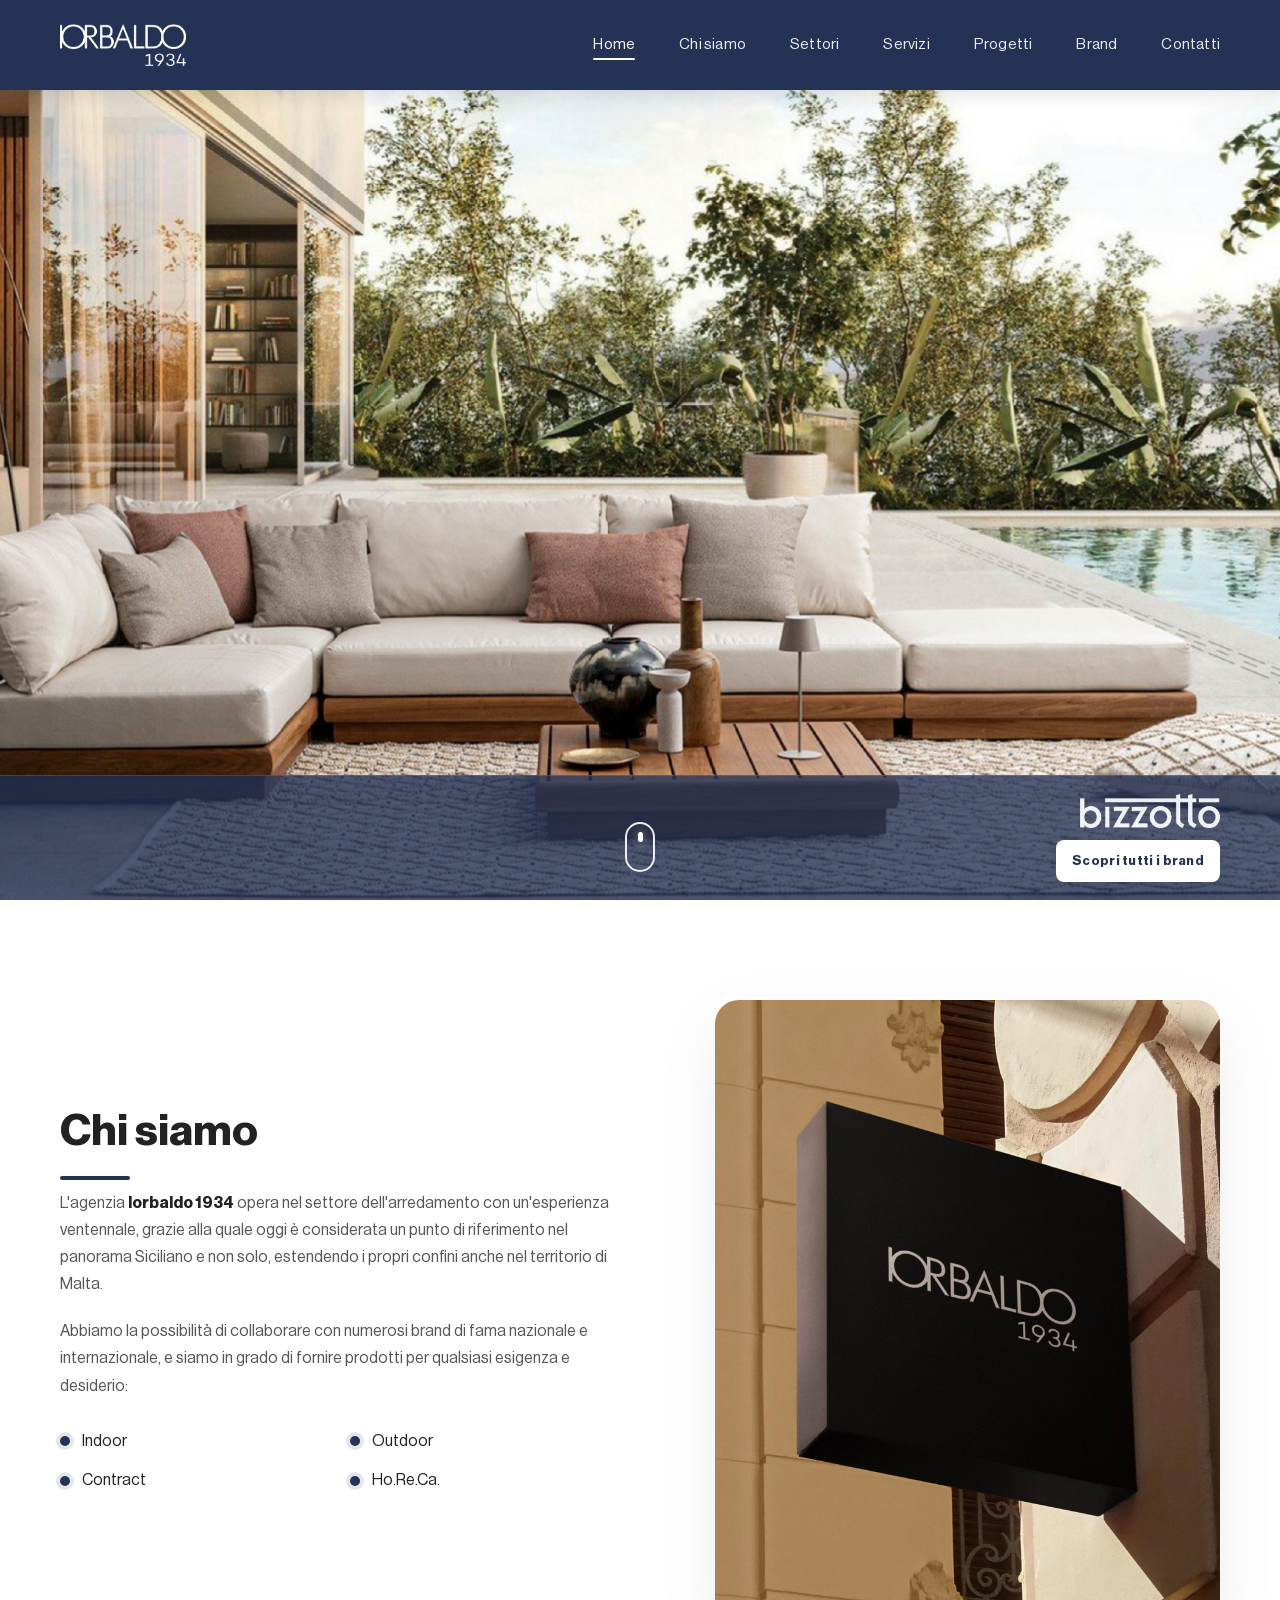
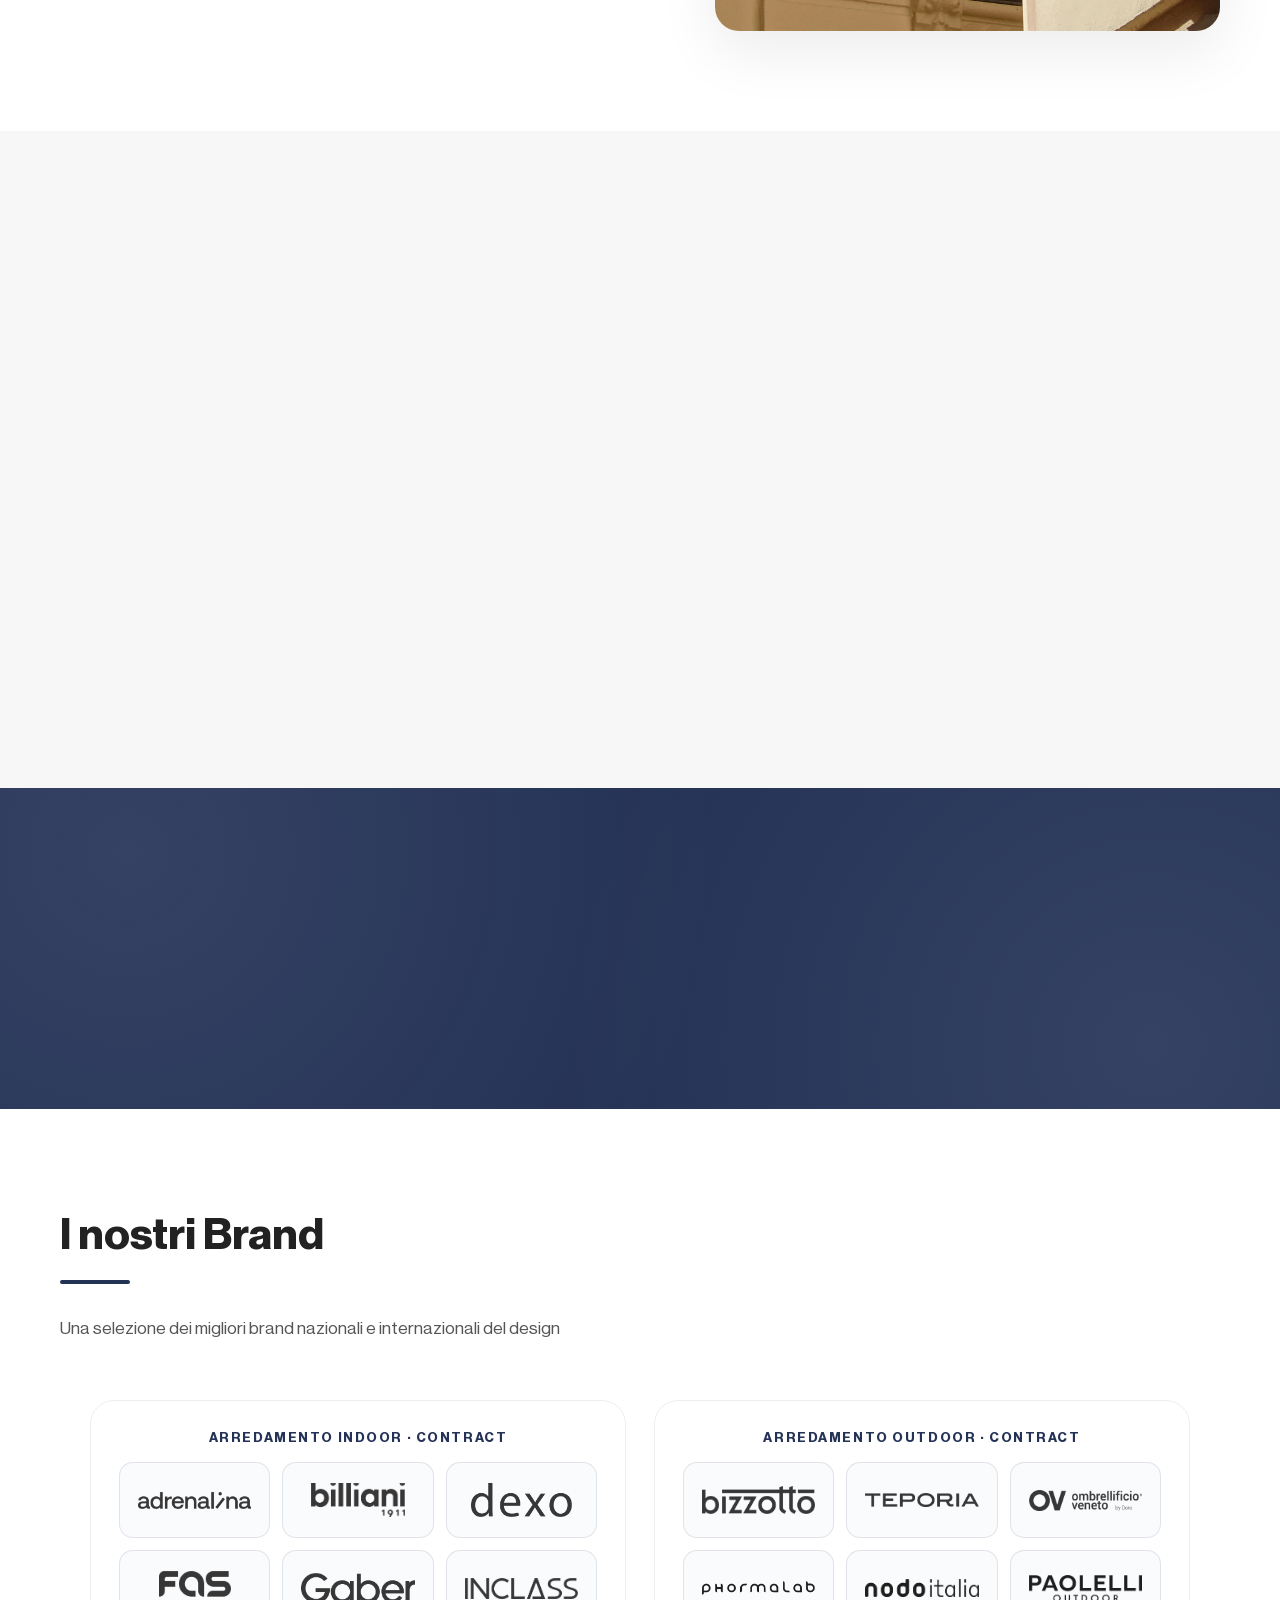
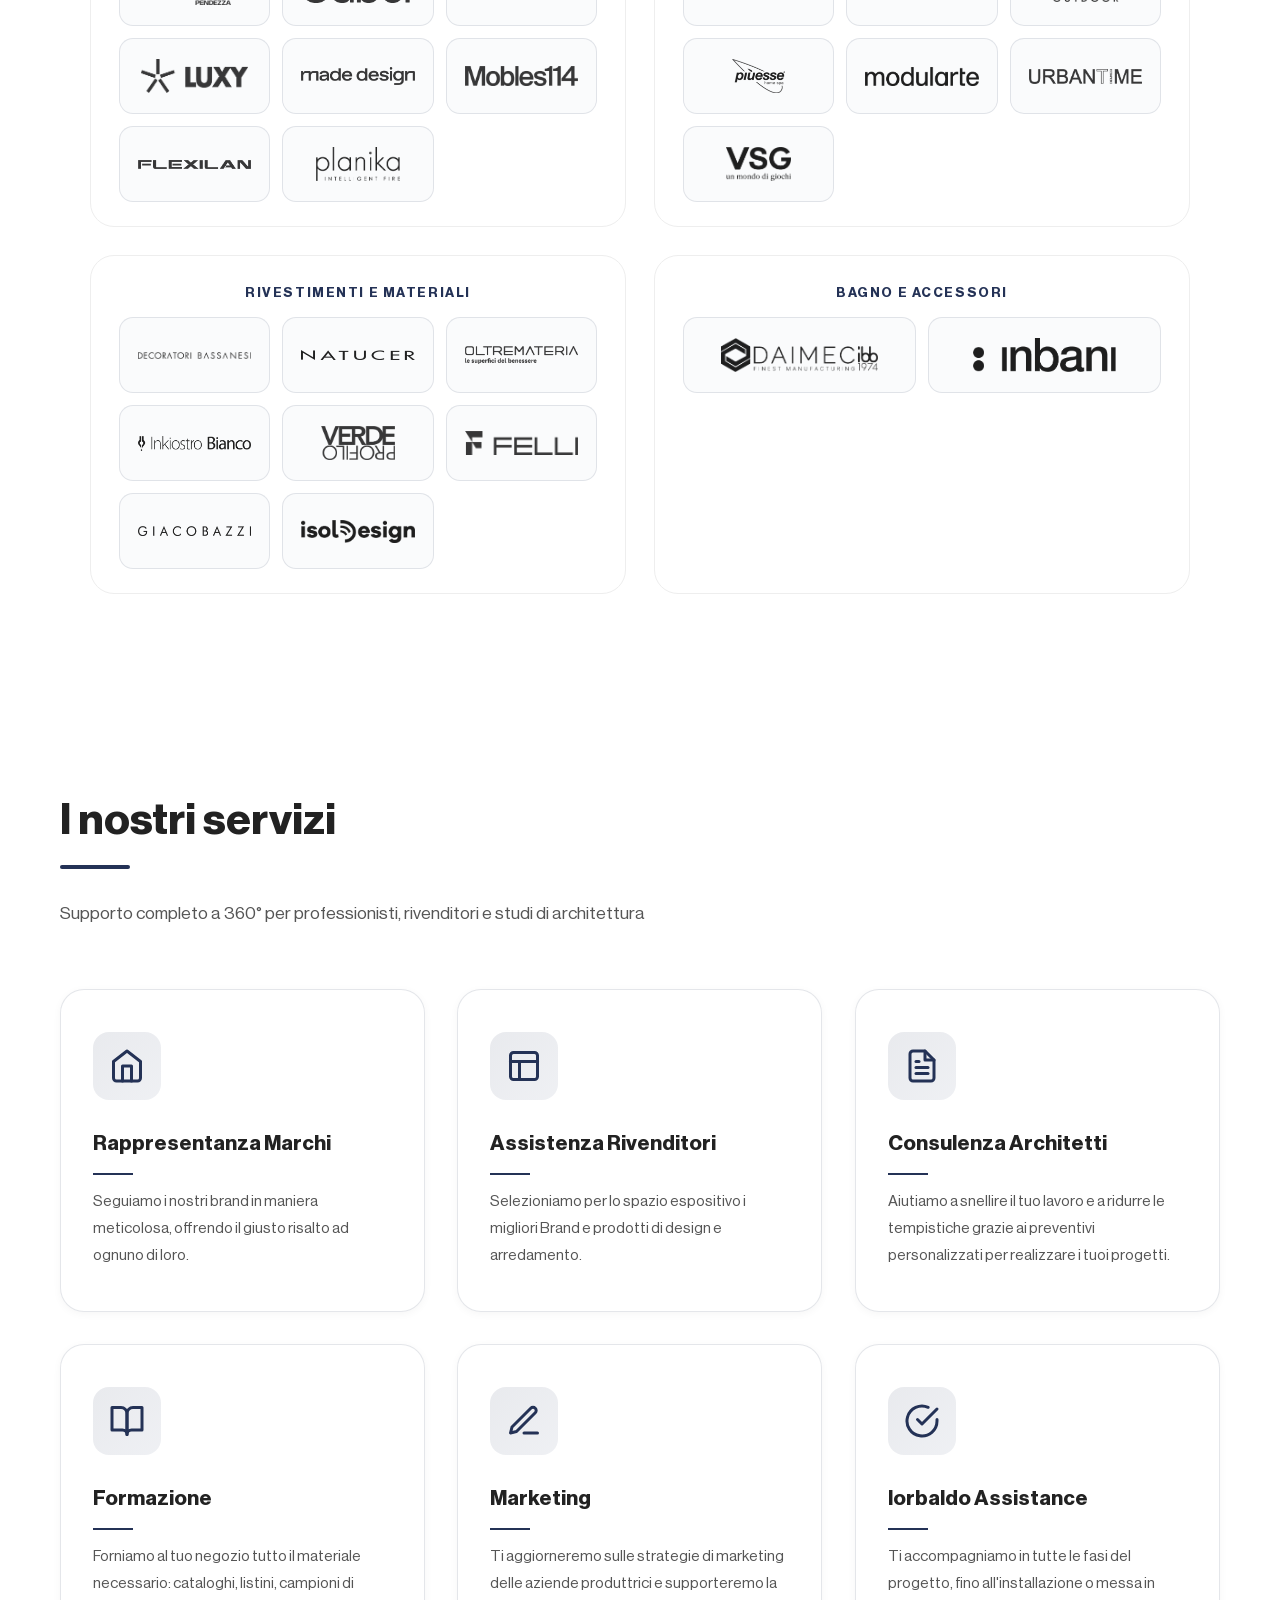
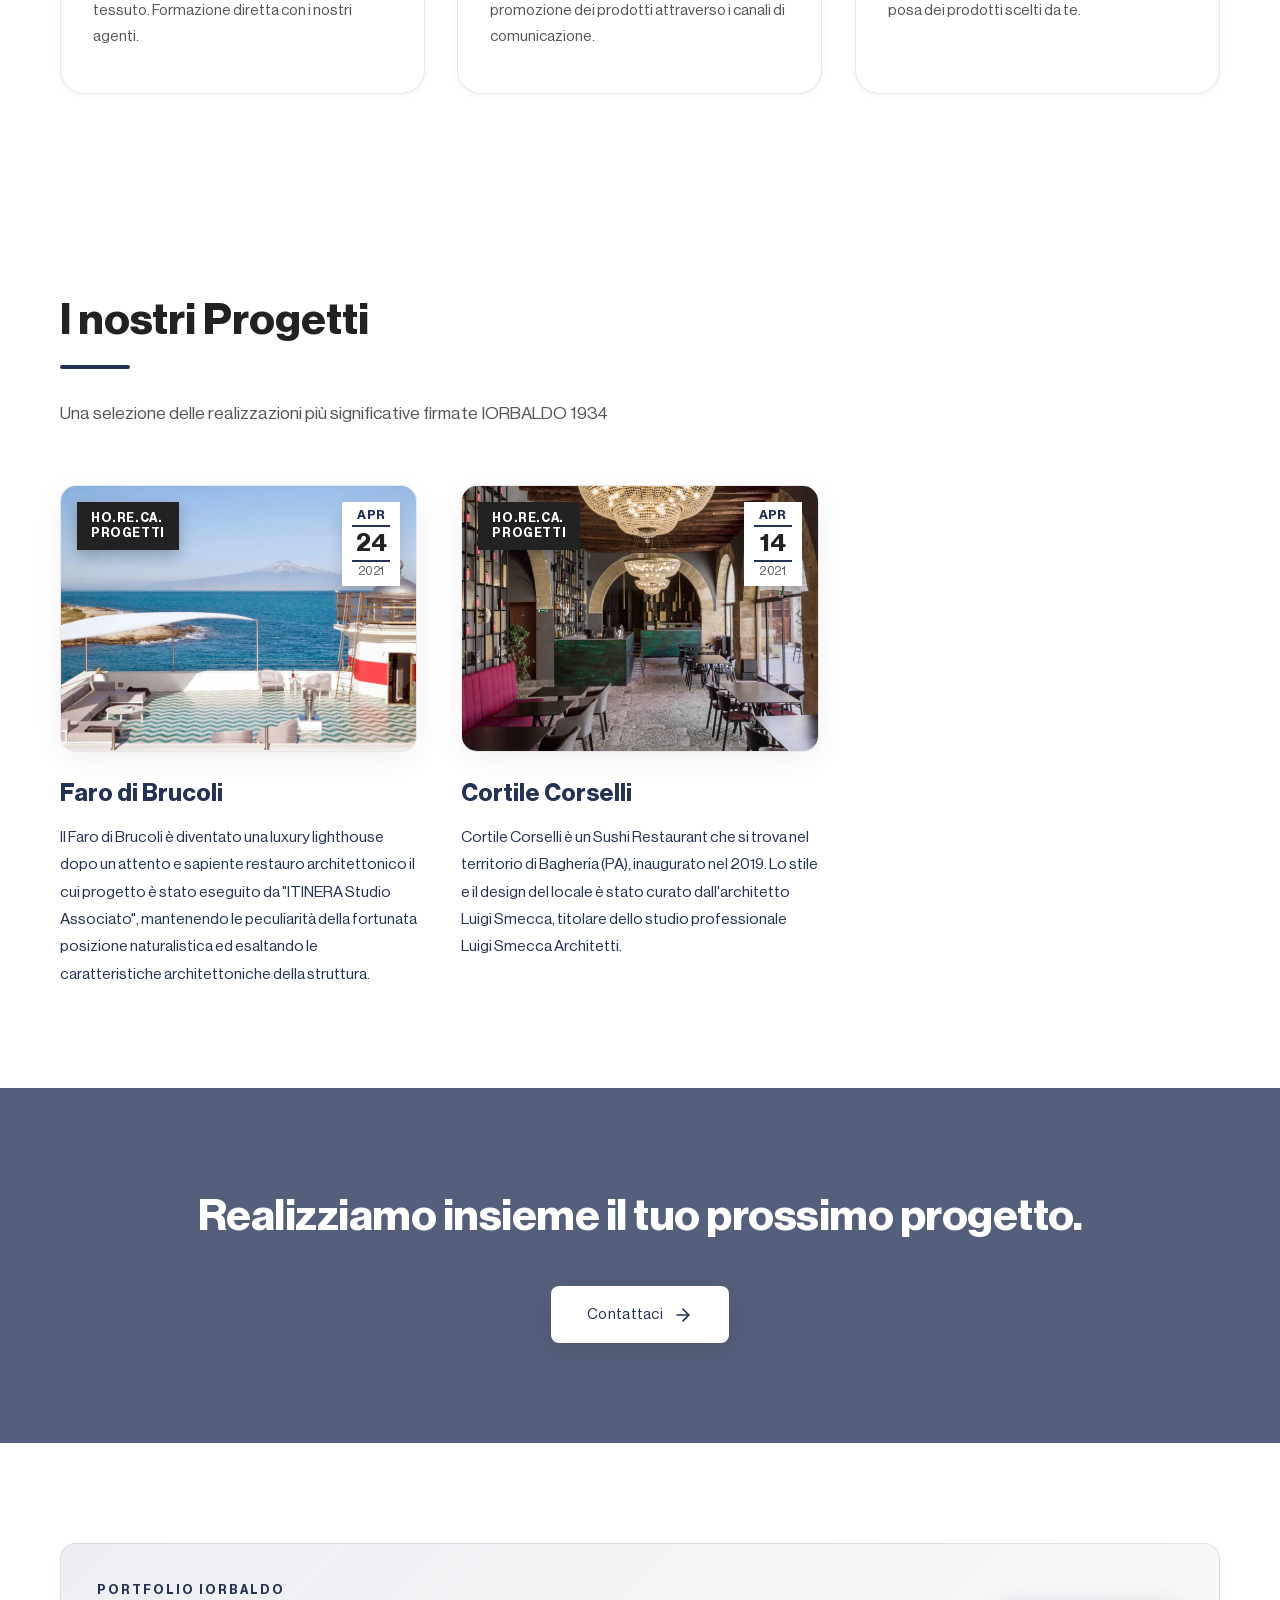
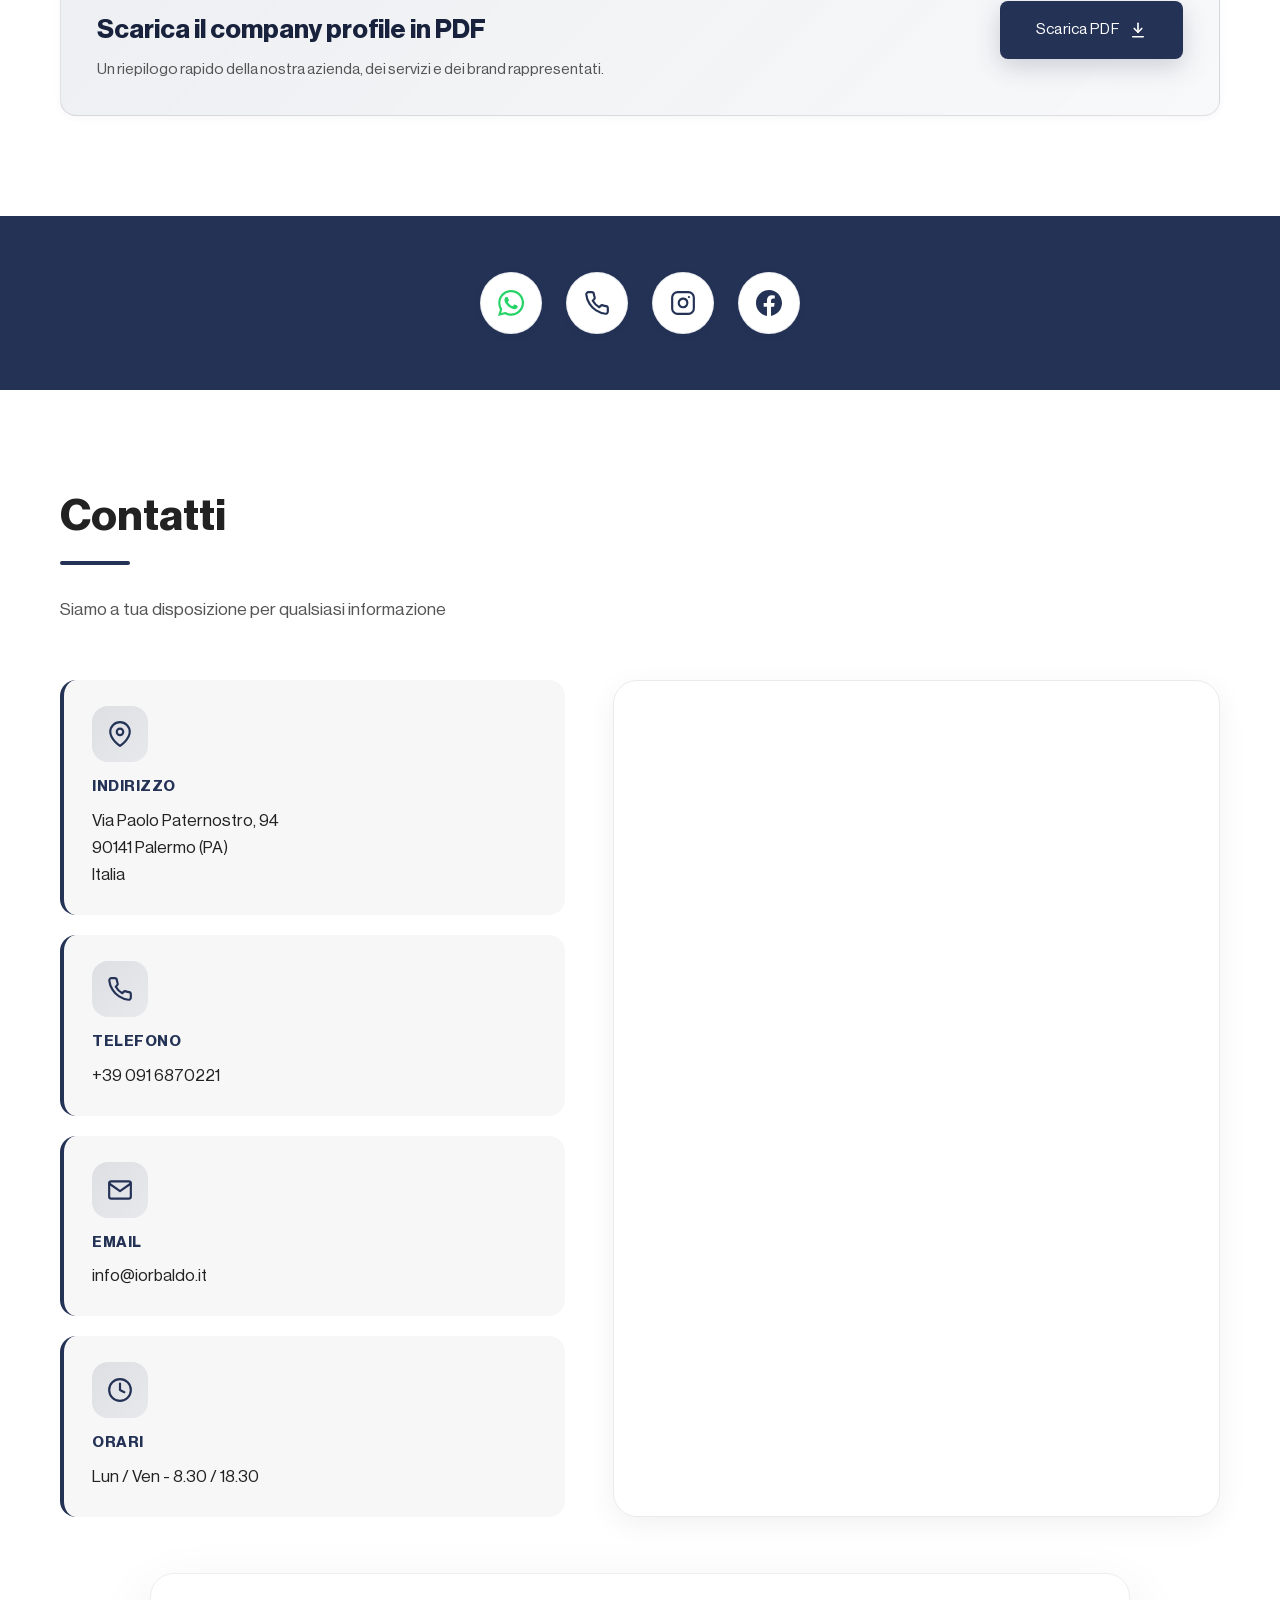
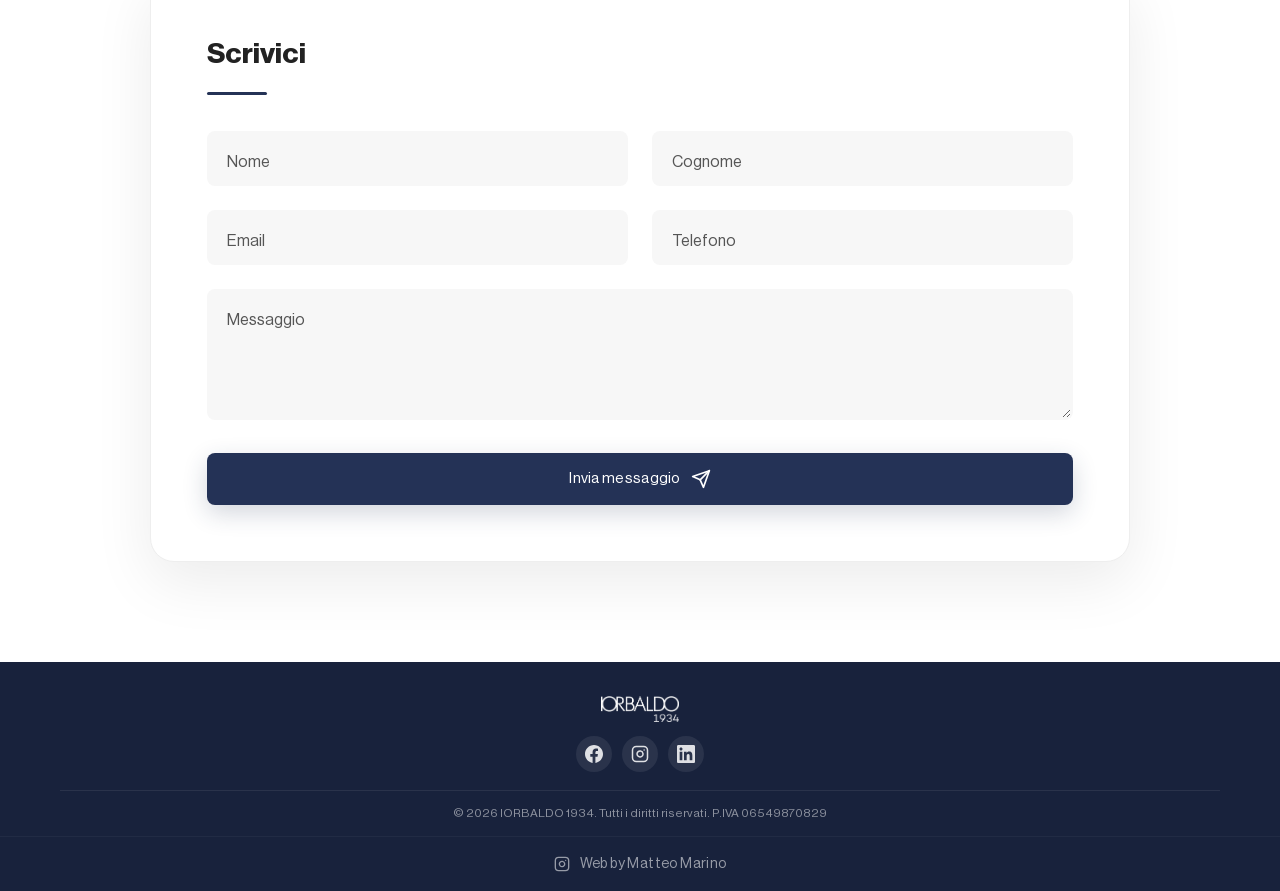
==== commit 996e0ddd: "1.1.8" ====
--- a/index.html
+++ b/index.html
@@ -504,7 +504,7 @@
     <section class="social-bar">
         <div class="container">
             <div class="social-bar-inner reveal">
-                <a href="https://wa.me/390916870221" class="social-bar-link whatsapp" aria-label="WhatsApp Iorbaldo">
+                <a href="https://wa.me/390916870221" class="social-bar-link whatsapp" aria-label="WhatsApp Iorbaldo" target="_blank" rel="noopener noreferrer">
                     <svg viewBox="0 0 24 24" fill="currentColor" aria-hidden="true">
                         <path d="M20.52 3.48A11.8 11.8 0 0 0 12.13 0C5.57 0 .24 5.33.24 11.89c0 2.1.55 4.15 1.6 5.95L0 24l6.35-1.66a11.88 11.88 0 0 0 5.78 1.48h.01c6.56 0 11.89-5.33 11.89-11.89 0-3.18-1.24-6.17-3.51-8.45Zm-8.39 18.32h-.01a9.9 9.9 0 0 1-5.05-1.39l-.36-.21-3.77.99 1.01-3.67-.24-.37a9.84 9.84 0 0 1-1.52-5.27c0-5.45 4.44-9.89 9.9-9.89 2.64 0 5.11 1.03 6.98 2.91a9.8 9.8 0 0 1 2.9 6.98c0 5.46-4.44 9.9-9.89 9.9Zm5.43-7.42c-.3-.15-1.78-.88-2.06-.98-.28-.1-.48-.15-.68.15-.2.3-.78.98-.96 1.18-.17.2-.35.23-.65.08-.3-.15-1.25-.46-2.39-1.47-.88-.78-1.48-1.74-1.65-2.04-.17-.3-.02-.46.13-.61.14-.14.3-.35.45-.53.15-.17.2-.3.3-.5.1-.2.05-.38-.03-.53-.07-.15-.68-1.63-.94-2.23-.25-.6-.5-.51-.68-.52h-.58c-.2 0-.53.08-.8.38-.28.3-1.06 1.03-1.06 2.5s1.09 2.9 1.24 3.1c.15.2 2.13 3.25 5.15 4.56.72.31 1.28.5 1.72.64.72.23 1.37.2 1.88.12.57-.08 1.78-.73 2.03-1.44.25-.7.25-1.3.18-1.43-.08-.13-.28-.2-.58-.35Z"/>
                     </svg>
@@ -516,7 +516,7 @@
                     </svg>
                     <span class="social-bar-tooltip">+39 091 687 0221</span>
                 </a>
-                <a href="#" class="social-bar-link instagram" aria-label="Profilo Instagram">
+                <a href="https://www.instagram.com/iorbaldo1934?igsh=MWw1bjVmcWhidGc3eg%3D%3D&utm_source=qr" class="social-bar-link instagram" aria-label="Profilo Instagram" target="_blank" rel="noopener noreferrer">
                     <svg viewBox="0 0 24 24" fill="none" stroke="currentColor" stroke-width="2" stroke-linecap="round" stroke-linejoin="round" aria-hidden="true">
                         <rect x="2" y="2" width="20" height="20" rx="5" ry="5"/>
                         <path d="M16 11.37A4 4 0 1 1 12.63 8 4 4 0 0 1 16 11.37z"/>
@@ -524,7 +524,7 @@
                     </svg>
                     <span class="social-bar-tooltip">Instagram</span>
                 </a>
-                <a href="#" class="social-bar-link facebook" aria-label="Pagina Facebook">
+                <a href="https://www.facebook.com/100064039034545/" class="social-bar-link facebook" aria-label="Pagina Facebook" target="_blank" rel="noopener noreferrer">
                     <svg viewBox="0 0 24 24" fill="currentColor" aria-hidden="true">
                         <path d="M24 12.073c0-6.627-5.373-12-12-12s-12 5.373-12 12c0 5.99 4.388 10.954 10.125 11.854v-8.385H7.078v-3.47h3.047V9.43c0-3.007 1.792-4.669 4.533-4.669 1.312 0 2.686.235 2.686.235v2.953H15.83c-1.491 0-1.956.925-1.956 1.874v2.25h3.328l-.532 3.47h-2.796v8.385C19.612 23.027 24 18.062 24 12.073z"/>
                     </svg>
@@ -657,12 +657,12 @@
                     <img src="Logo IORBALDO Bianco.png" alt="IORBALDO" class="footer-logo-image">
                 </a>
                 <div class="footer-social">
-                    <a href="#" aria-label="Facebook" class="social-link">
+                    <a href="https://www.facebook.com/100064039034545/" aria-label="Facebook" class="social-link" target="_blank" rel="noopener noreferrer">
                         <svg width="18" height="18" viewBox="0 0 24 24" fill="currentColor">
                             <path d="M24 12.073c0-6.627-5.373-12-12-12s-12 5.373-12 12c0 5.99 4.388 10.954 10.125 11.854v-8.385H7.078v-3.47h3.047V9.43c0-3.007 1.792-4.669 4.533-4.669 1.312 0 2.686.235 2.686.235v2.953H15.83c-1.491 0-1.956.925-1.956 1.874v2.25h3.328l-.532 3.47h-2.796v8.385C19.612 23.027 24 18.062 24 12.073z"/>
                         </svg>
                     </a>
-                    <a href="#" aria-label="Instagram" class="social-link">
+                    <a href="https://www.instagram.com/iorbaldo1934?igsh=MWw1bjVmcWhidGc3eg%3D%3D&utm_source=qr" aria-label="Instagram" class="social-link" target="_blank" rel="noopener noreferrer">
                         <svg width="18" height="18" viewBox="0 0 24 24" fill="none" stroke="currentColor" stroke-width="2" stroke-linecap="round" stroke-linejoin="round">
                             <rect x="2" y="2" width="20" height="20" rx="5" ry="5"></rect>
                             <path d="M16 11.37A4 4 0 1 1 12.63 8 4 4 0 0 1 16 11.37z"></path>
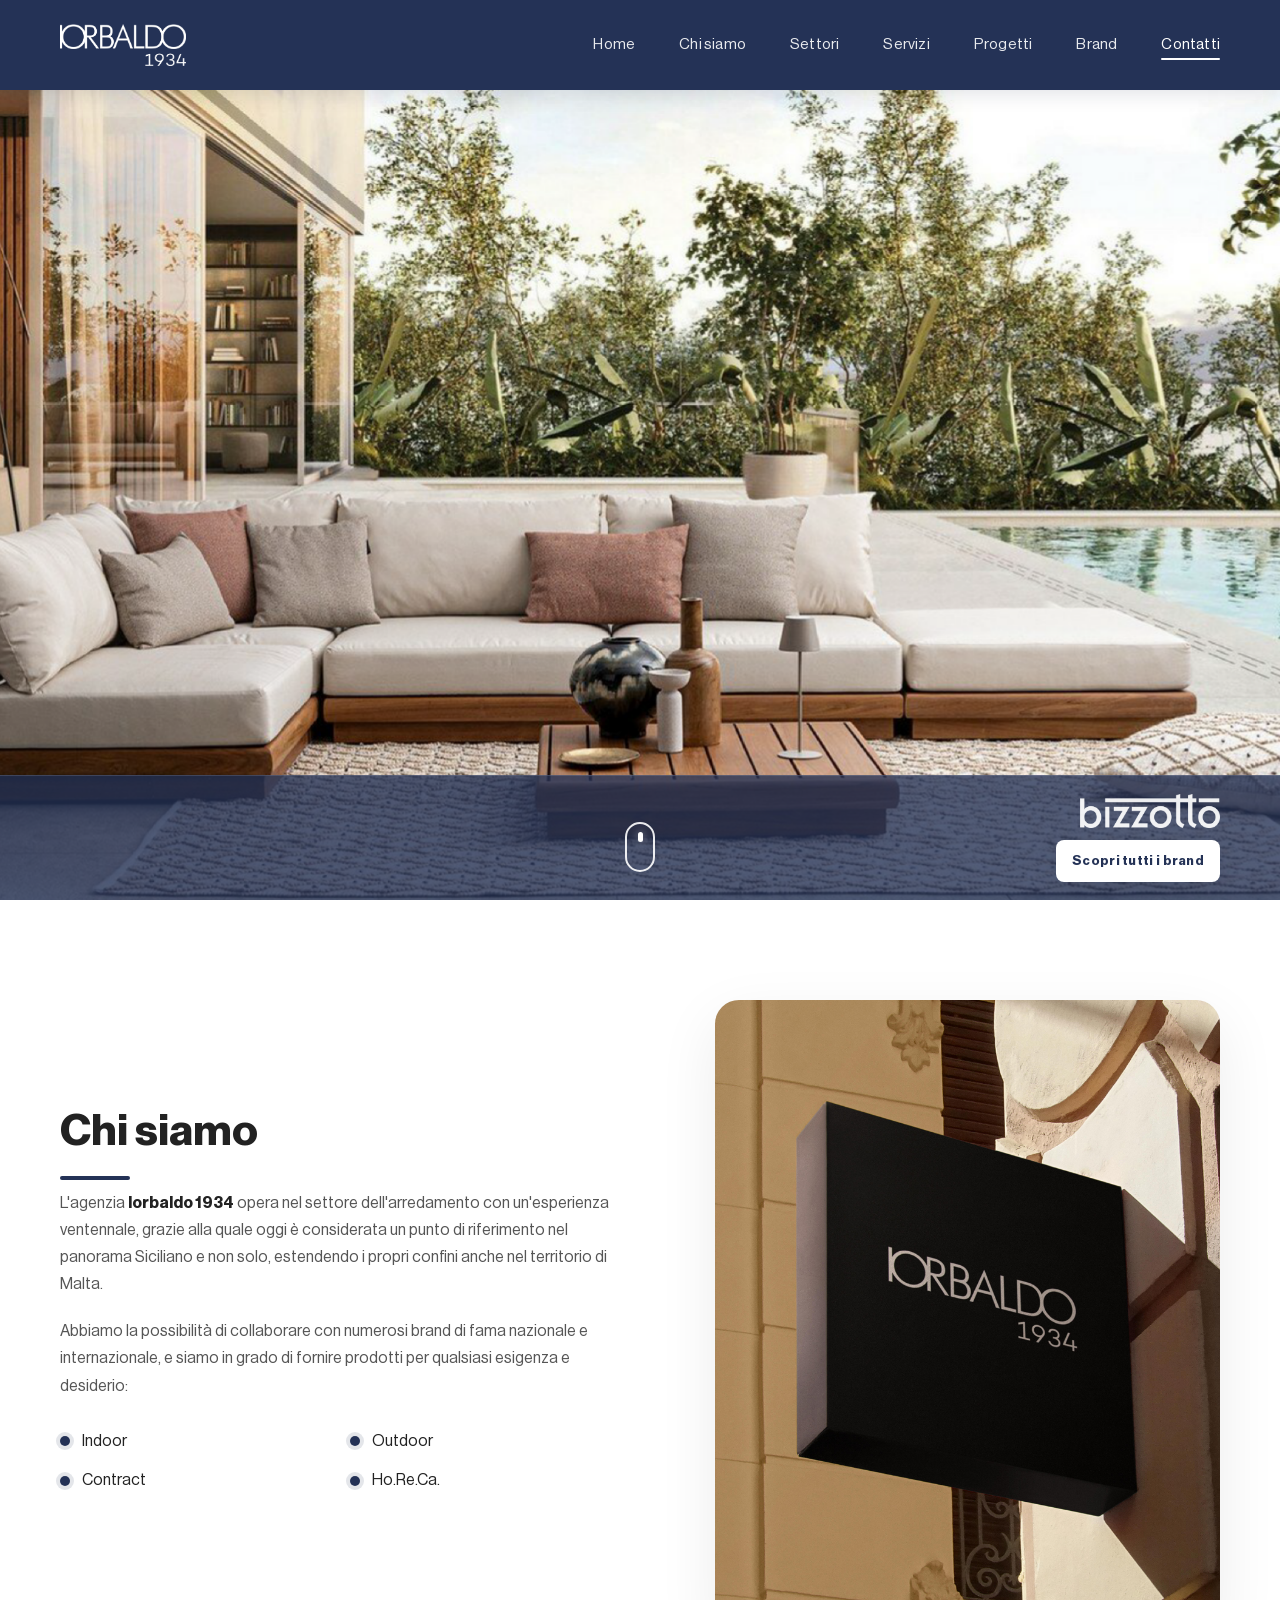
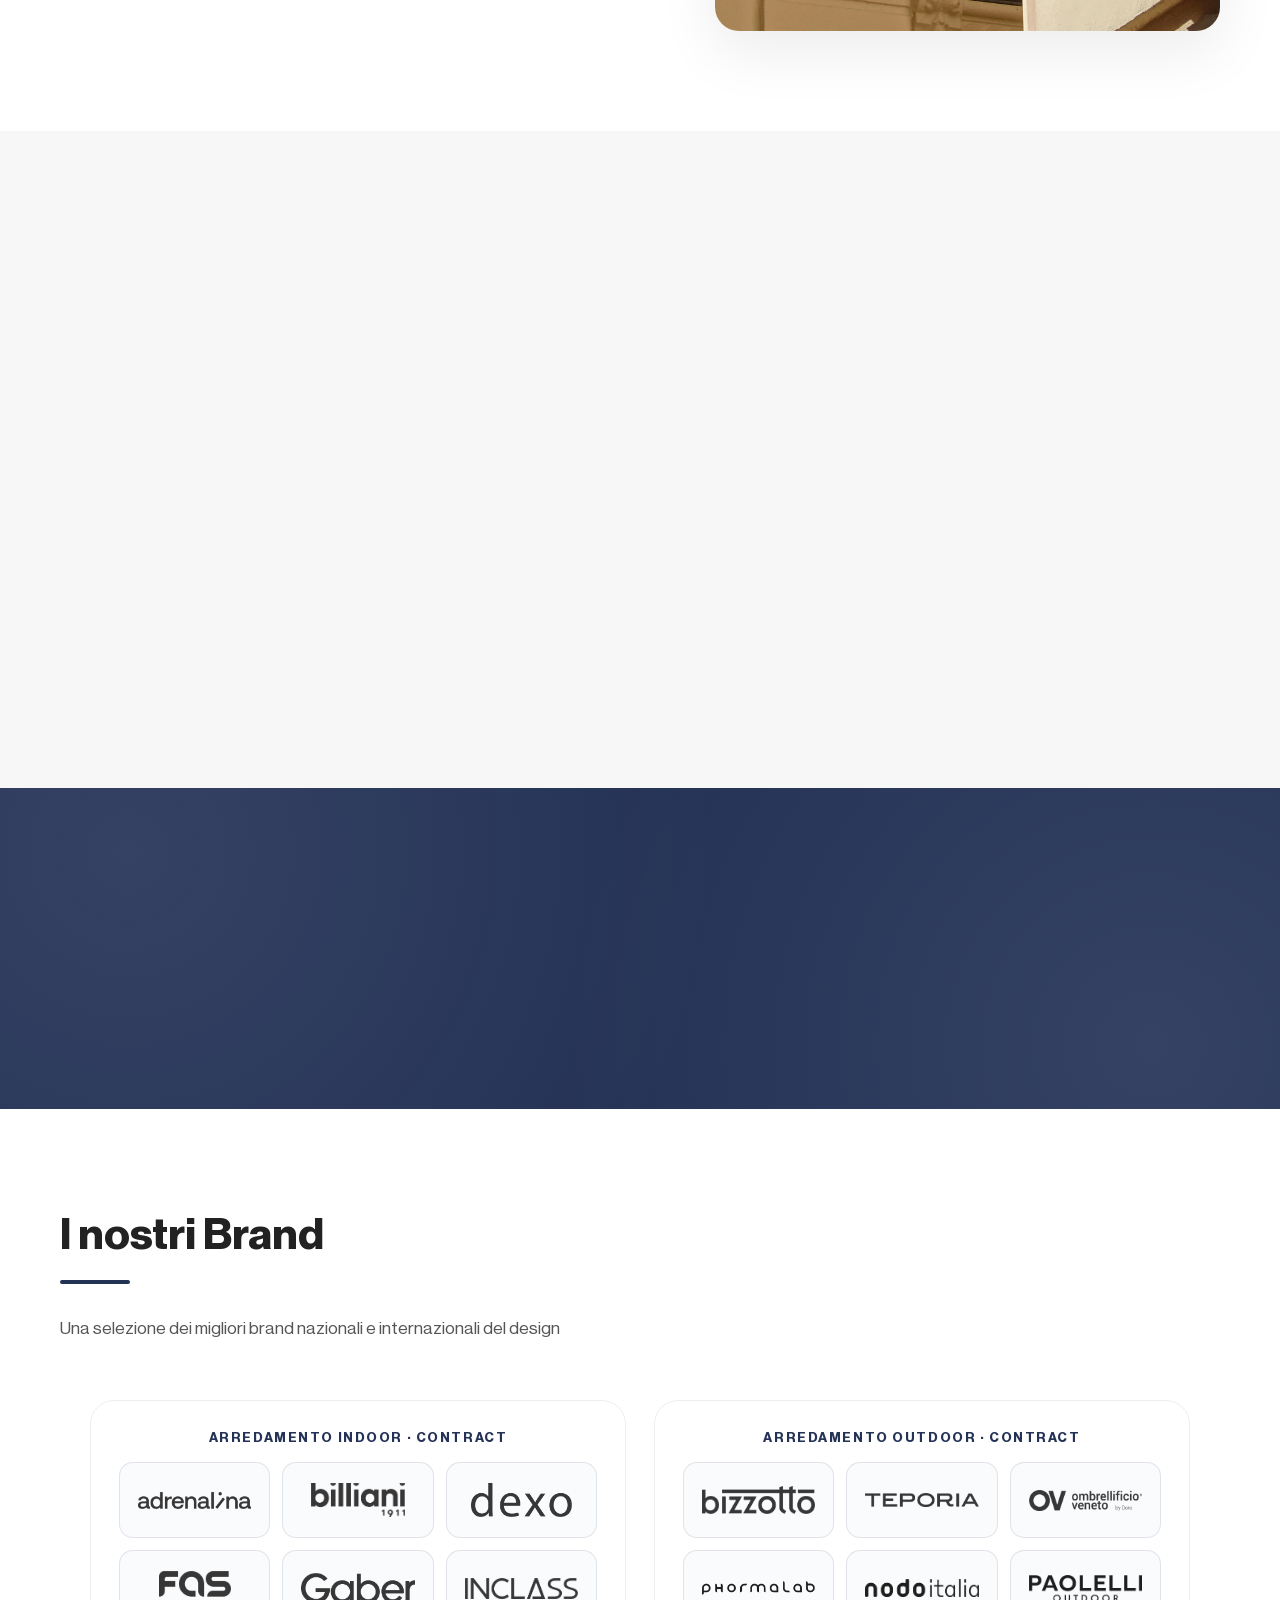
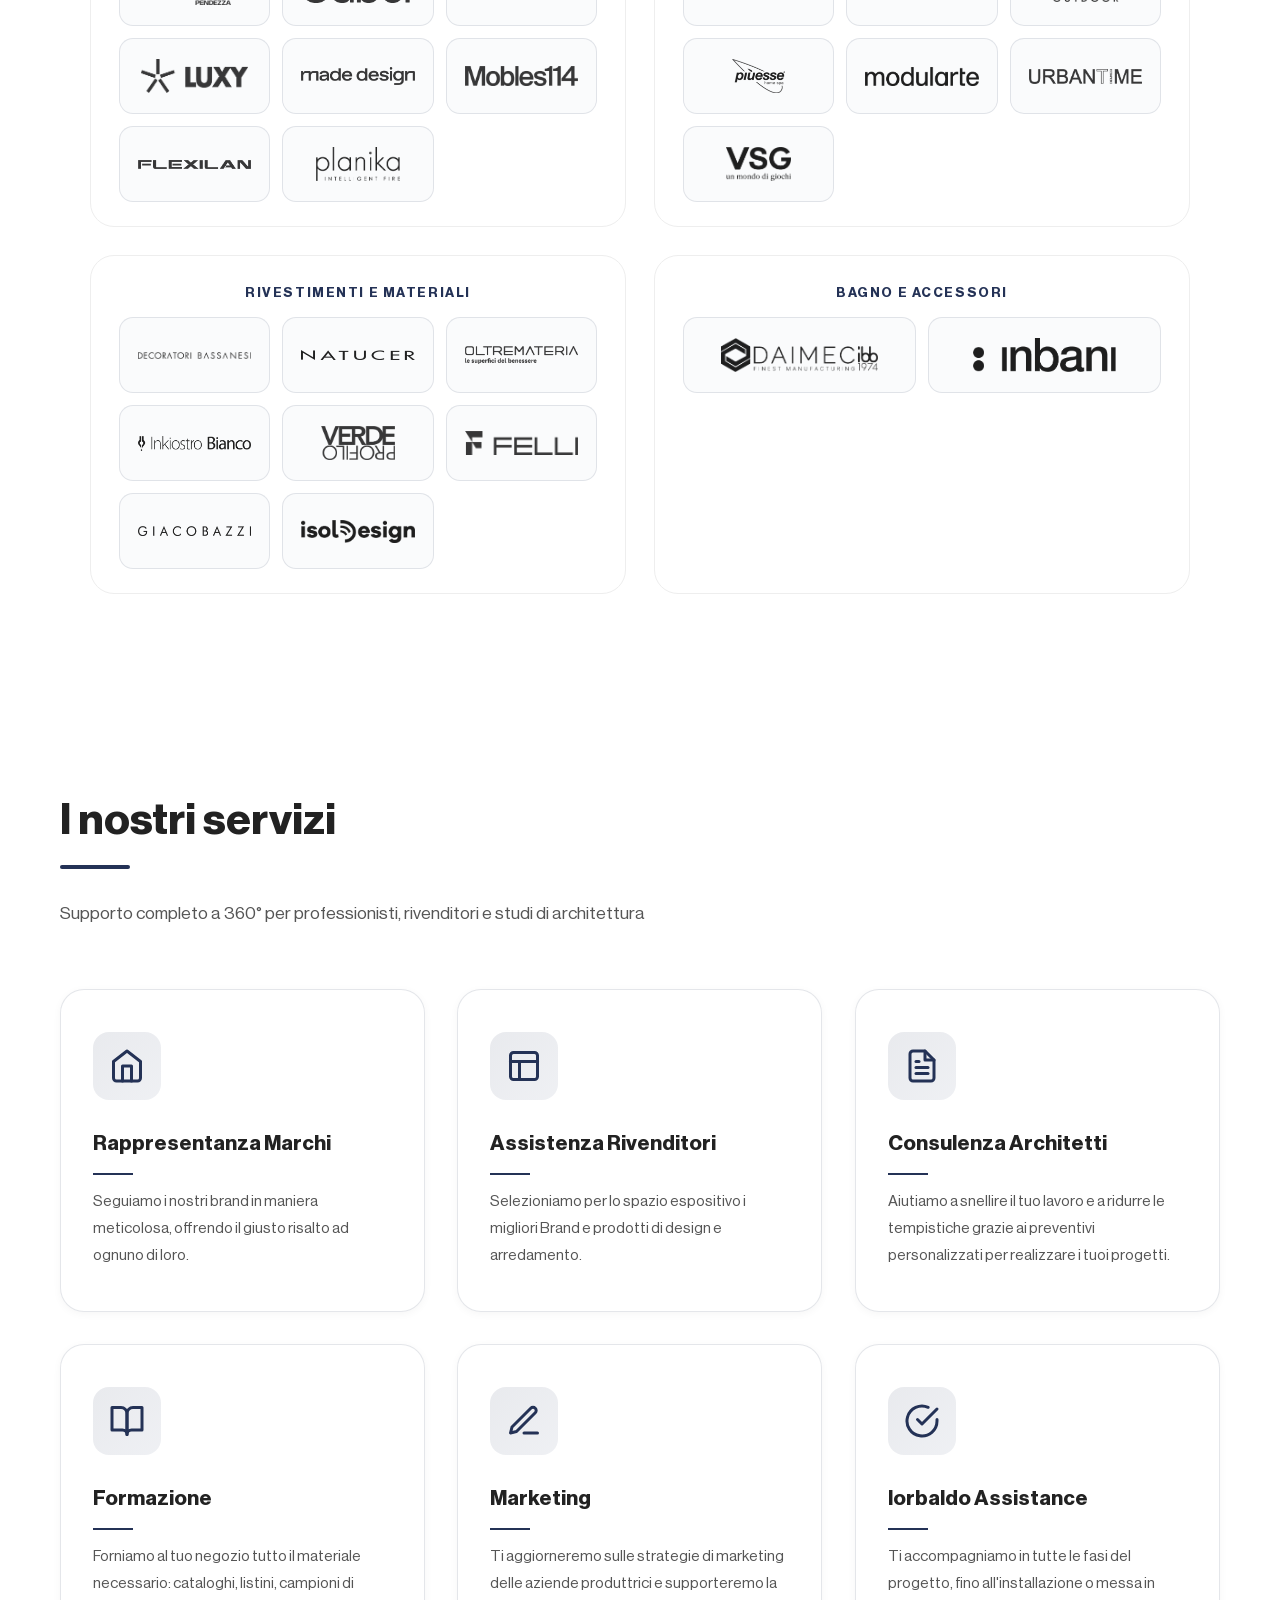
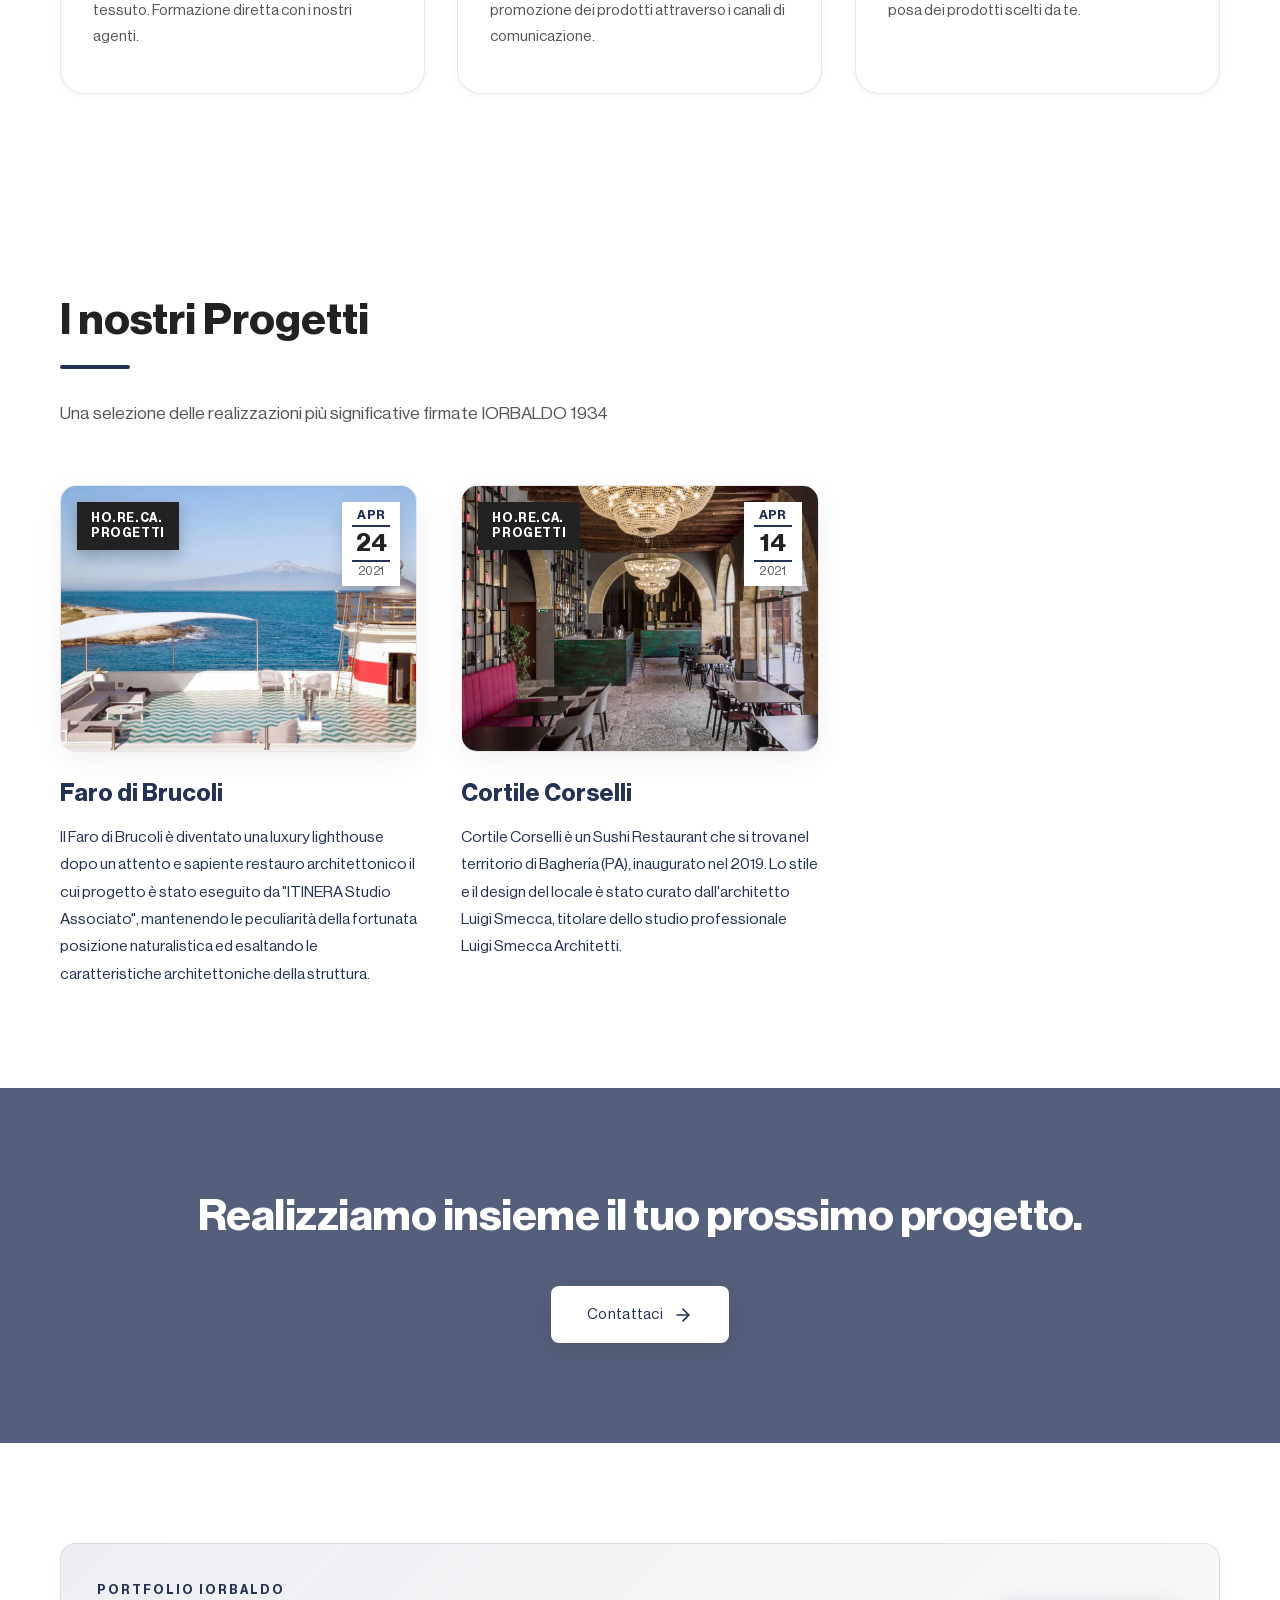
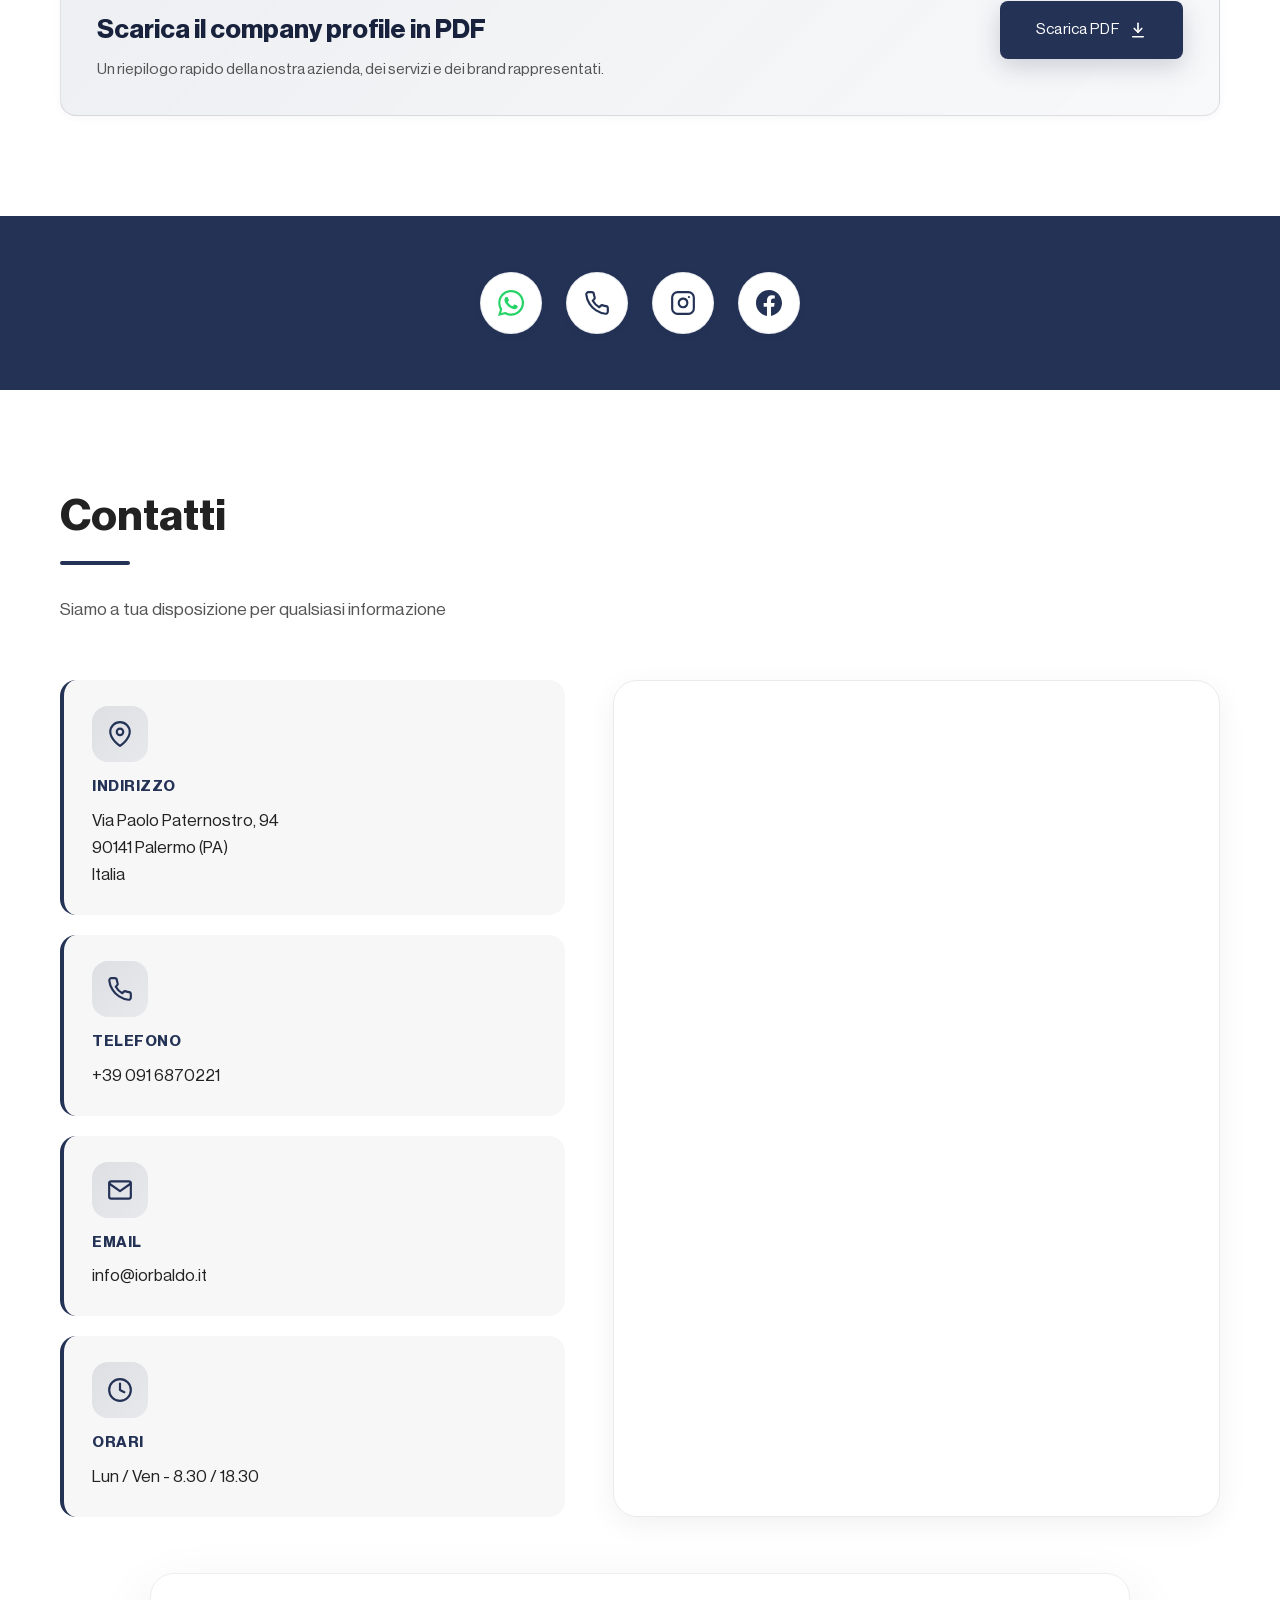
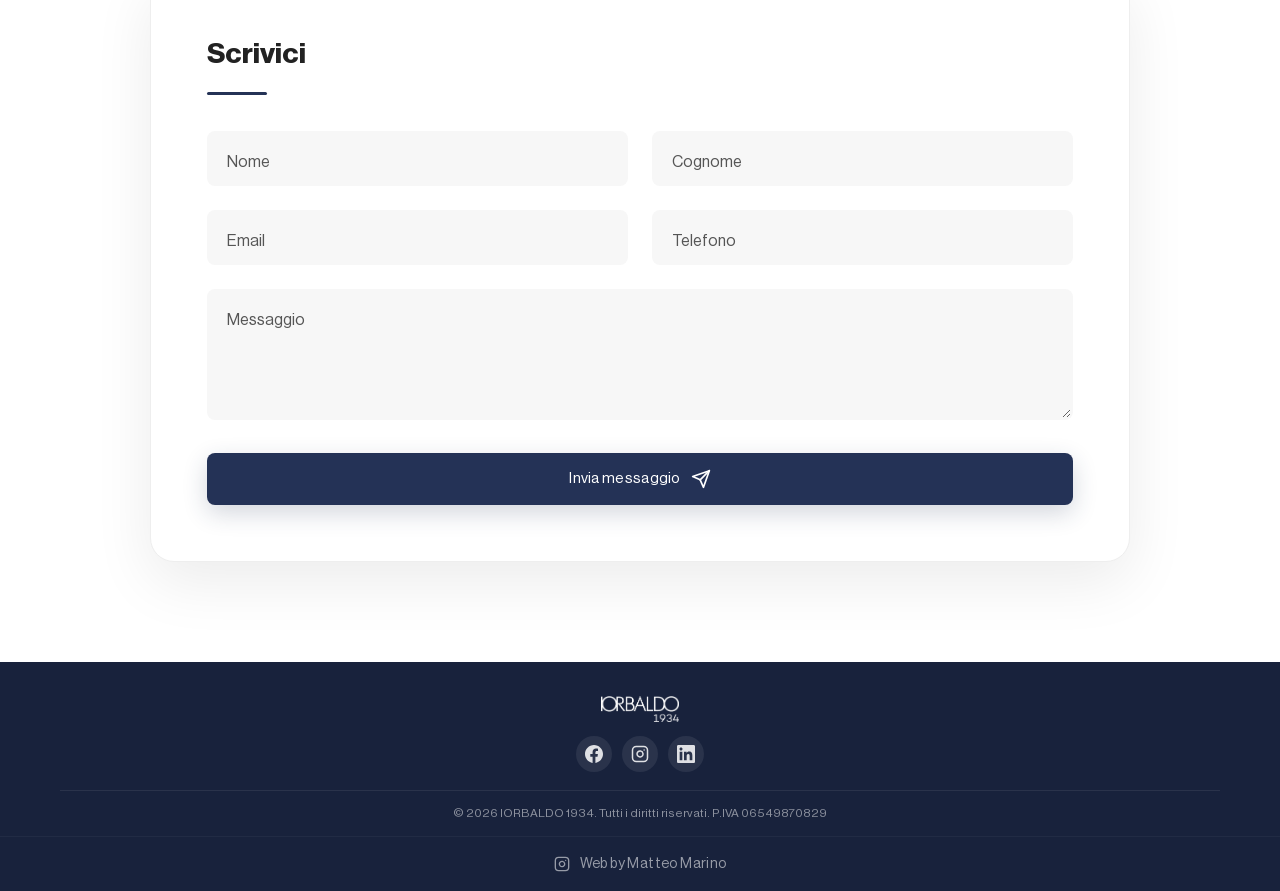
==== commit 0f438c33: "1.1.9" ====
--- a/index.html
+++ b/index.html
@@ -10,23 +10,48 @@
     <meta name="description" content="IORBALDO 1934: Agenzia di rappresentanza nel settore dell'arredamento. Soluzioni Indoor, Outdoor, Contract e Ho.Re.Ca. Operiamo in Sicilia e Malta con oltre 100 brand premium.">
     <meta name="keywords" content="arredamento Sicilia, rappresentanza arredamento, indoor furniture, outdoor furniture, contract furniture, horeca furniture, Malta arredamento, Iorbaldo 1934, design italiano, arredamento premium">
     <meta name="author" content="IORBALDO 1934">
-    <meta name="robots" content="index, follow">
+    <meta name="robots" content="index, follow, max-image-preview:large, max-snippet:-1, max-video-preview:-1">
+    <link rel="canonical" href="https://www.iorbaldo.it/">
+    <link rel="alternate" hreflang="it-IT" href="https://www.iorbaldo.it/">
     
     <!-- Open Graph -->
     <meta property="og:title" content="IORBALDO 1934 | Agenzia di Rappresentanza Arredamento">
     <meta property="og:description" content="Da oltre vent'anni affianchiamo aziende e professionisti offrendo soluzioni d'arredo Indoor, Outdoor, Contract e Ho.Re.Ca.">
     <meta property="og:type" content="website">
-    <meta property="og:url" content="https://www.iorbaldo.it">
-    <meta property="og:image" content="https://images.unsplash.com/photo-1618221195710-dd6b41faaea6?w=1200&h=630&fit=crop">
+    <meta property="og:url" content="https://www.iorbaldo.it/">
+    <meta property="og:site_name" content="IORBALDO 1934">
+    <meta property="og:locale" content="it_IT">
+    <meta property="og:image" content="https://www.iorbaldo.it/fotohero/BIZZOTTO.png">
+    <meta property="og:image:alt" content="IORBALDO 1934 - Agenzia di rappresentanza arredamento">
+
+    <meta name="twitter:card" content="summary_large_image">
+    <meta name="twitter:title" content="IORBALDO 1934 | Agenzia di Rappresentanza Arredamento">
+    <meta name="twitter:description" content="Da oltre vent'anni affianchiamo aziende e professionisti offrendo soluzioni d'arredo Indoor, Outdoor, Contract e Ho.Re.Ca.">
+    <meta name="twitter:image" content="https://www.iorbaldo.it/fotohero/BIZZOTTO.png">
     
     <!-- Favicon -->
-    <link rel="icon" type="image/png" href="favicon.png">
+    <link rel="icon" type="image/png" sizes="32x32" href="favicon.png">
+    <link rel="icon" type="image/png" sizes="16x16" href="favicon.png">
     <link rel="shortcut icon" href="favicon.ico">
     <link rel="apple-touch-icon" href="favicon.png">
     <meta name="theme-color" content="#243256">
     
     <!-- CSS -->
     <link rel="stylesheet" href="style.css">
+    <script type="application/ld+json">
+        {
+            "@context": "https://schema.org",
+            "@type": "Organization",
+            "name": "IORBALDO 1934",
+            "url": "https://www.iorbaldo.it/",
+            "logo": "https://www.iorbaldo.it/Logo%20IORBALDO%20Bianco.png",
+            "sameAs": [
+                "https://www.facebook.com/100064039034545/",
+                "https://www.instagram.com/iorbaldo1934?igsh=MWw1bjVmcWhidGc3eg%3D%3D&utm_source=qr"
+            ],
+            "telephone": "+39 091 687 0221"
+        }
+    </script>
 </head>
 <body>
 
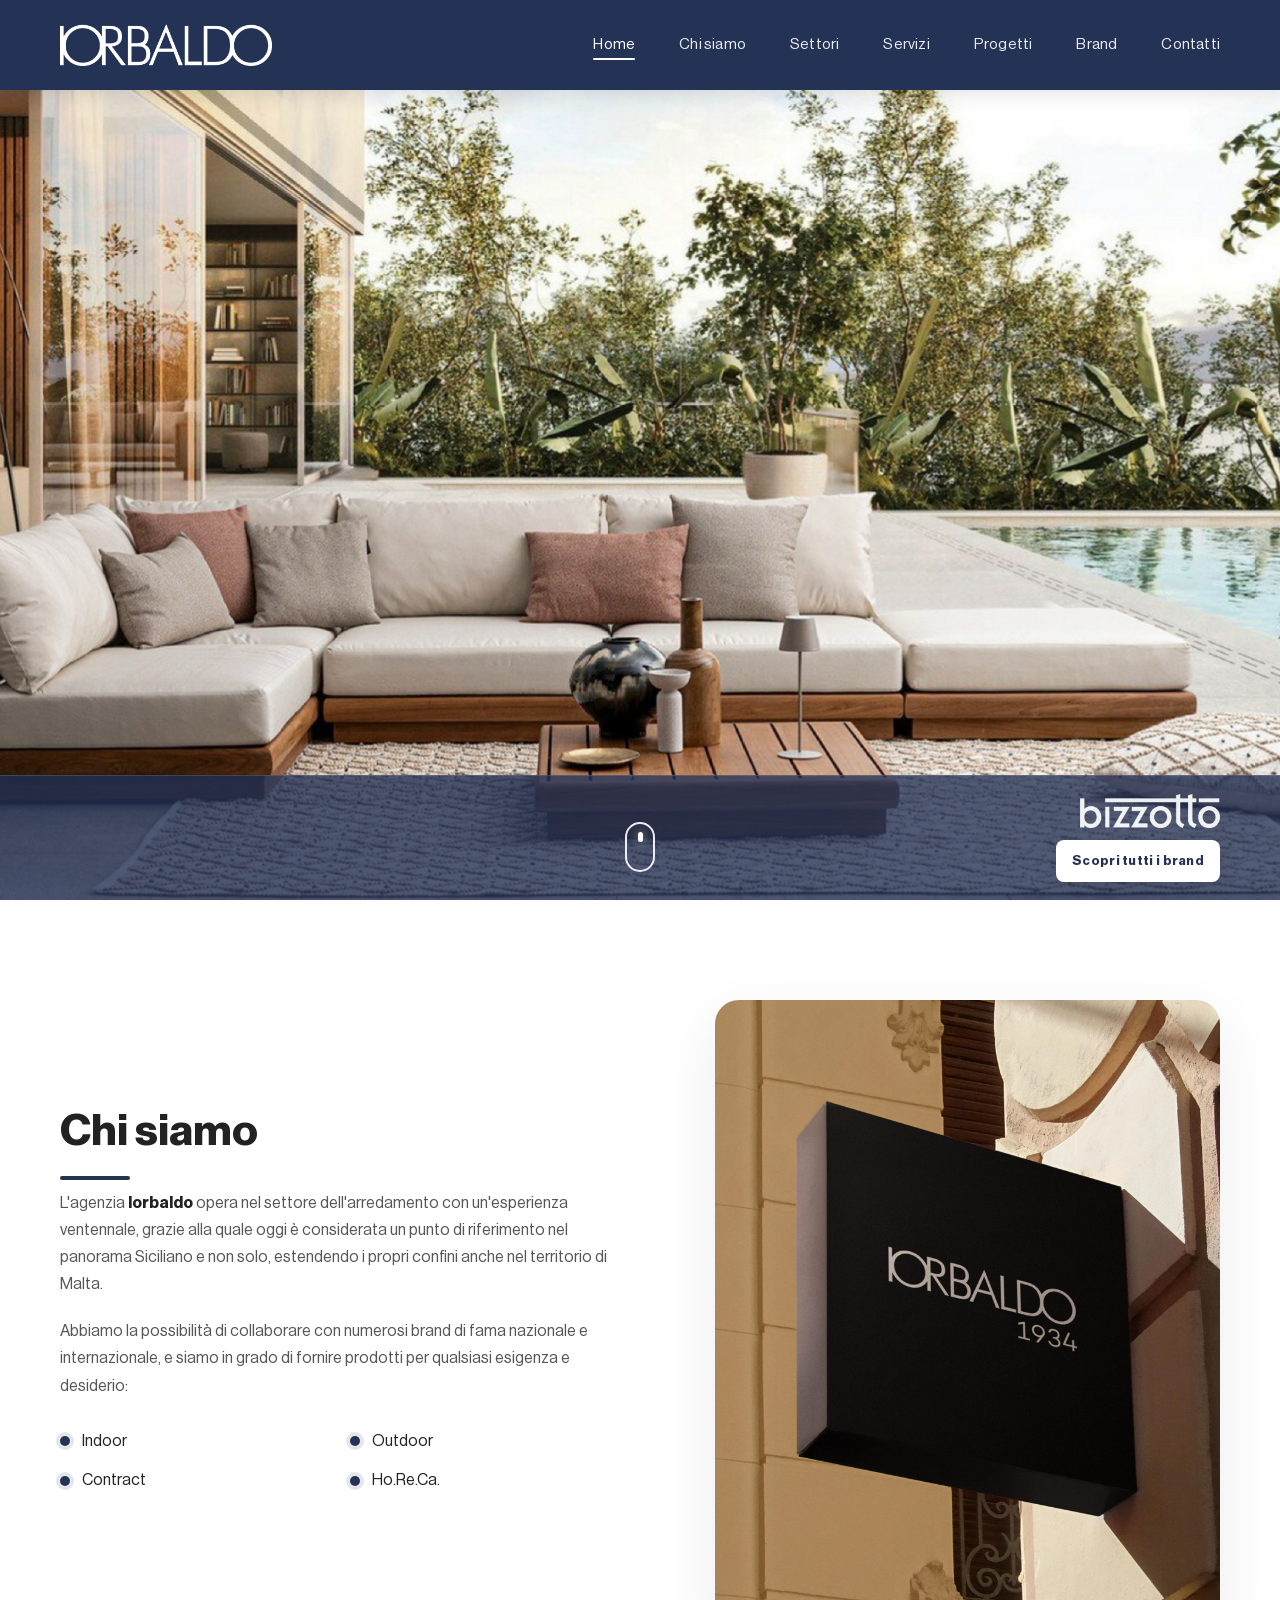
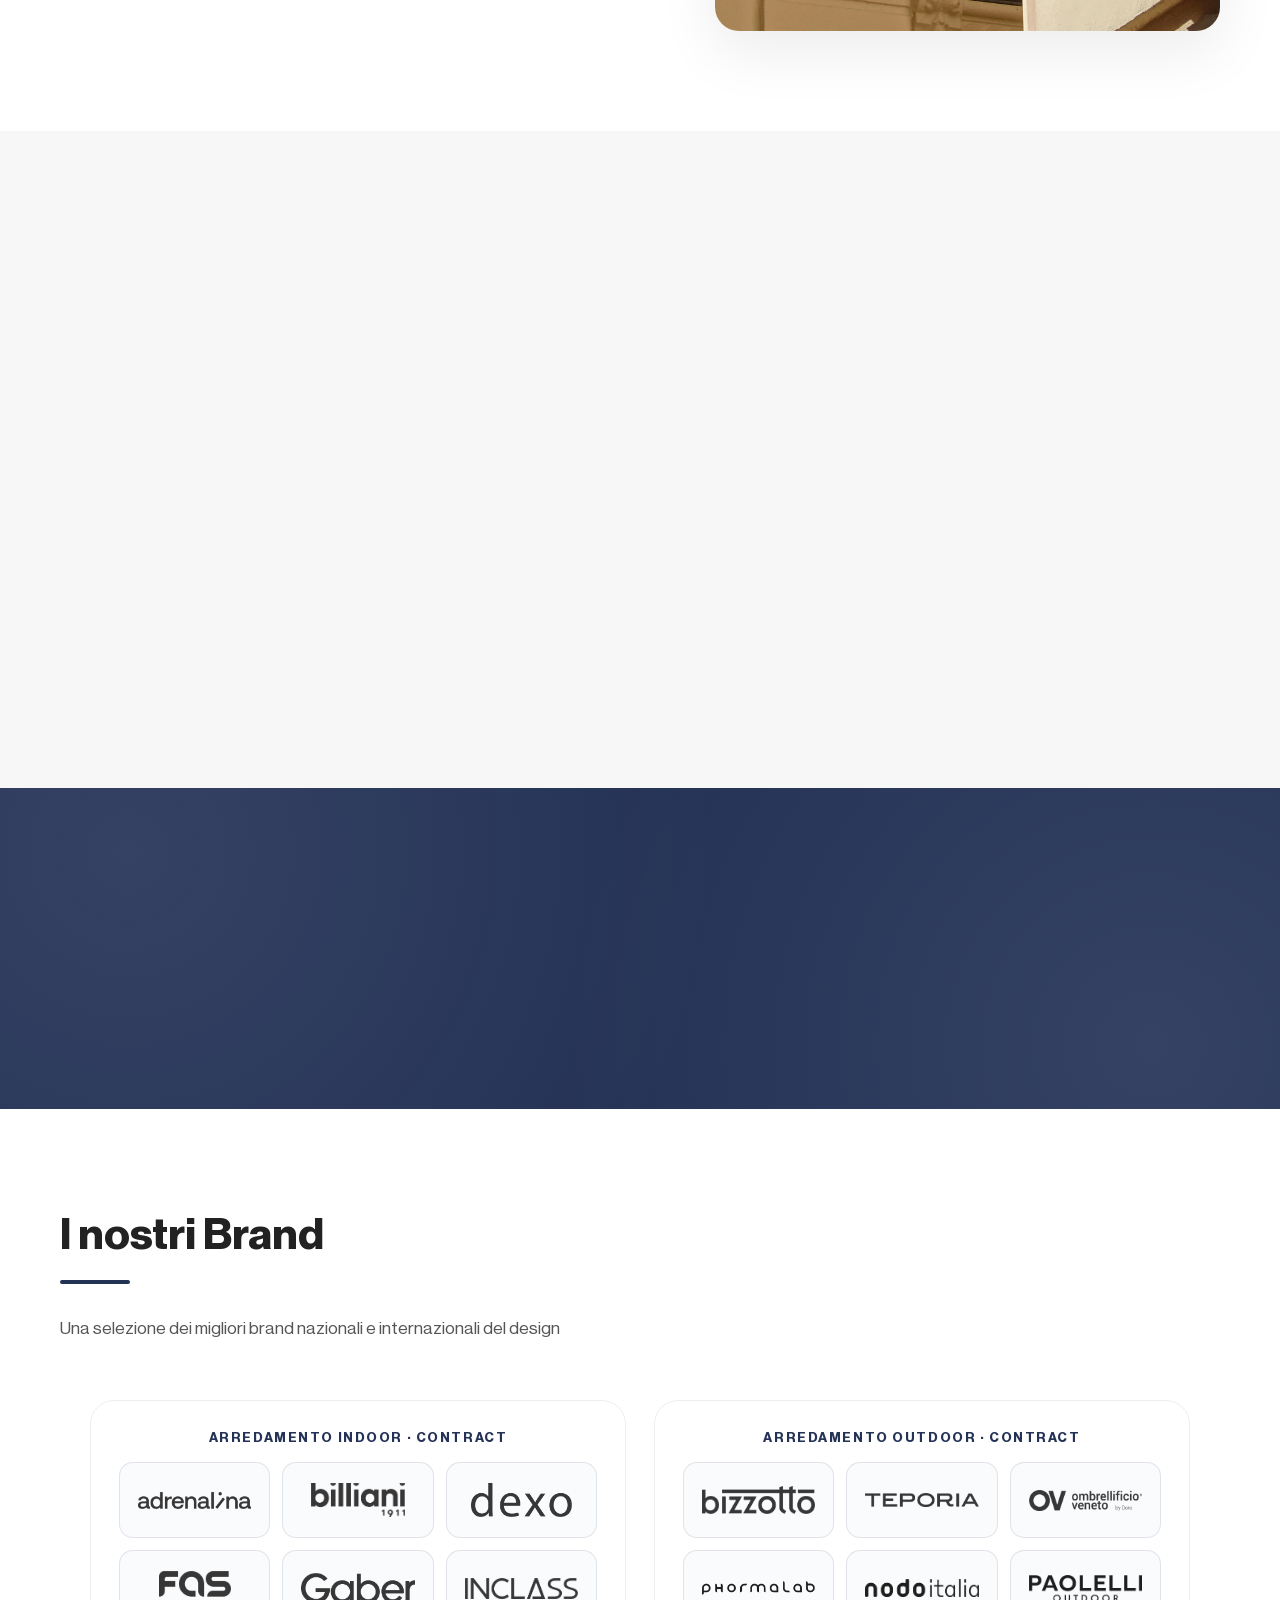
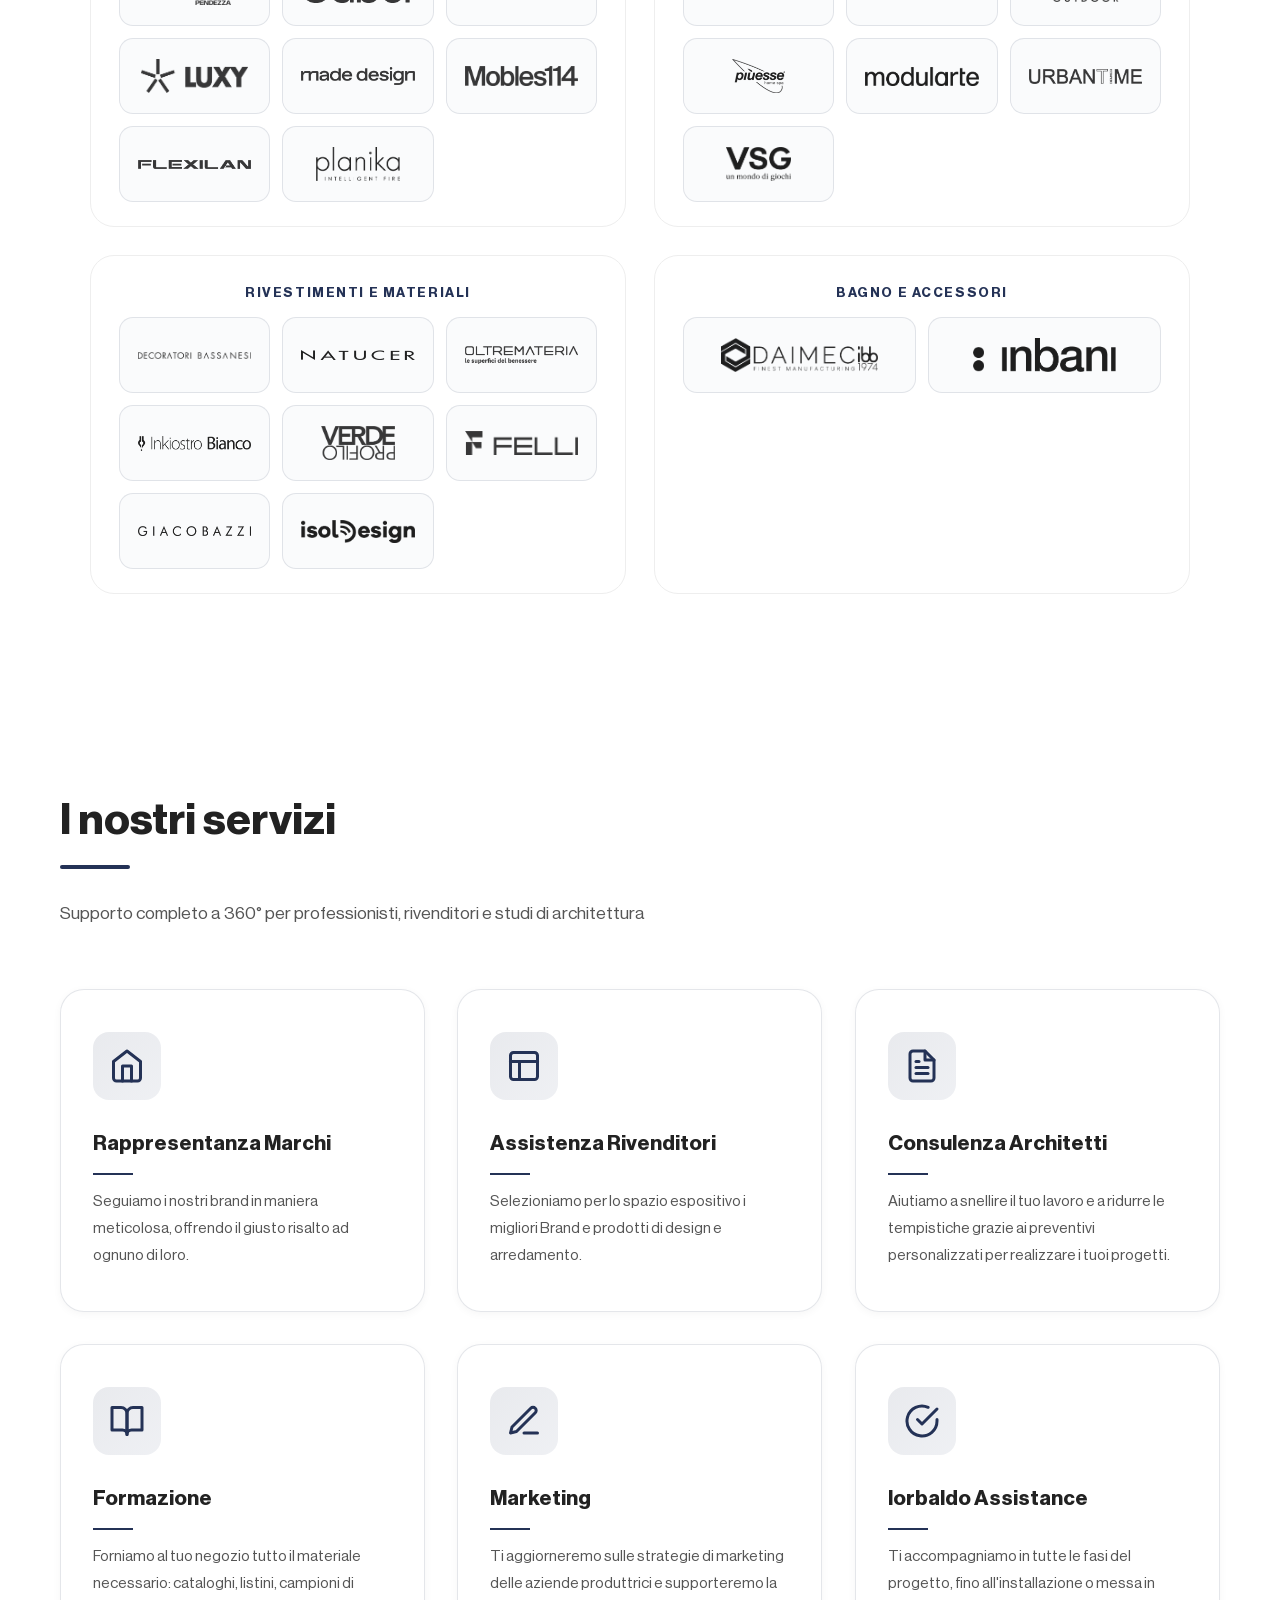
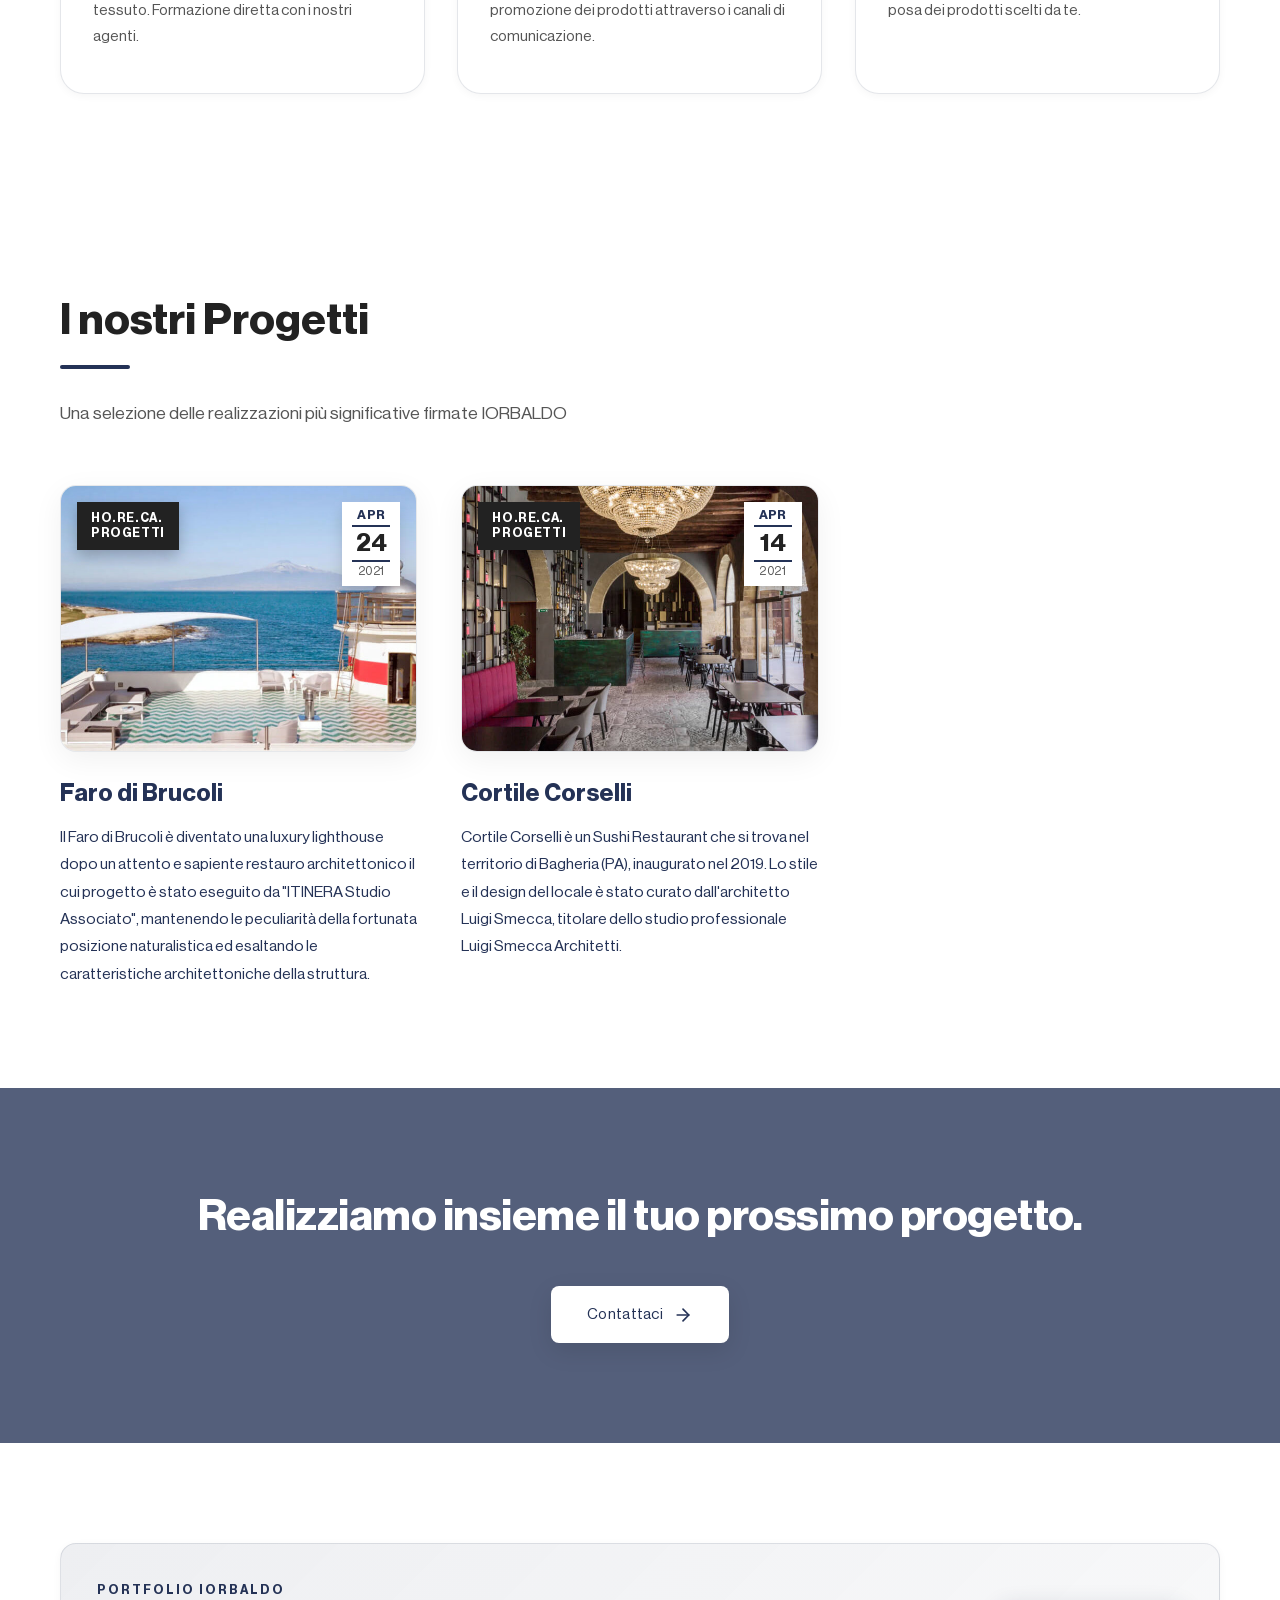
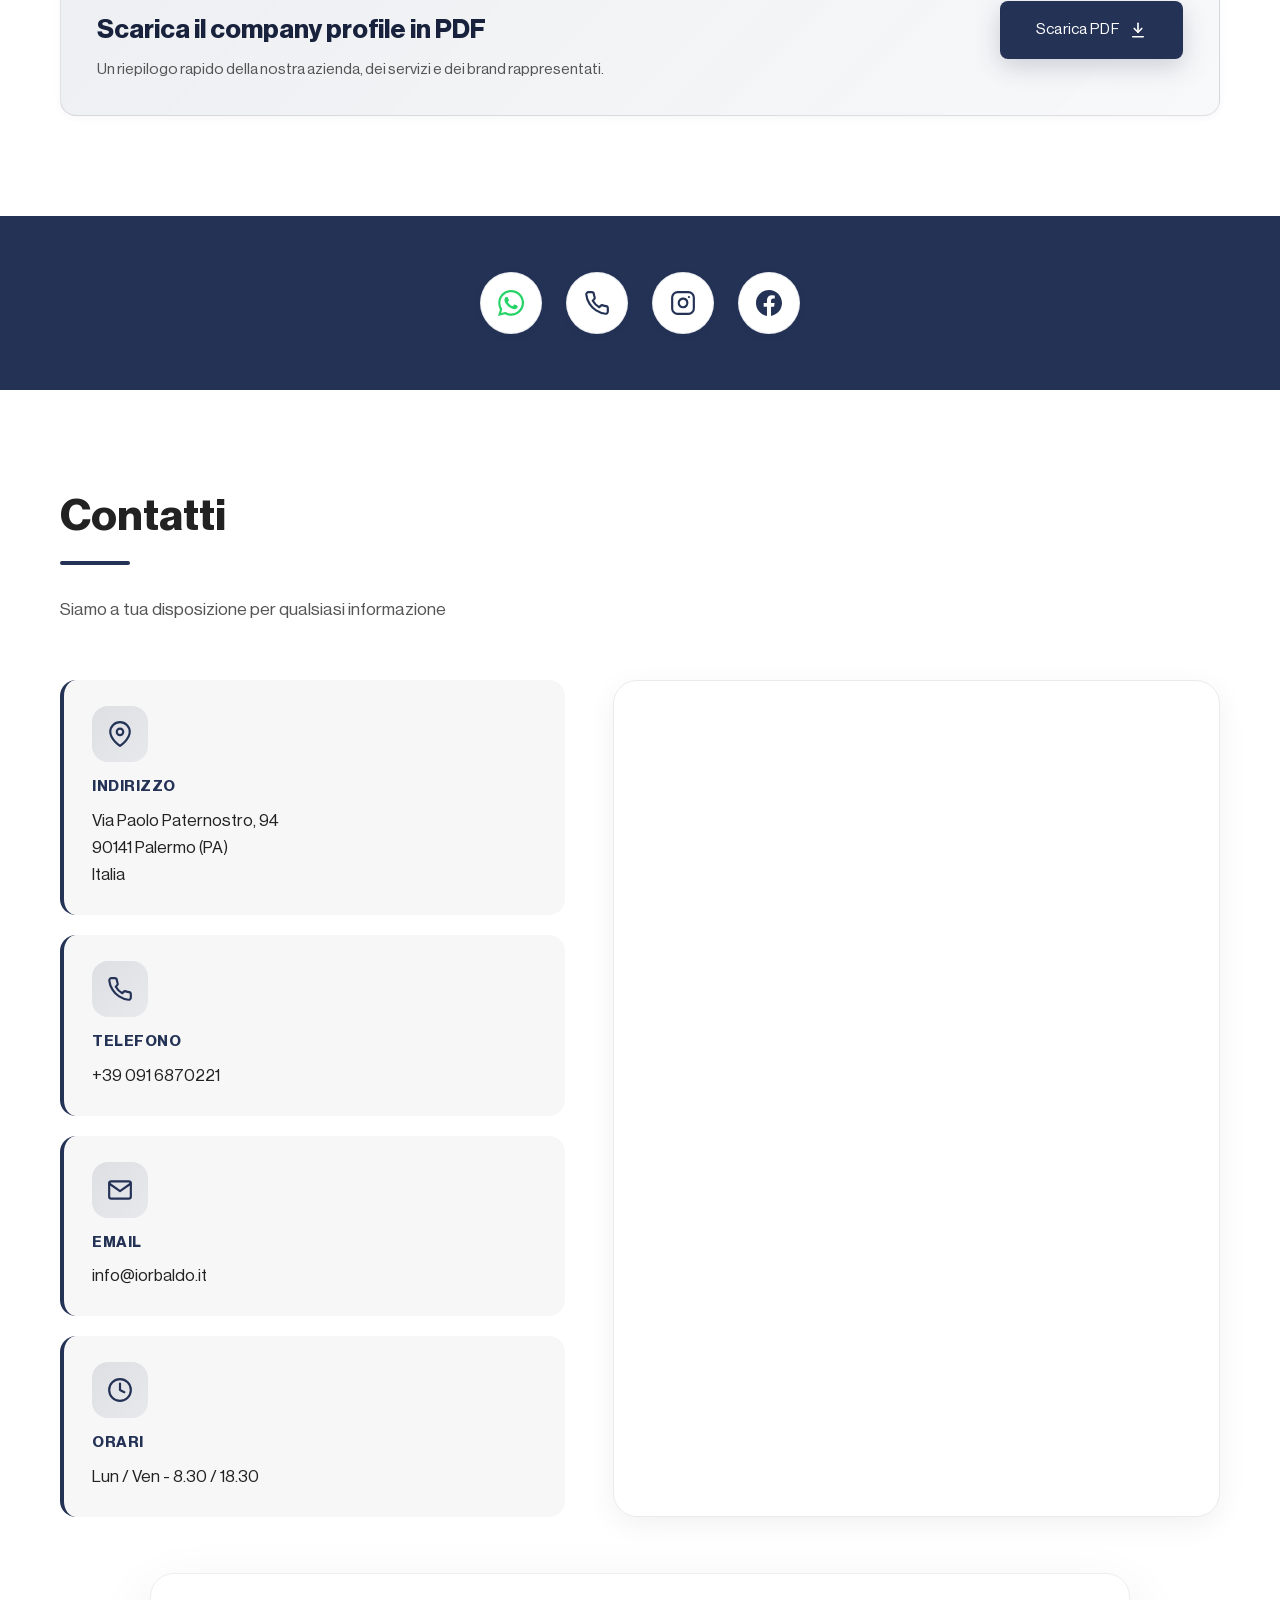
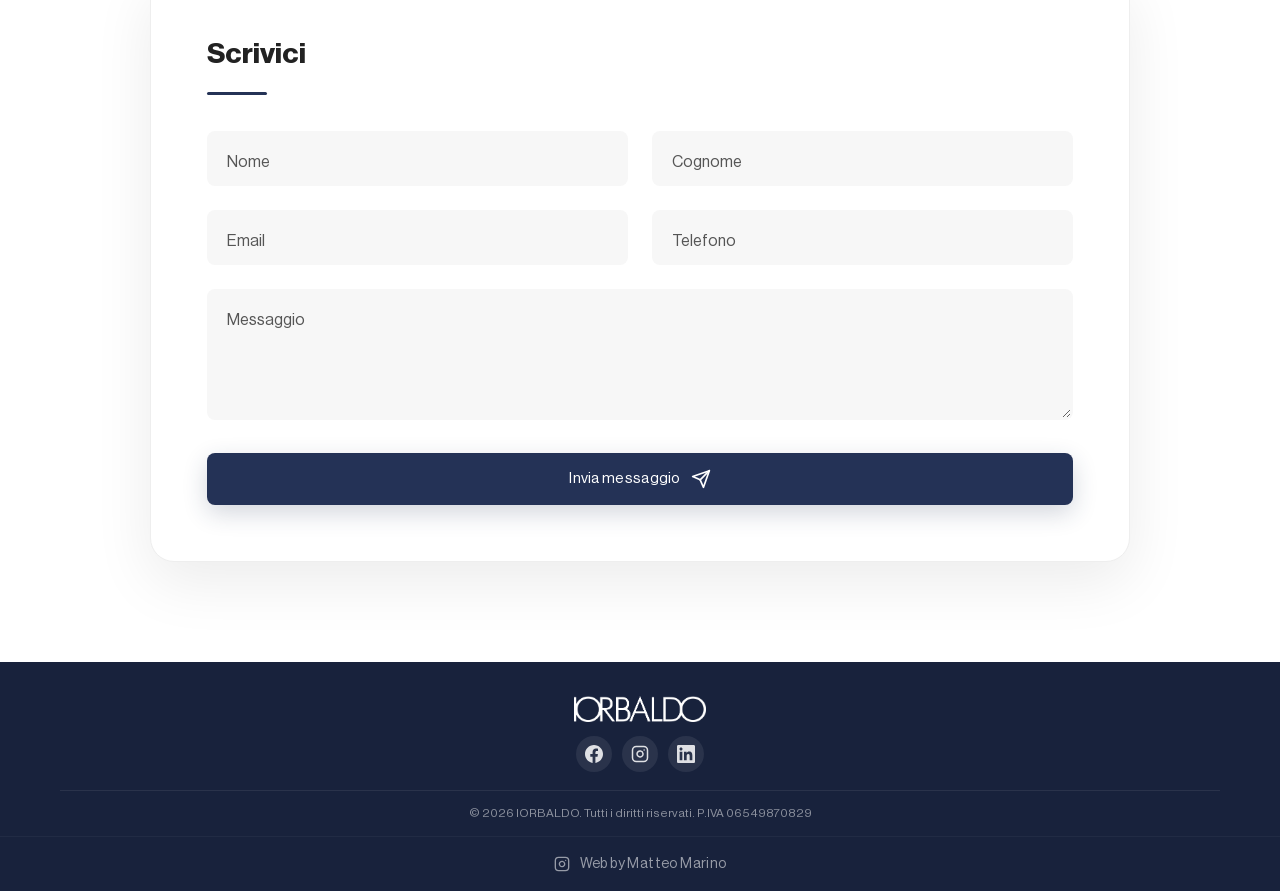
==== commit f81179a8: "1.2.1" ====
--- a/index.html
+++ b/index.html
@@ -6,26 +6,26 @@
         <!-- www.matteomarino.eu-->
     <meta charset="UTF-8">
     <meta name="viewport" content="width=device-width, initial-scale=1.0">
-    <title>IORBALDO 1934 | Agenzia di Rappresentanza Arredamento - Sicilia e Malta</title>
-    <meta name="description" content="IORBALDO 1934: Agenzia di rappresentanza nel settore dell'arredamento. Soluzioni Indoor, Outdoor, Contract e Ho.Re.Ca. Operiamo in Sicilia e Malta con oltre 100 brand premium.">
-    <meta name="keywords" content="arredamento Sicilia, rappresentanza arredamento, indoor furniture, outdoor furniture, contract furniture, horeca furniture, Malta arredamento, Iorbaldo 1934, design italiano, arredamento premium">
-    <meta name="author" content="IORBALDO 1934">
+    <title>IORBALDO | Agenzia di Rappresentanza Arredamento - Sicilia e Malta</title>
+    <meta name="description" content="IORBALDO: Agenzia di rappresentanza nel settore dell'arredamento. Soluzioni Indoor, Outdoor, Contract e Ho.Re.Ca. Operiamo in Sicilia e Malta con oltre 100 brand premium.">
+    <meta name="keywords" content="arredamento Sicilia, rappresentanza arredamento, indoor furniture, outdoor furniture, contract furniture, horeca furniture, Malta arredamento, Iorbaldo, design italiano, arredamento premium">
+    <meta name="author" content="IORBALDO">
     <meta name="robots" content="index, follow, max-image-preview:large, max-snippet:-1, max-video-preview:-1">
     <link rel="canonical" href="https://www.iorbaldo.it/">
     <link rel="alternate" hreflang="it-IT" href="https://www.iorbaldo.it/">
     
     <!-- Open Graph -->
-    <meta property="og:title" content="IORBALDO 1934 | Agenzia di Rappresentanza Arredamento">
+    <meta property="og:title" content="IORBALDO | Agenzia di Rappresentanza Arredamento">
     <meta property="og:description" content="Da oltre vent'anni affianchiamo aziende e professionisti offrendo soluzioni d'arredo Indoor, Outdoor, Contract e Ho.Re.Ca.">
     <meta property="og:type" content="website">
     <meta property="og:url" content="https://www.iorbaldo.it/">
-    <meta property="og:site_name" content="IORBALDO 1934">
+    <meta property="og:site_name" content="IORBALDO">
     <meta property="og:locale" content="it_IT">
     <meta property="og:image" content="https://www.iorbaldo.it/fotohero/BIZZOTTO.png">
-    <meta property="og:image:alt" content="IORBALDO 1934 - Agenzia di rappresentanza arredamento">
+    <meta property="og:image:alt" content="IORBALDO - Agenzia di rappresentanza arredamento">
 
     <meta name="twitter:card" content="summary_large_image">
-    <meta name="twitter:title" content="IORBALDO 1934 | Agenzia di Rappresentanza Arredamento">
+    <meta name="twitter:title" content="IORBALDO | Agenzia di Rappresentanza Arredamento">
     <meta name="twitter:description" content="Da oltre vent'anni affianchiamo aziende e professionisti offrendo soluzioni d'arredo Indoor, Outdoor, Contract e Ho.Re.Ca.">
     <meta name="twitter:image" content="https://www.iorbaldo.it/fotohero/BIZZOTTO.png">
     
@@ -42,7 +42,7 @@
         {
             "@context": "https://schema.org",
             "@type": "Organization",
-            "name": "IORBALDO 1934",
+            "name": "IORBALDO",
             "url": "https://www.iorbaldo.it/",
             "logo": "https://www.iorbaldo.it/Logo%20IORBALDO%20Bianco.png",
             "sameAs": [
@@ -133,7 +133,7 @@
                         <span class="title-underline"></span>
                     </h2>
                     <p>
-                        L'agenzia <strong>Iorbaldo 1934</strong> opera nel settore dell'arredamento con un'esperienza ventennale, grazie alla quale oggi è considerata un punto di riferimento nel panorama Siciliano e non solo, estendendo i propri confini anche nel territorio di Malta.
+                        L'agenzia <strong>Iorbaldo</strong> opera nel settore dell'arredamento con un'esperienza ventennale, grazie alla quale oggi è considerata un punto di riferimento nel panorama Siciliano e non solo, estendendo i propri confini anche nel territorio di Malta.
                     </p>
                     <p>
                         Abbiamo la possibilità di collaborare con numerosi brand di fama nazionale e internazionale, e siamo in grado di fornire prodotti per qualsiasi esigenza e desiderio:
@@ -146,7 +146,7 @@
                     </ul>
                 </div>
                 <div class="about-image reveal">
-                    <img src="chisiamo.png" alt="IORBALDO 1934">
+                    <img src="chisiamo.png" alt="IORBALDO">
                 </div>
             </div>
         </div>
@@ -436,7 +436,7 @@
                     <span class="title-underline center"></span>
                 </h2>
                 <p class="section-subtitle">
-                    Una selezione delle realizzazioni più significative firmate IORBALDO 1934
+                    Una selezione delle realizzazioni più significative firmate IORBALDO
                 </p>
             </div>
 
@@ -625,7 +625,7 @@
                             allowfullscreen=""
                             loading="lazy"
                             referrerpolicy="no-referrer-when-downgrade"
-                            title="Mappa Iorbaldo 1934 - Palermo">
+                            title="Mappa Iorbaldo - Palermo">
                         </iframe>
                     </div>
                 </div>
@@ -702,7 +702,7 @@
                 </div>
             </div>
             <div class="footer-bottom">
-                <p>&copy; 2026 IORBALDO 1934. Tutti i diritti riservati. P.IVA 06549870829</p>
+                <p>&copy; 2026 IORBALDO. Tutti i diritti riservati. P.IVA 06549870829</p>
             </div>
         </div>
     </footer>
--- a/style.css
+++ b/style.css
@@ -1,5 +1,5 @@
 /* =========================================
-   IORBALDO 1934 - PREMIUM FURNITURE AGENCY
+   IORBALDO - PREMIUM FURNITURE AGENCY
    ========================================= */
 
 @font-face {
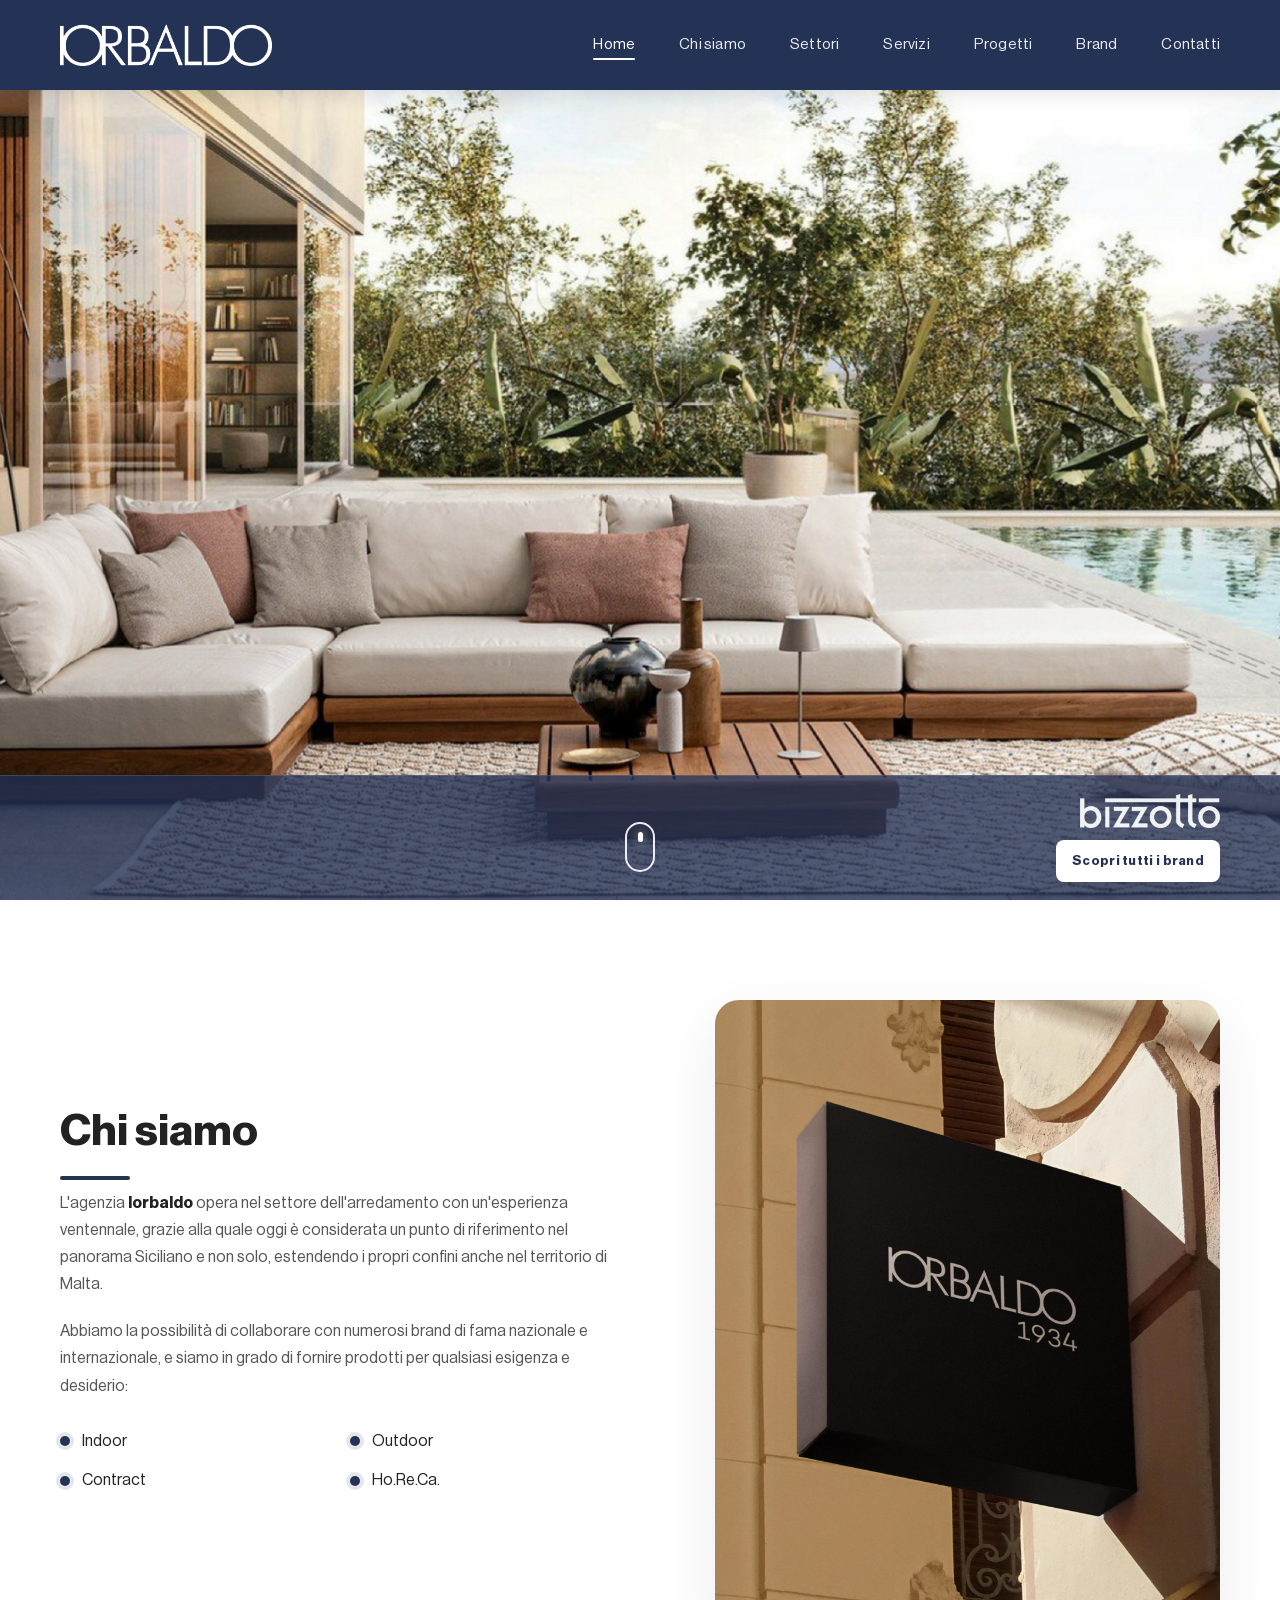
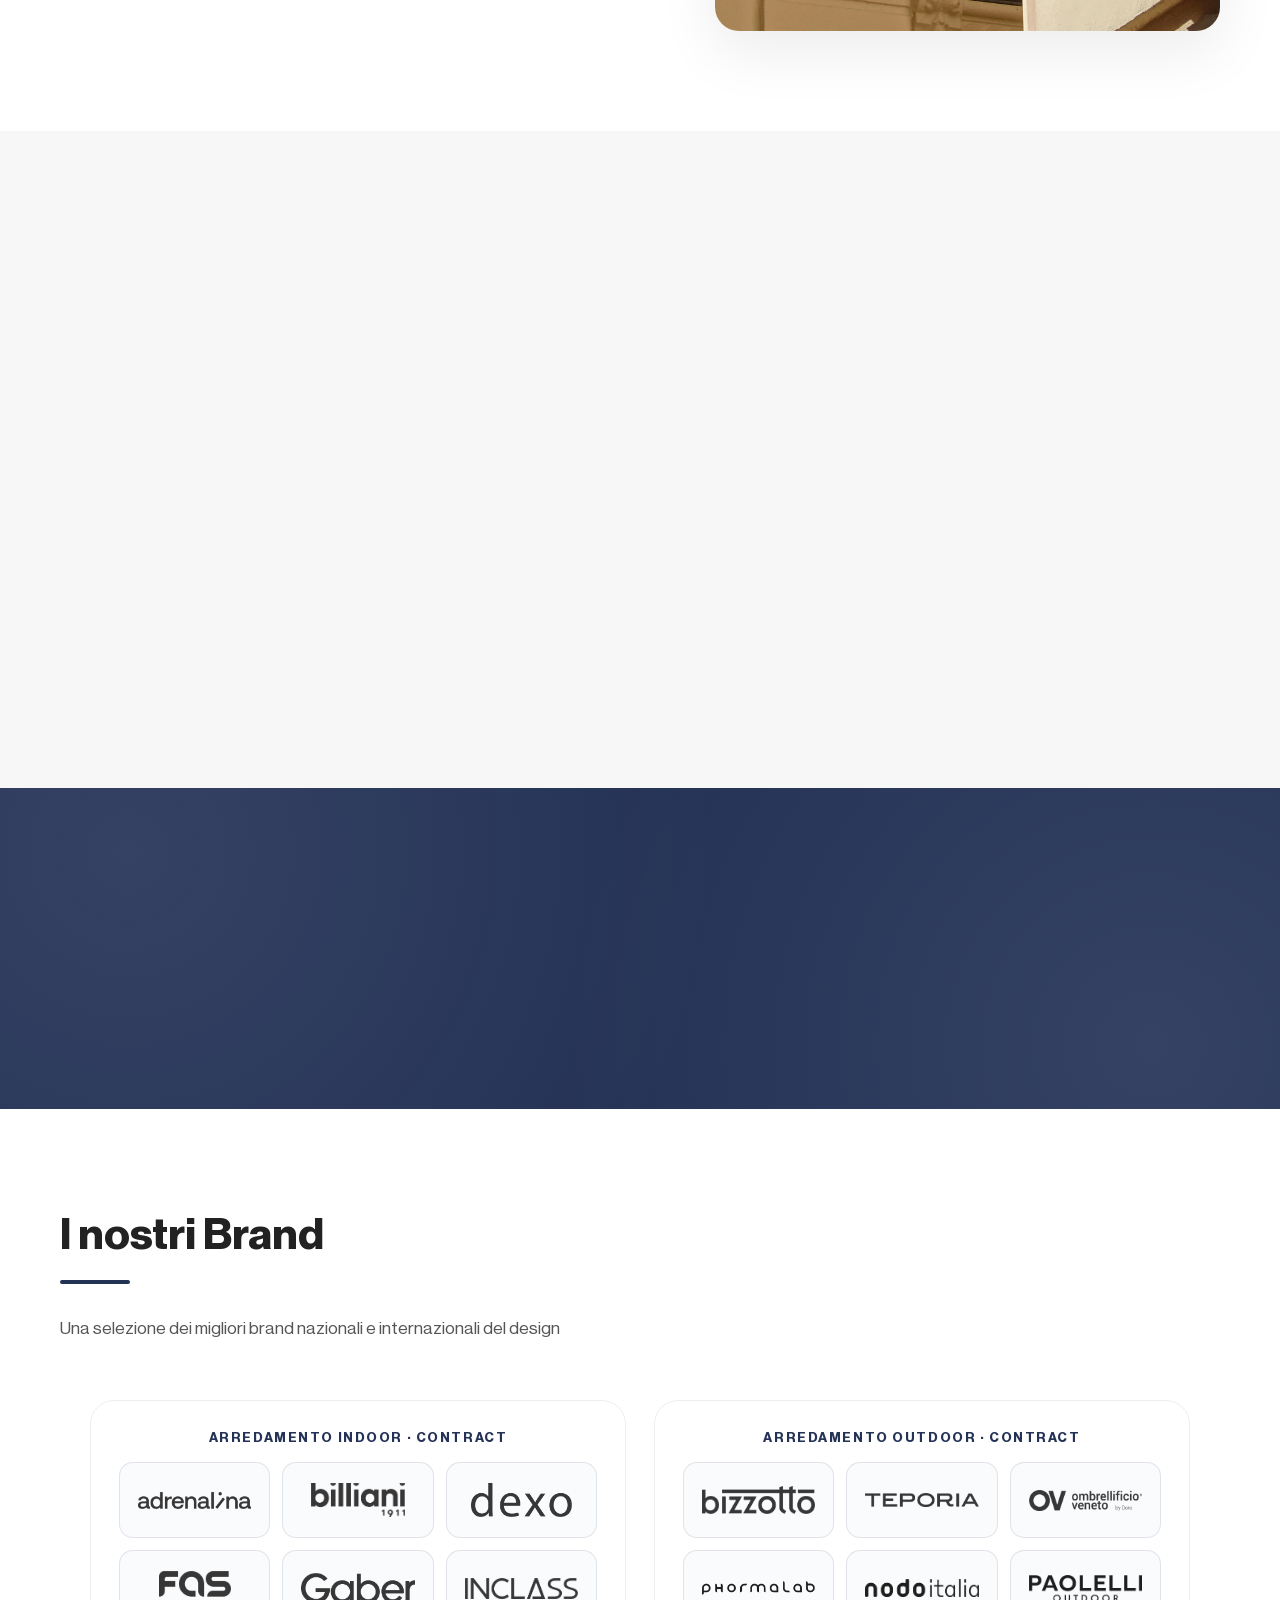
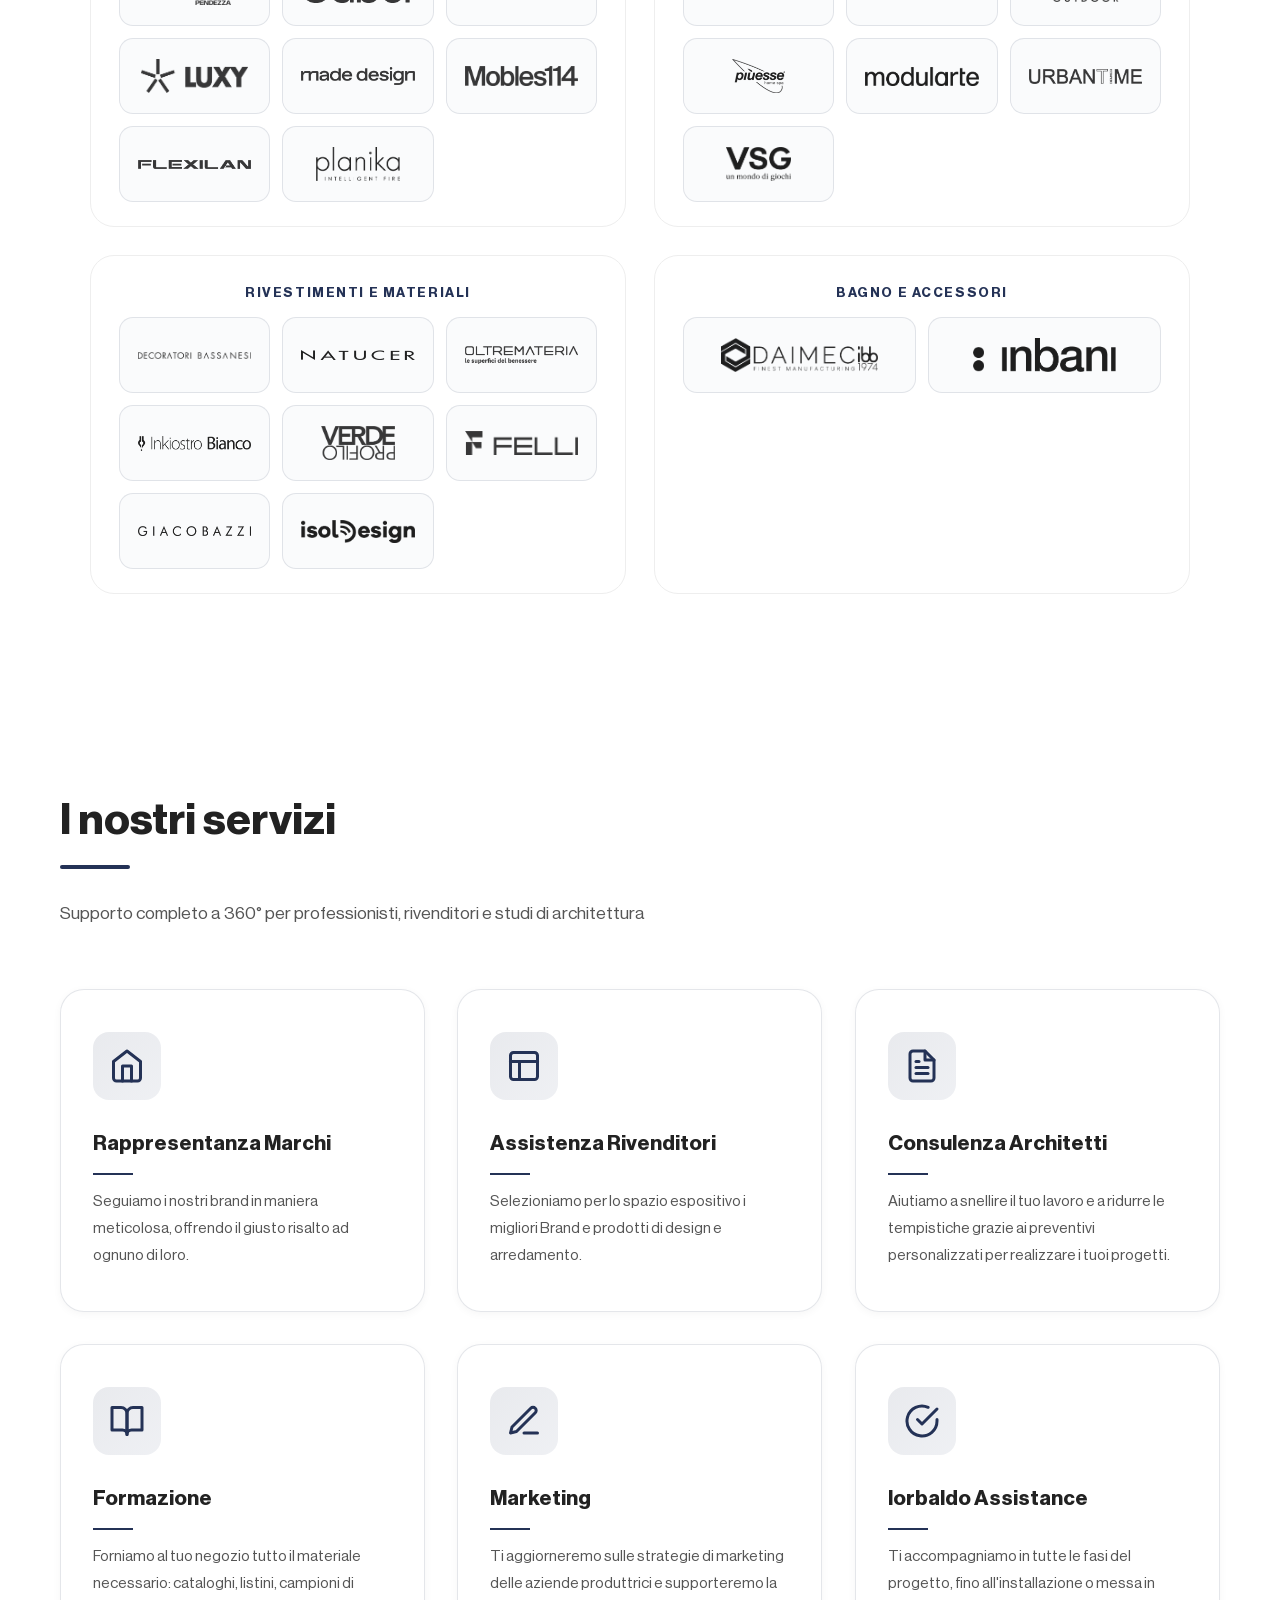
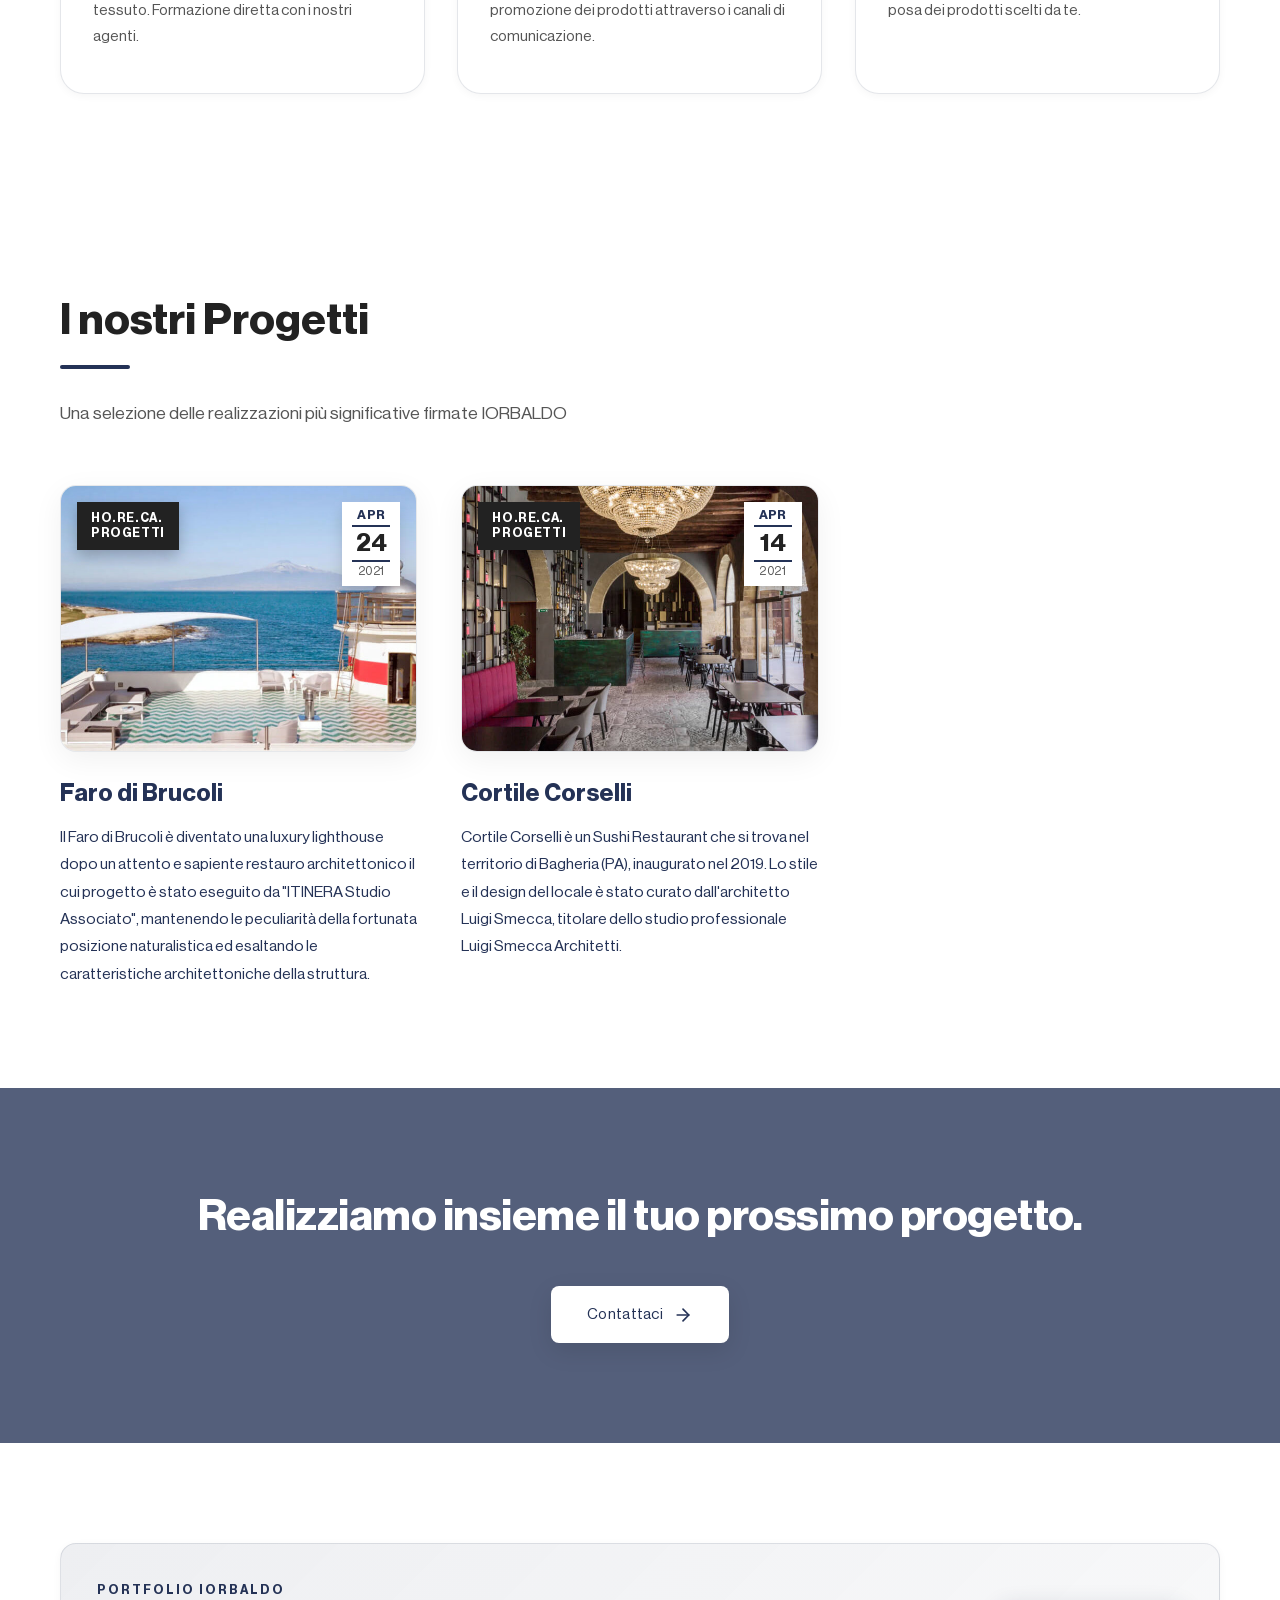
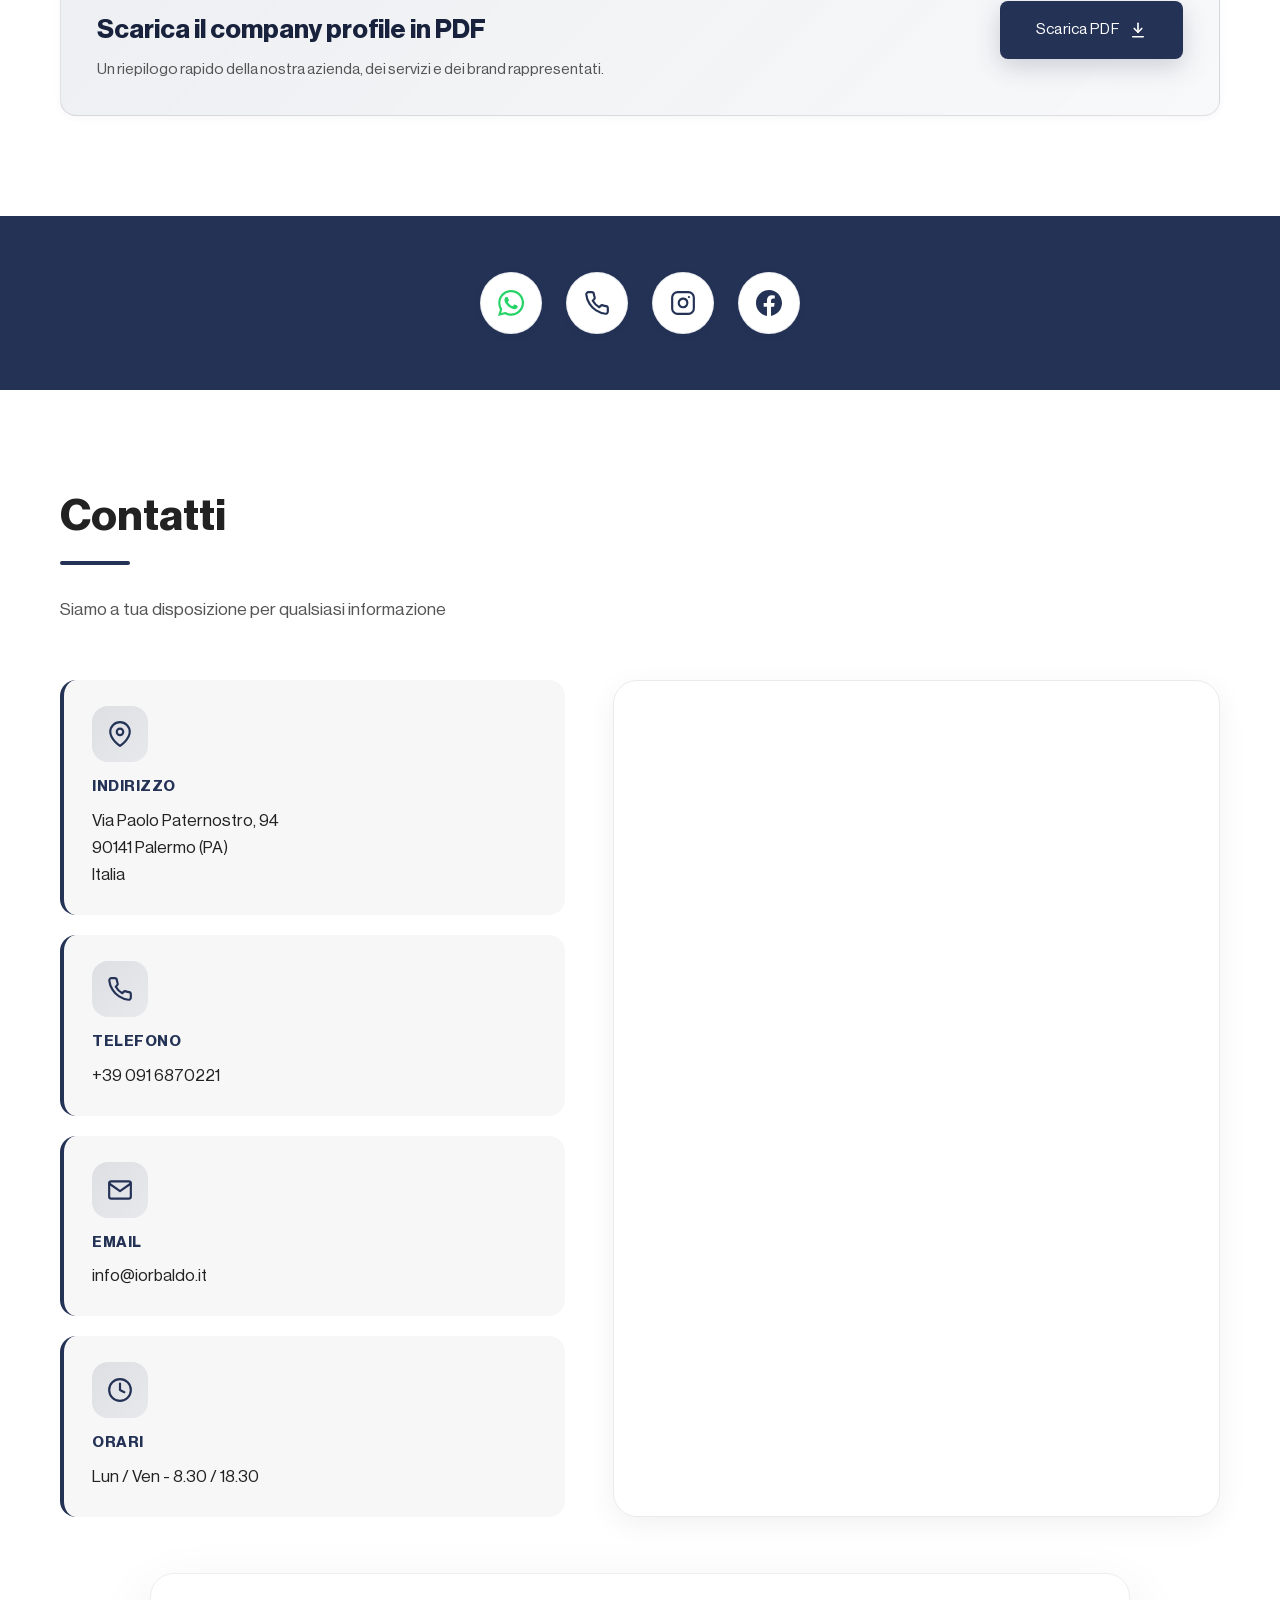
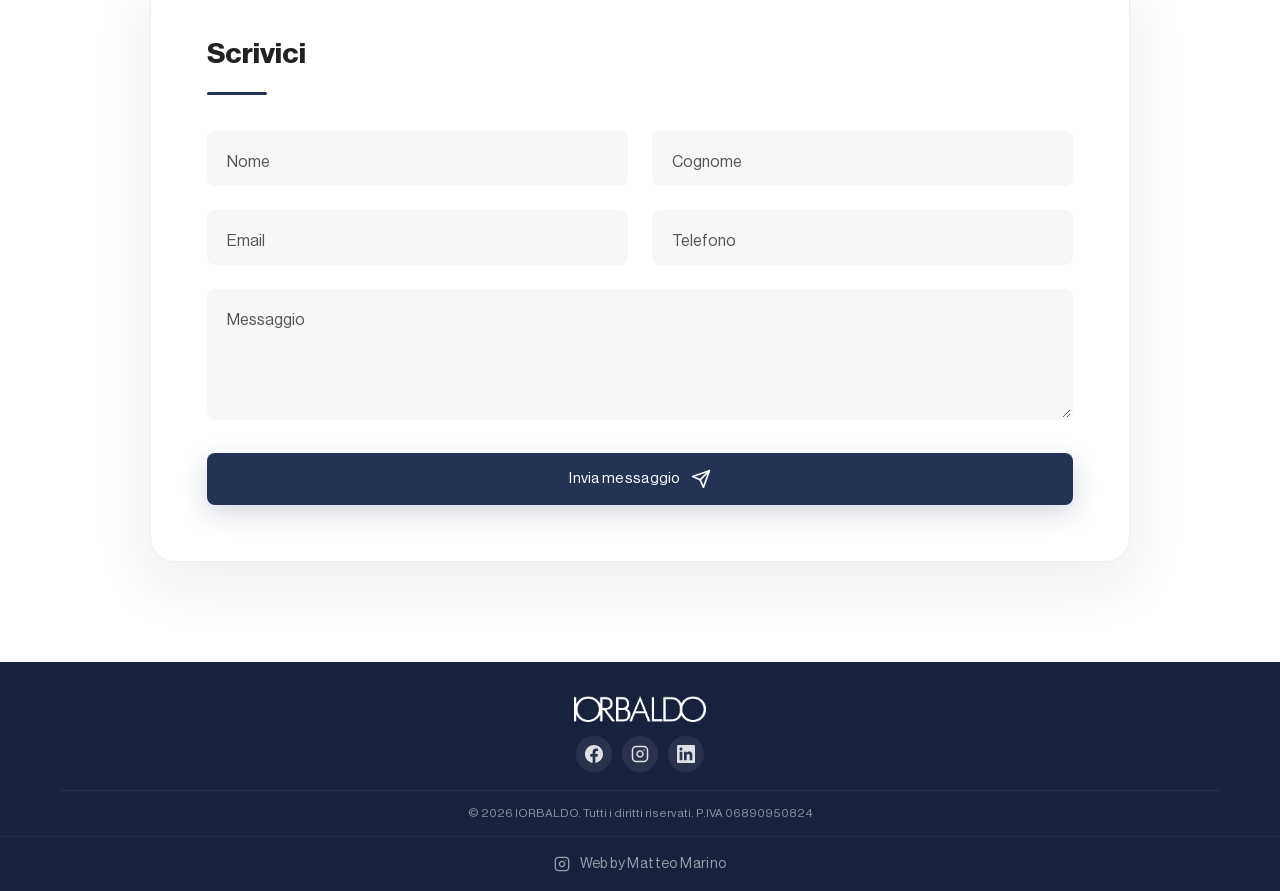
==== commit 74f970a7: "1.2.3" ====
--- a/index.html
+++ b/index.html
@@ -7,7 +7,7 @@
     <meta charset="UTF-8">
     <meta name="viewport" content="width=device-width, initial-scale=1.0">
     <title>IORBALDO | Agenzia di Rappresentanza Arredamento - Sicilia e Malta</title>
-    <meta name="description" content="IORBALDO: Agenzia di rappresentanza nel settore dell'arredamento. Soluzioni Indoor, Outdoor, Contract e Ho.Re.Ca. Operiamo in Sicilia e Malta con oltre 100 brand premium.">
+    <meta name="description" content="IORBALDO: Agenzia di rappresentanza nel settore dell'arredamento. Soluzioni Indoor, Outdoor, Contract e Ho.Re.Ca. Operiamo in Sicilia e Malta con 36 brand premium.">
     <meta name="keywords" content="arredamento Sicilia, rappresentanza arredamento, indoor furniture, outdoor furniture, contract furniture, horeca furniture, Malta arredamento, Iorbaldo, design italiano, arredamento premium">
     <meta name="author" content="IORBALDO">
     <meta name="robots" content="index, follow, max-image-preview:large, max-snippet:-1, max-video-preview:-1">
@@ -239,8 +239,7 @@
                     <p class="number-label">Anni di esperienza</p>
                 </div>
                 <div class="number-item reveal">
-                    <div class="number-counter" data-target="100">0</div>
-                    <span class="number-plus">+</span>
+                    <div class="number-counter" data-target="36">0</div>
                     <p class="number-label">Brand rappresentati</p>
                 </div>
                 <div class="number-item reveal">
@@ -273,55 +272,55 @@
                 <div class="brands-group reveal">
                     <h3 class="brands-group-title">Arredamento Indoor · Contract</h3>
                     <div class="brands-logos" aria-label="Brand arredamento indoor">
-                        <div class="brand-logo"><img src="Brand/adrenalinalogo.png" alt="Adrenalina" loading="lazy"></div>
-                        <div class="brand-logo"><img src="Brand/billianilogo.png" alt="Billiani" loading="lazy"></div>
-                        <div class="brand-logo"><img src="Brand/dexologo.png" alt="Dexo" loading="lazy"></div>
-                        <div class="brand-logo"><img src="Brand/faslogo.png" alt="FAS Pendezza" loading="lazy"></div>
-                        <div class="brand-logo"><img src="Brand/gaberlogo.png" alt="Gaber" loading="lazy"></div>
-                        <div class="brand-logo"><img src="Brand/inclasslogo.png" alt="Inclass" loading="lazy"></div>
-                        <div class="brand-logo"><img src="Brand/luxilogo.png" alt="Luxy" loading="lazy"></div>
-                        <div class="brand-logo"><img src="Brand/madedesignlogo.png" alt="Made Design" loading="lazy"></div>
-                        <div class="brand-logo"><img src="Brand/mobles114logo.png" alt="Mobles 114" loading="lazy"></div>
-                        <div class="brand-logo"><img src="Brand/flexilanlogo.png" alt="Flexilan" loading="lazy"></div>
-                        <div class="brand-logo"><img src="Brand/planikalogo.png" alt="Planika" loading="lazy"></div>
+                        <div class="brand-logo"><a href="https://www.adrenalina.it" target="_blank" rel="noopener noreferrer"><img src="Brand/adrenalinalogo.png" alt="Adrenalina" loading="lazy"></a></div>
+                        <div class="brand-logo"><a href="https://www.billiani.it" target="_blank" rel="noopener noreferrer"><img src="Brand/billianilogo.png" alt="Billiani" loading="lazy"></a></div>
+                        <div class="brand-logo"><a href="https://www.dexo.it" target="_blank" rel="noopener noreferrer"><img src="Brand/dexologo.png" alt="Dexo" loading="lazy"></a></div>
+                        <div class="brand-logo"><a href="https://www.faspendezza.it" target="_blank" rel="noopener noreferrer"><img src="Brand/faslogo.png" alt="FAS Pendezza" loading="lazy"></a></div>
+                        <div class="brand-logo"><a href="https://www.gaber.it" target="_blank" rel="noopener noreferrer"><img src="Brand/gaberlogo.png" alt="Gaber" loading="lazy"></a></div>
+                        <div class="brand-logo"><a href="https://www.inclass.es" target="_blank" rel="noopener noreferrer"><img src="Brand/inclasslogo.png" alt="Inclass" loading="lazy"></a></div>
+                        <div class="brand-logo"><a href="https://www.luxy.com" target="_blank" rel="noopener noreferrer"><img src="Brand/luxilogo.png" alt="Luxy" loading="lazy"></a></div>
+                        <div class="brand-logo"><a href="https://www.madedesign.es" target="_blank" rel="noopener noreferrer"><img src="Brand/madedesignlogo.png" alt="Made Design" loading="lazy"></a></div>
+                        <div class="brand-logo"><a href="https://www.mobles114.com" target="_blank" rel="noopener noreferrer"><img src="Brand/mobles114logo.png" alt="Mobles 114" loading="lazy"></a></div>
+                        <div class="brand-logo"><a href="https://www.materassiflexilan.com" target="_blank" rel="noopener noreferrer"><img src="Brand/flexilanlogo.png" alt="Flexilan" loading="lazy"></a></div>
+                        <div class="brand-logo"><a href="https://www.planikafires.com" target="_blank" rel="noopener noreferrer"><img src="Brand/planikalogo.png" alt="Planika" loading="lazy"></a></div>
                     </div>
                 </div>
 
                 <div class="brands-group reveal">
                     <h3 class="brands-group-title">Arredamento Outdoor · Contract</h3>
                     <div class="brands-logos" aria-label="Brand arredamento outdoor">
-                        <div class="brand-logo"><img src="Brand/bizzottologo.png" alt="Bizzotto" loading="lazy"></div>
-                        <div class="brand-logo"><img src="Brand/teporialogo.png" alt="Teporia" loading="lazy"></div>
-                        <div class="brand-logo"><img src="Brand/ovlogo.png" alt="Ombrellificio Veneto" loading="lazy"></div>
-                        <div class="brand-logo"><img src="Brand/phormalablogo.png" alt="Phormalab" loading="lazy"></div>
-                        <div class="brand-logo"><img src="Brand/nodoitalialogo.png" alt="Nodo Italia" loading="lazy"></div>
-                        <div class="brand-logo"><img src="Brand/paolellilogo.png" alt="Paolelli Outdoor" loading="lazy"></div>
-                        <div class="brand-logo"><img src="Brand/piesselogo.png" alt="PiùESSE" loading="lazy"></div>
-                        <div class="brand-logo"><img src="Brand/modulartelogo.png" alt="Modularte" loading="lazy"></div>
-                        <div class="brand-logo"><img src="Brand/urbantimelogo.png" alt="Urban Time" loading="lazy"></div>
-                        <div class="brand-logo"><img src="Brand/svglogo.png" alt="VSG" loading="lazy"></div>
+                        <div class="brand-logo"><a href="https://www.bizzotto.com" target="_blank" rel="noopener noreferrer"><img src="Brand/bizzottologo.png" alt="Bizzotto" loading="lazy"></a></div>
+                        <div class="brand-logo"><a href="https://www.teporia.com" target="_blank" rel="noopener noreferrer"><img src="Brand/teporialogo.png" alt="Teporia" loading="lazy"></a></div>
+                        <div class="brand-logo"><a href="https://www.ombrellificioveneto.it" target="_blank" rel="noopener noreferrer"><img src="Brand/ovlogo.png" alt="Ombrellificio Veneto" loading="lazy"></a></div>
+                        <div class="brand-logo"><a href="https://www.phormalab.it" target="_blank" rel="noopener noreferrer"><img src="Brand/phormalablogo.png" alt="Phormalab" loading="lazy"></a></div>
+                        <div class="brand-logo"><a href="https://www.nodoitalia.com" target="_blank" rel="noopener noreferrer"><img src="Brand/nodoitalialogo.png" alt="Nodo Italia" loading="lazy"></a></div>
+                        <div class="brand-logo"><a href="https://www.paolellioutdoor.it" target="_blank" rel="noopener noreferrer"><img src="Brand/paolellilogo.png" alt="Paolelli Outdoor" loading="lazy"></a></div>
+                        <div class="brand-logo"><a href="https://www.piuesse.it" target="_blank" rel="noopener noreferrer"><img src="Brand/piesselogo.png" alt="PiùESSE" loading="lazy"></a></div>
+                        <div class="brand-logo"><a href="https://www.modularte.it" target="_blank" rel="noopener noreferrer"><img src="Brand/modulartelogo.png" alt="Modularte" loading="lazy"></a></div>
+                        <div class="brand-logo"><a href="https://www.urbantime.it" target="_blank" rel="noopener noreferrer"><img src="Brand/urbantimelogo.png" alt="Urban Time" loading="lazy"></a></div>
+                        <div class="brand-logo"><a href="https://www.vsgitalia.it" target="_blank" rel="noopener noreferrer"><img src="Brand/svglogo.png" alt="VSG" loading="lazy"></a></div>
                     </div>
                 </div>
 
                 <div class="brands-group reveal">
                     <h3 class="brands-group-title">Rivestimenti e Materiali</h3>
                     <div class="brands-logos" aria-label="Brand rivestimenti e materiali">
-                        <div class="brand-logo"><img src="Brand/decoratoribassanesilogo.png" alt="Decoratori Bassanesi" loading="lazy"></div>
-                        <div class="brand-logo"><img src="Brand/natucerlogo.png" alt="Natucer" loading="lazy"></div>
-                        <div class="brand-logo"><img src="Brand/oltrematerialogo.png" alt="Oltremateria" loading="lazy"></div>
-                        <div class="brand-logo"><img src="Brand/inkiostrologo.png" alt="Inkiostro Bianco" loading="lazy"></div>
-                        <div class="brand-logo"><img src="Brand/verdeprofilologo.png" alt="Verde Profilo" loading="lazy"></div>
-                        <div class="brand-logo"><img src="Brand/fellilogo.png" alt="Felli" loading="lazy"></div>
-                        <div class="brand-logo"><img src="Brand/giacobazzilogo.png" alt="Giacobazzi" loading="lazy"></div>
-                        <div class="brand-logo"><img src="Brand/isoldesignlogo.png" alt="Isoldesign" loading="lazy"></div>
+                        <div class="brand-logo"><a href="https://www.decoratoribassanesi.it" target="_blank" rel="noopener noreferrer"><img src="Brand/decoratoribassanesilogo.png" alt="Decoratori Bassanesi" loading="lazy"></a></div>
+                        <div class="brand-logo"><a href="https://www.natucer.es" target="_blank" rel="noopener noreferrer"><img src="Brand/natucerlogo.png" alt="Natucer" loading="lazy"></a></div>
+                        <div class="brand-logo"><a href="https://www.oltremateria.it" target="_blank" rel="noopener noreferrer"><img src="Brand/oltrematerialogo.png" alt="Oltremateria" loading="lazy"></a></div>
+                        <div class="brand-logo"><a href="https://www.inkiostrobianco.com" target="_blank" rel="noopener noreferrer"><img src="Brand/inkiostrologo.png" alt="Inkiostro Bianco" loading="lazy"></a></div>
+                        <div class="brand-logo"><a href="https://www.verdeprofilo.it" target="_blank" rel="noopener noreferrer"><img src="Brand/verdeprofilologo.png" alt="Verde Profilo" loading="lazy"></a></div>
+                        <div class="brand-logo"><a href="https://www.felli.it" target="_blank" rel="noopener noreferrer"><img src="Brand/fellilogo.png" alt="Felli" loading="lazy"></a></div>
+                        <div class="brand-logo"><a href="https://www.giacobazzilegno.com" target="_blank" rel="noopener noreferrer"><img src="Brand/giacobazzilogo.png" alt="Giacobazzi" loading="lazy"></a></div>
+                        <div class="brand-logo"><a href="https://www.isoldesign.it" target="_blank" rel="noopener noreferrer"><img src="Brand/isoldesignlogo.png" alt="Isoldesign" loading="lazy"></a></div>
                     </div>
                 </div>
 
                 <div class="brands-group reveal">
                     <h3 class="brands-group-title">Bagno e Accessori</h3>
                     <div class="brands-logos" aria-label="Brand bagno e accessori">
-                        <div class="brand-logo"><img src="Brand/daimecibblogo.png" alt="IBB1974 Daimec" loading="lazy"></div>
-                        <div class="brand-logo"><img src="Brand/inbanilogo.png" alt="Inbani" loading="lazy"></div>
+                        <div class="brand-logo"><a href="https://www.daimec.it" target="_blank" rel="noopener noreferrer"><img src="Brand/daimecibblogo.png" alt="IBB1974 Daimec" loading="lazy"></a></div>
+                        <div class="brand-logo"><a href="https://www.inbani.com" target="_blank" rel="noopener noreferrer"><img src="Brand/inbanilogo.png" alt="Inbani" loading="lazy"></a></div>
                     </div>
                 </div>
             </div>
@@ -702,7 +701,7 @@
                 </div>
             </div>
             <div class="footer-bottom">
-                <p>&copy; 2026 IORBALDO. Tutti i diritti riservati. P.IVA 06549870829</p>
+                <p>&copy; 2026 IORBALDO. Tutti i diritti riservati. P.IVA 06890950824</p>
             </div>
         </div>
     </footer>
--- a/style.css
+++ b/style.css
@@ -1504,6 +1504,16 @@
     min-height: 76px;
 }
 
+.brand-logo a {
+    display: flex;
+    align-items: center;
+    justify-content: center;
+    width: 100%;
+    height: 100%;
+    text-decoration: none;
+    outline: none;
+}
+
 .brand-logo img {
     width: auto;
     max-width: 100%;
